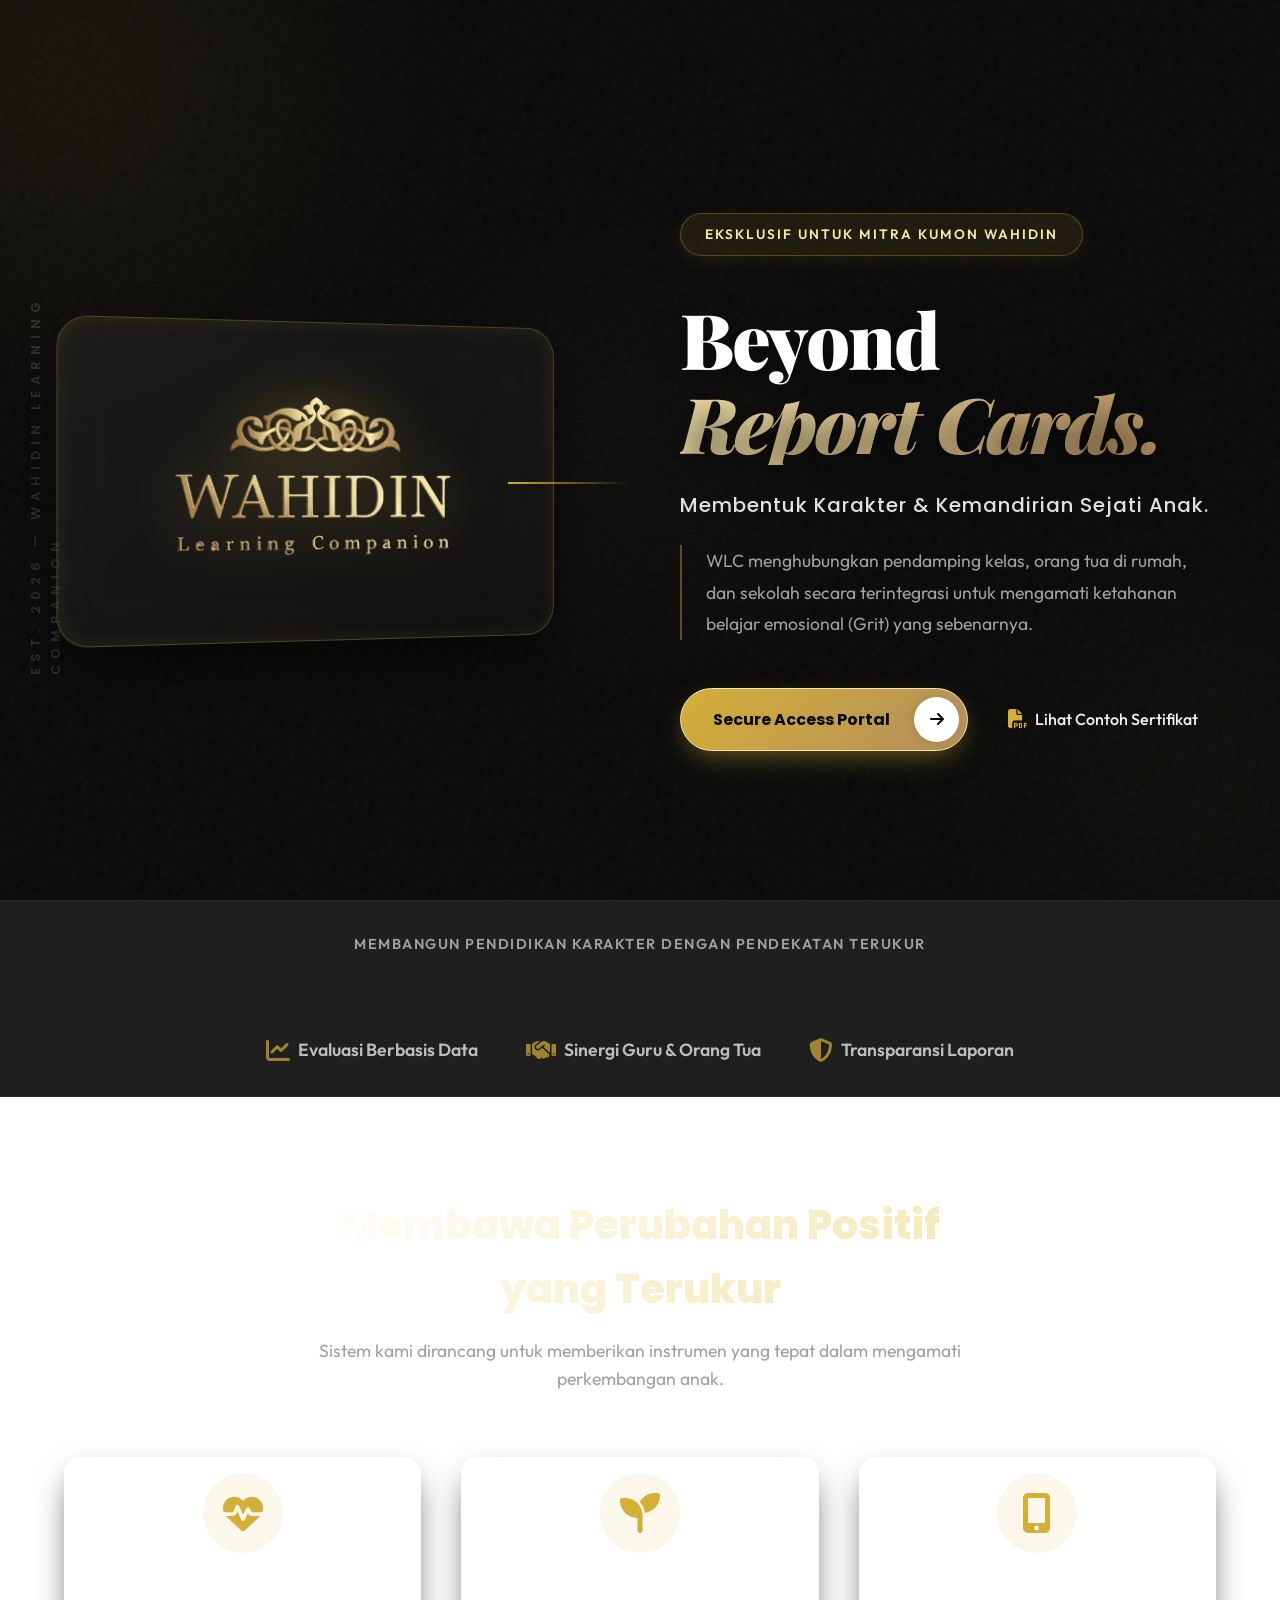
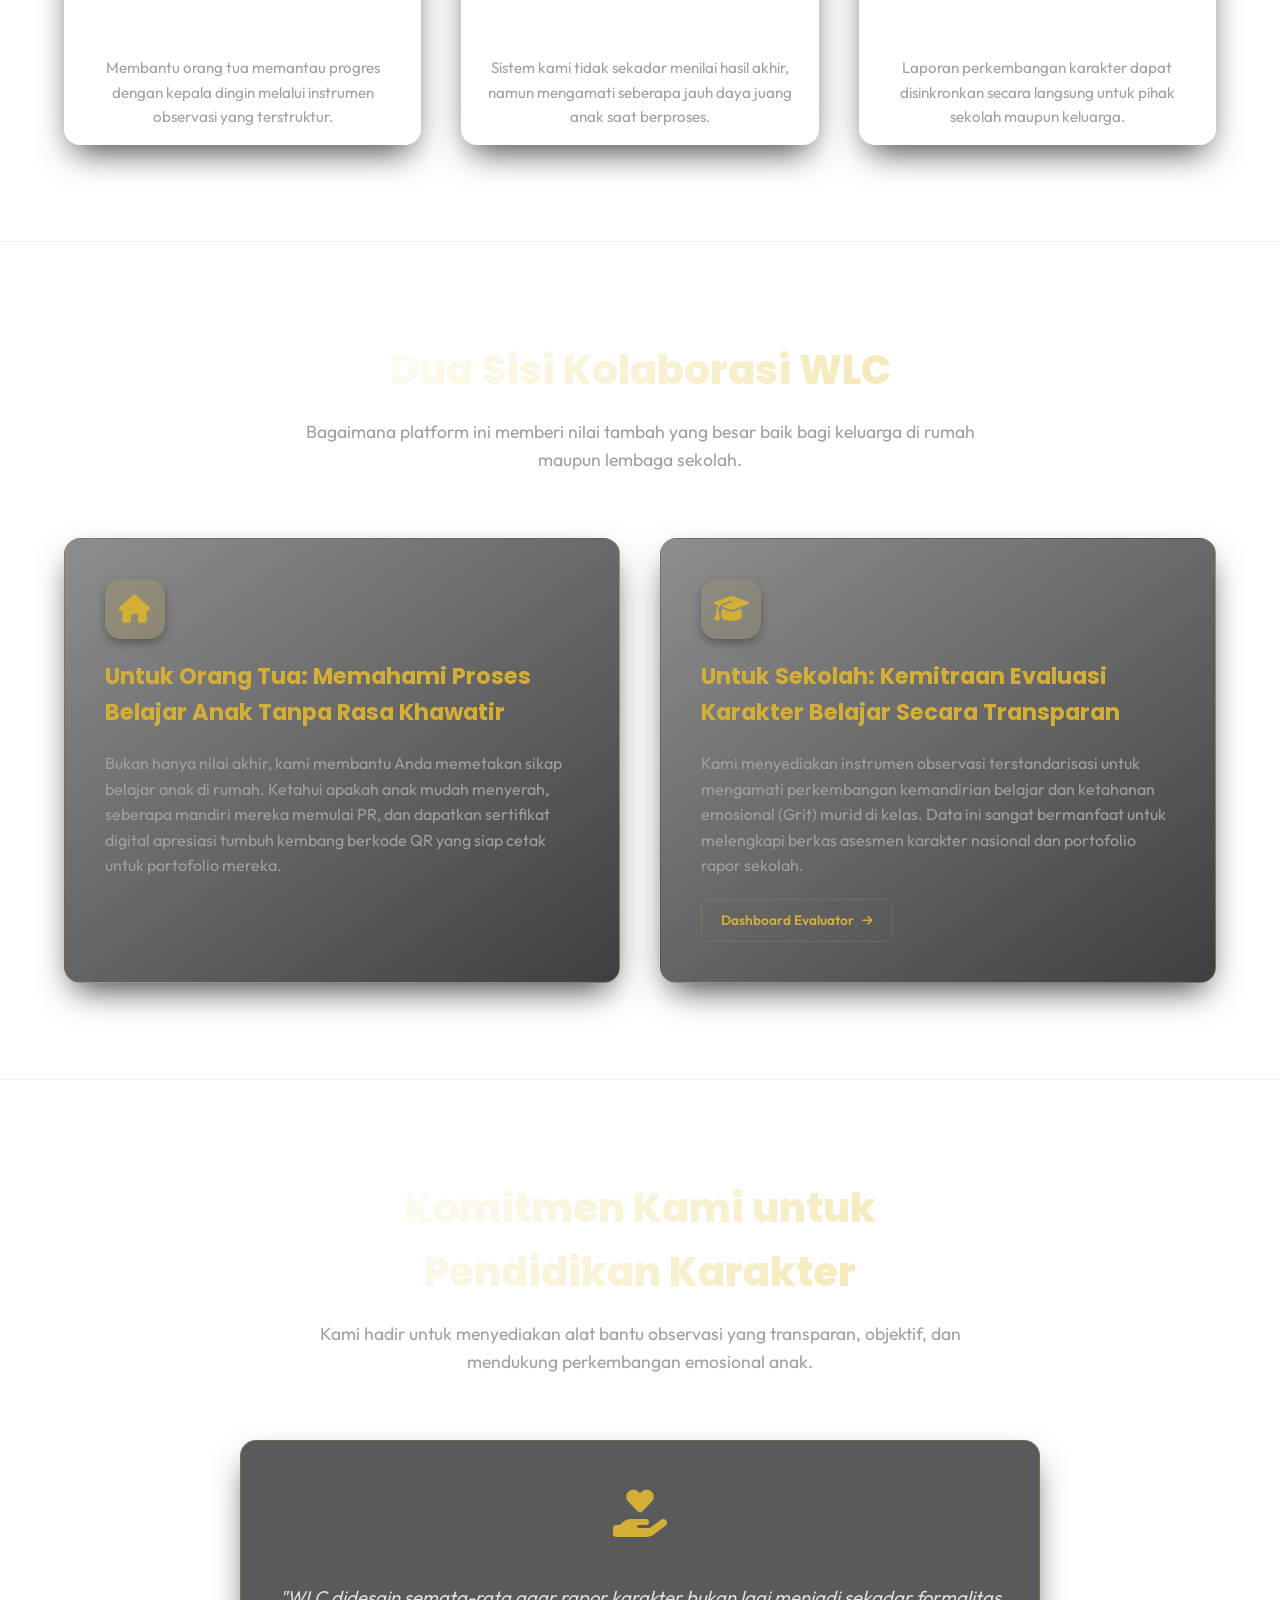
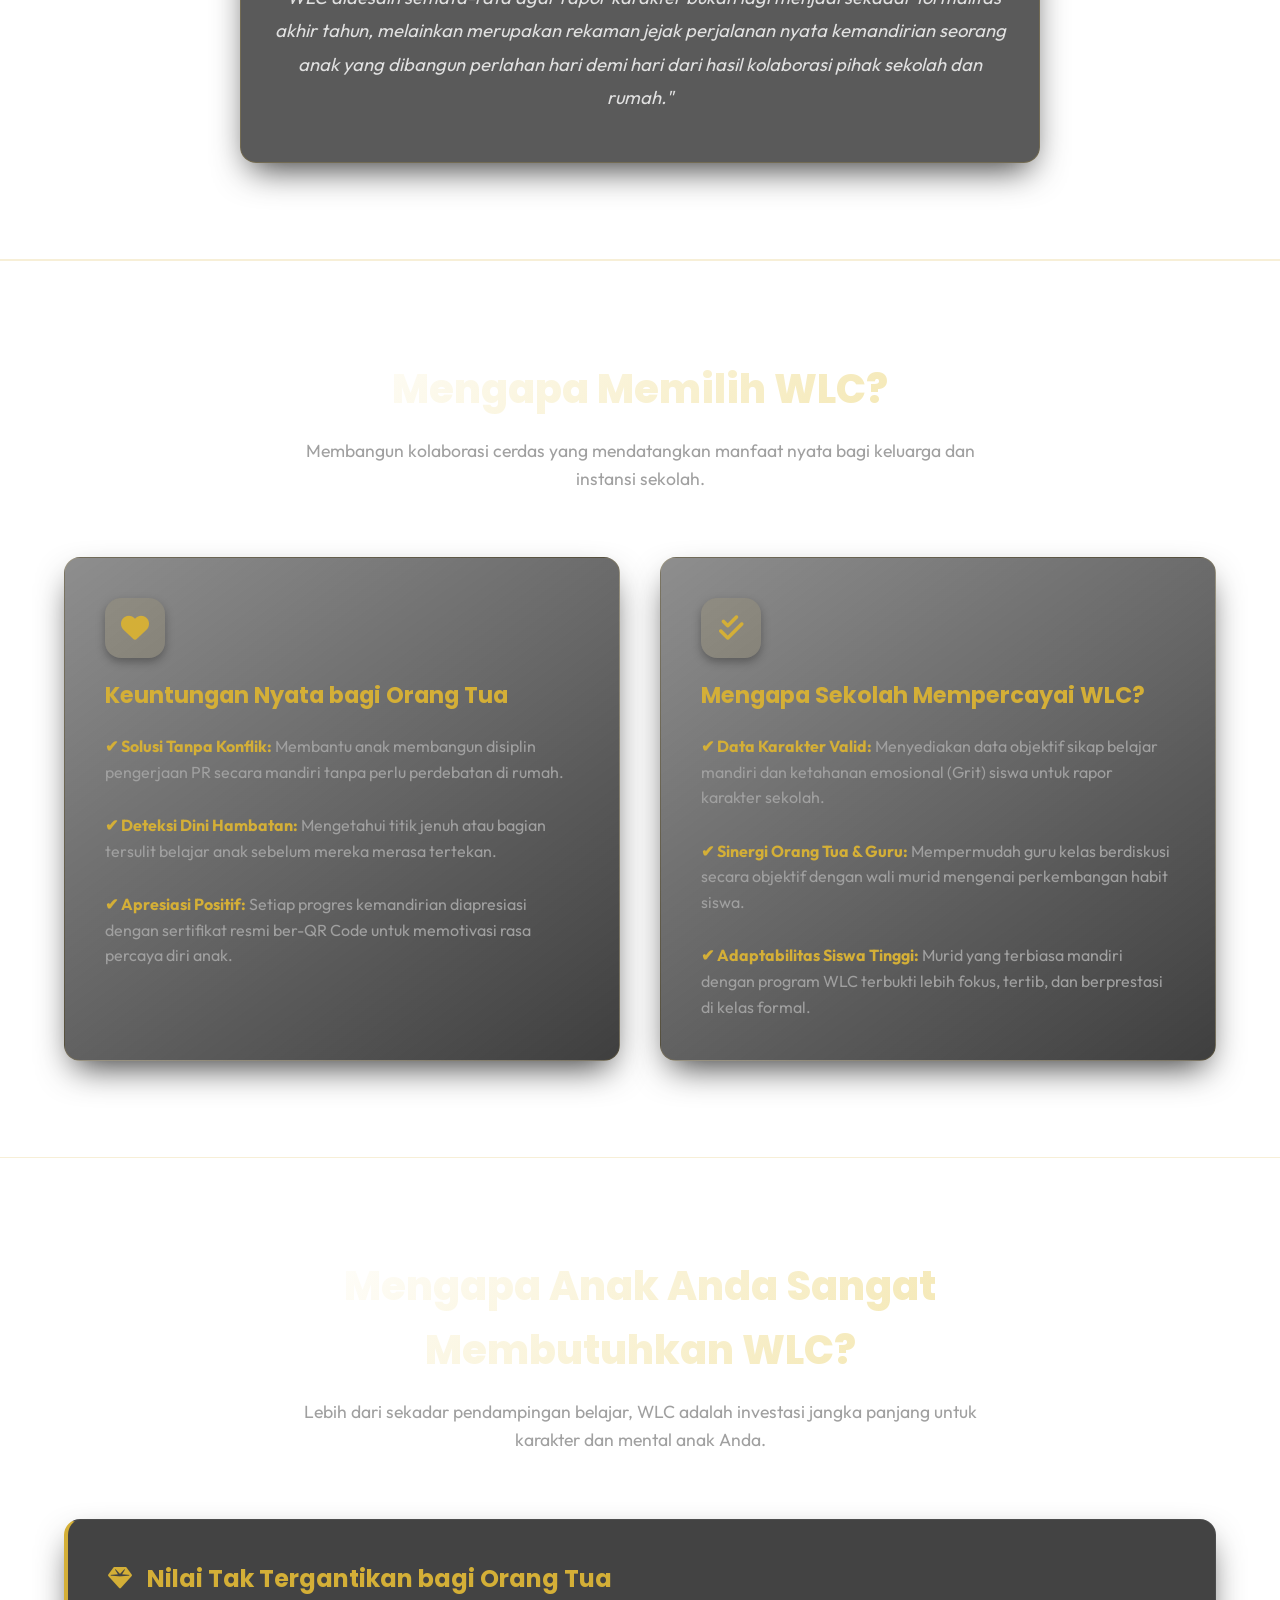
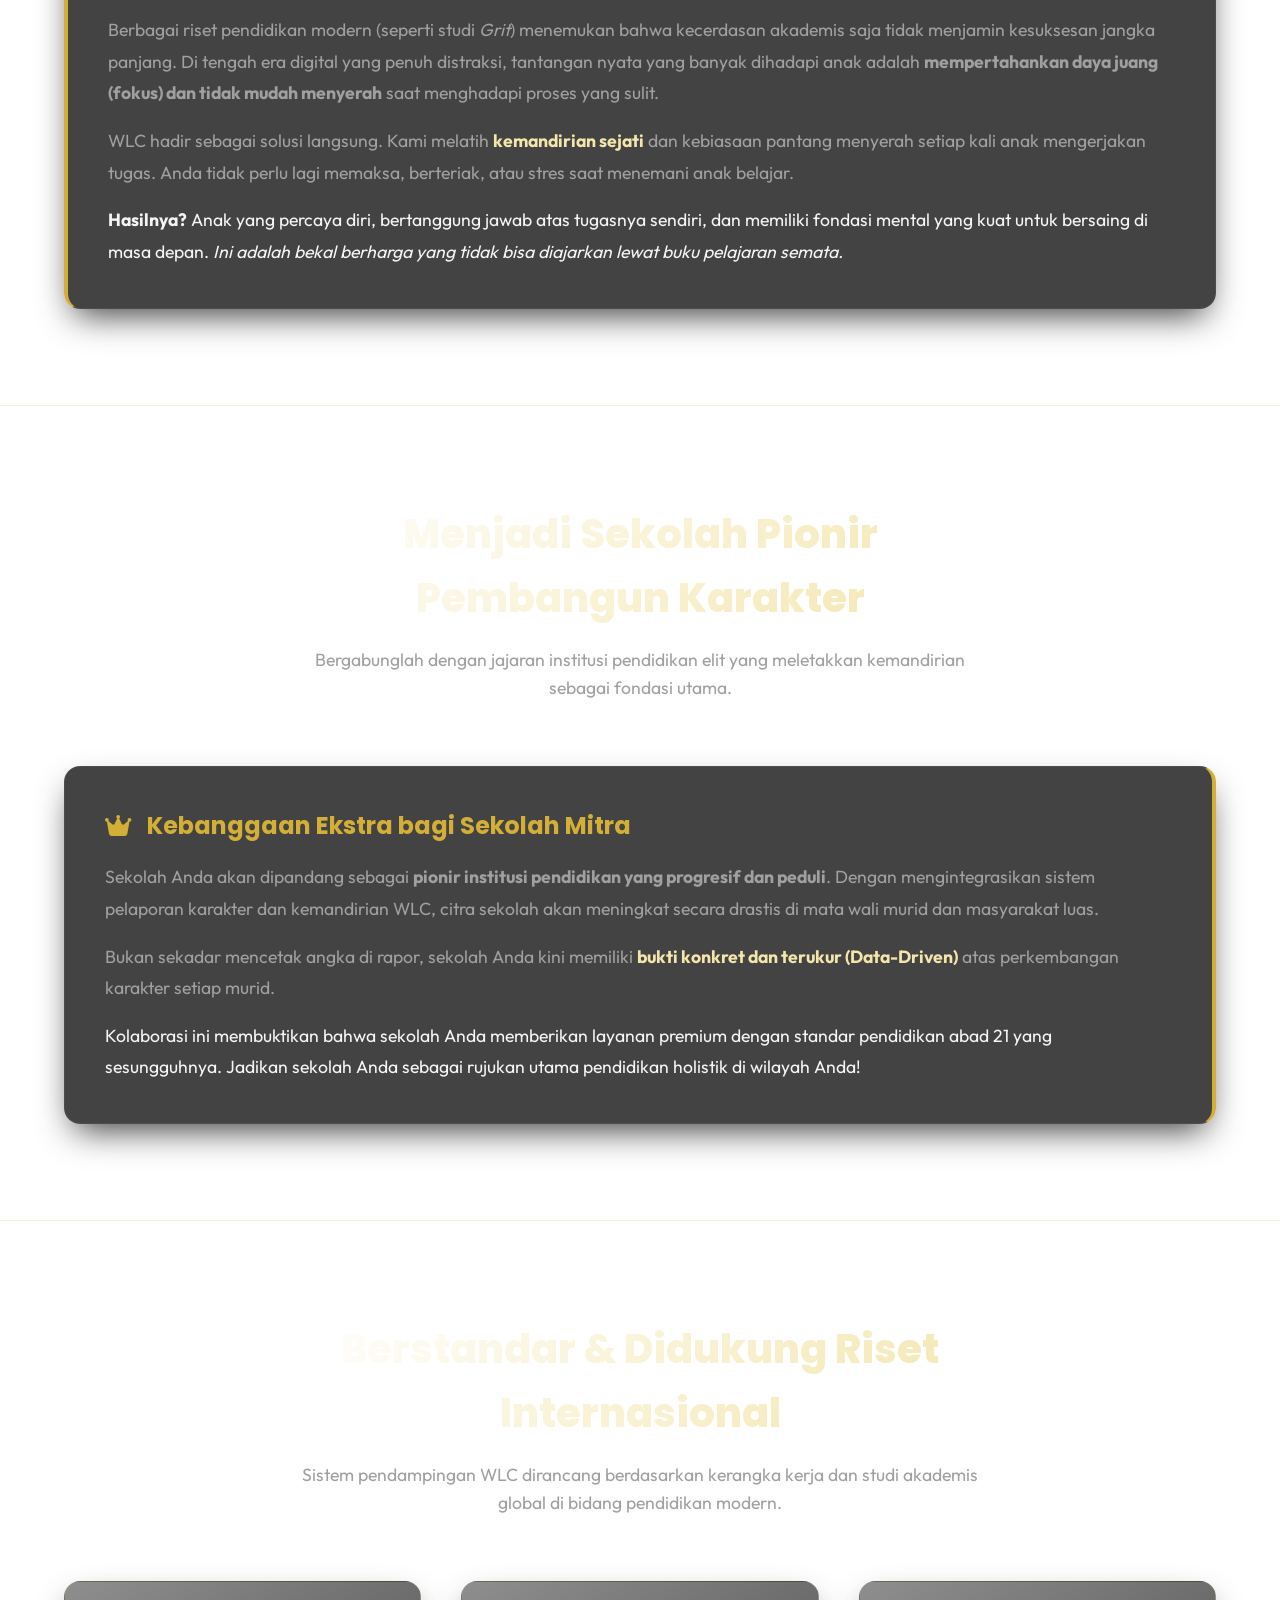
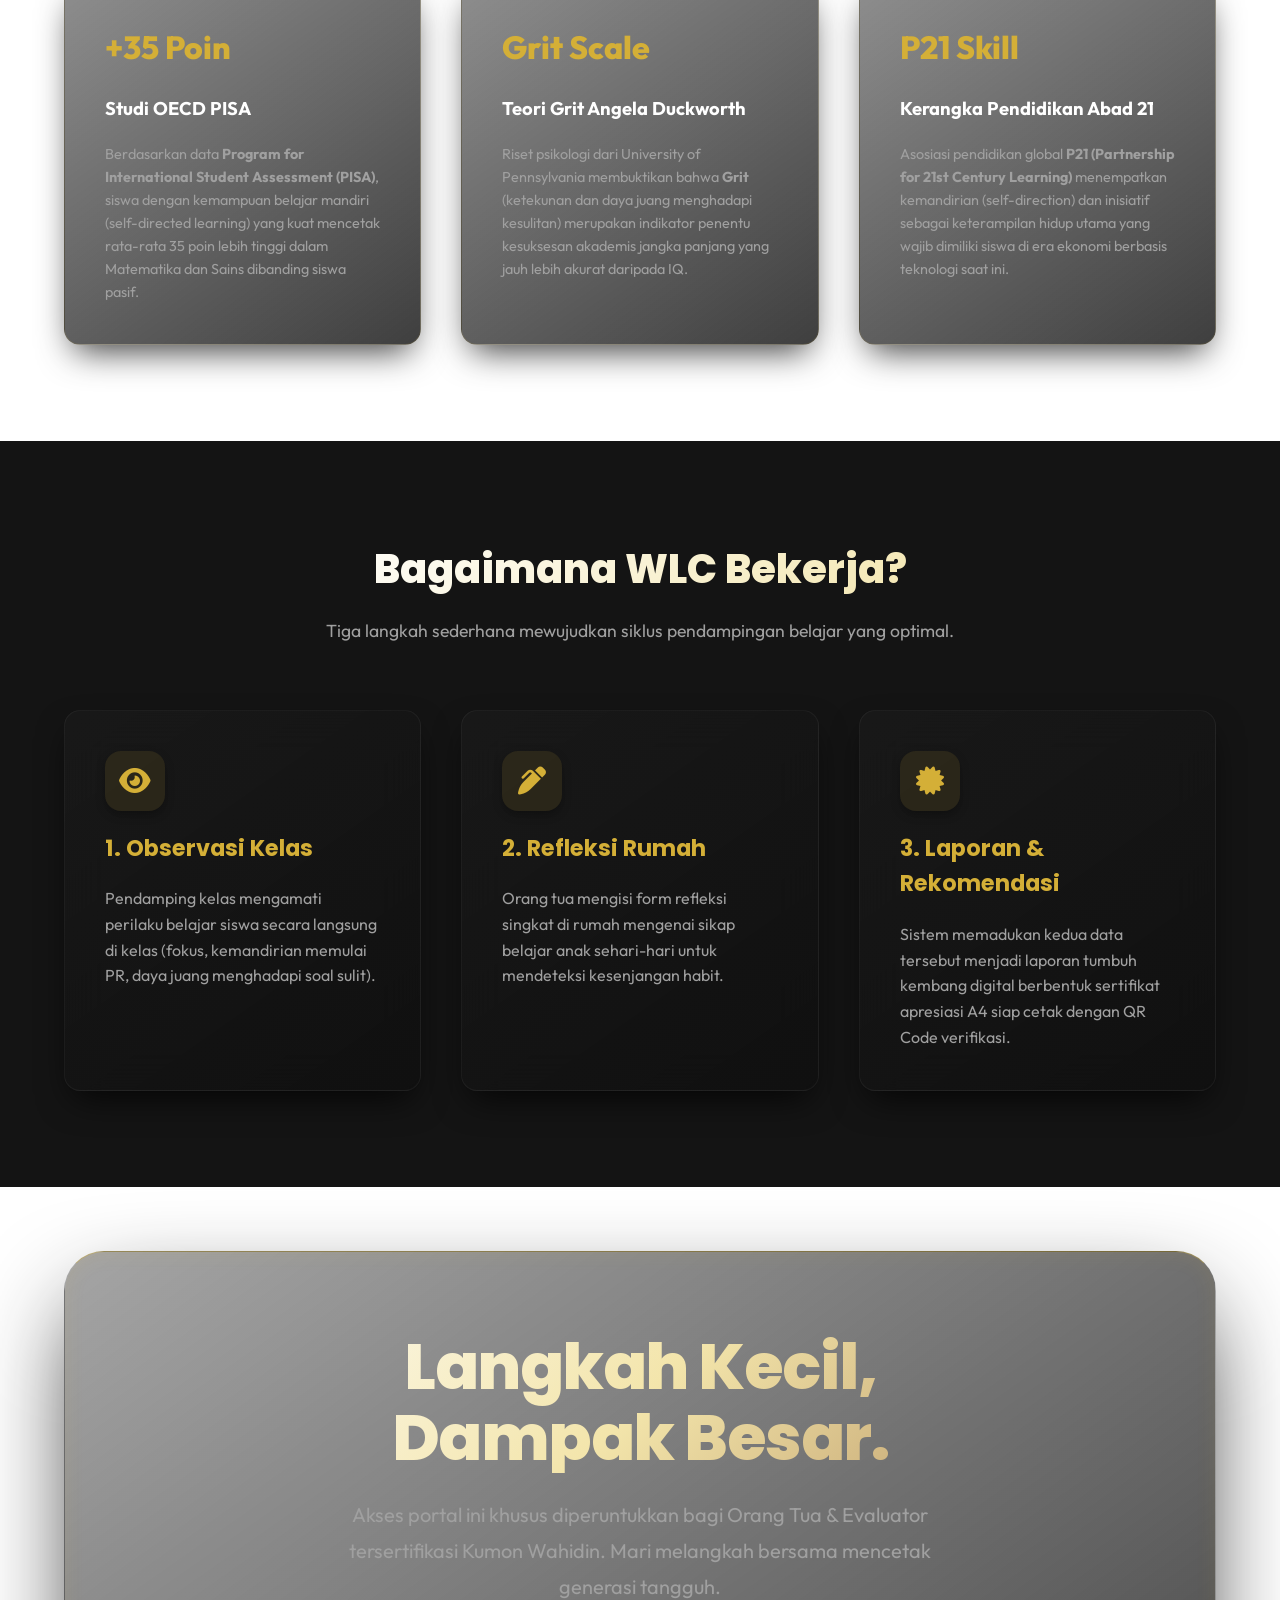
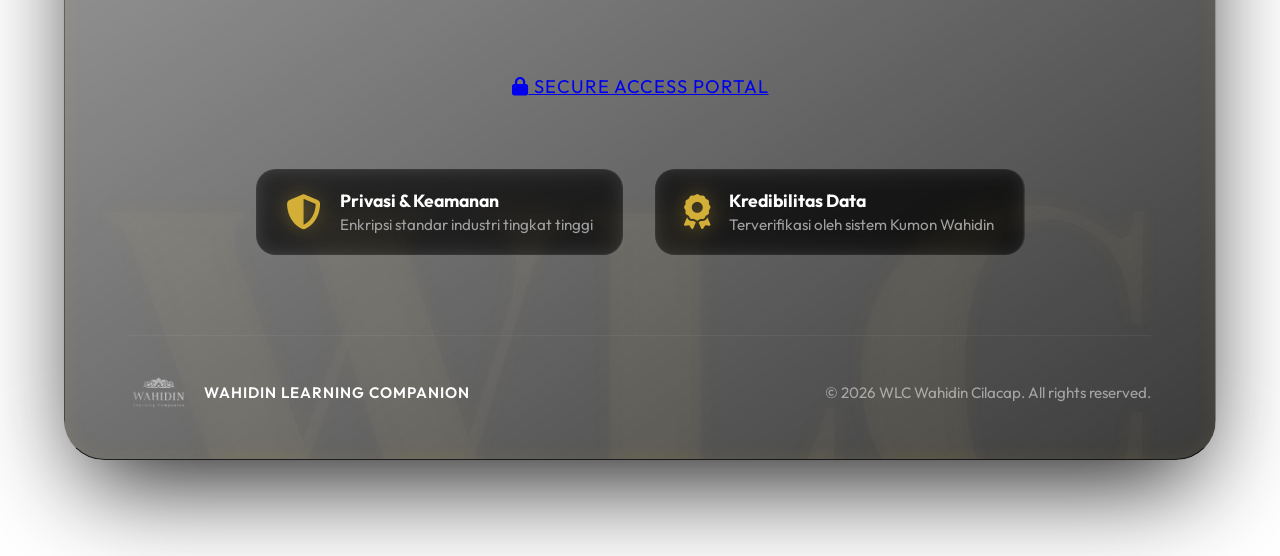
==== index.html @ 360893f3 "UI: Completely redesign hero section for a premium, exclusive, and antimainstream look" ====
<!DOCTYPE html>
<html lang="id">
<head>
    <meta charset="UTF-8">
    <meta name="viewport" content="width=device-width, initial-scale=1.0">
    <title>WLC - Wahidin Learning Companion</title>
    <link href="https://fonts.googleapis.com/css2?family=Playfair+Display:ital,wght@0,400..900;1,400..900&family=Poppins:wght@400;500;600;700;800&family=Outfit:wght@300;400;500;600;700;800&display=swap" rel="stylesheet">
    <link rel="stylesheet" href="https://cdnjs.cloudflare.com/ajax/libs/font-awesome/6.4.0/css/all.min.css">
    <style>
        :root {
            --primary: #d4af37; /* Metallic Gold */
            --primary-light: #f3e5ab; /* Soft Gold */
            --primary-dark: #b38e5d; /* Dark Gold */
            --accent: #d4af37;
            --bg: #0a0a0a; /* Sleek Matte Black */
            --surface: #141414; /* Dark Surface */
            --text: #f5f5f5; /* Off-white */
            --text-muted: #a0a0a0; /* Muted Grey */
            --border: rgba(212, 175, 55, 0.2); /* Subtle Gold border */
            --radius-lg: 24px;
            --radius-md: 16px;
            --shadow-lg: 0 20px 40px -15px rgba(0, 0, 0, 0.7);
            --transition: all 0.4s cubic-bezier(0.4, 0, 0.2, 1);
        }

        * {
            box-sizing: border-box;
            margin: 0;
            padding: 0;
        }

        body {
            font-family: 'Outfit', sans-serif;
            background: transparent;
            color: var(--text);
            line-height: 1.6;
            overflow-x: hidden;
        }

        /* Animated Background */
        .bg-orbs {
            position: fixed;
            top: 0;
            left: 0;
            width: 100vw;
            height: 100vh;
            z-index: -2;
            overflow: hidden;
            pointer-events: none;
            background: var(--bg);
        }

        .orb {
            position: absolute;
            border-radius: 50%;
            filter: blur(90px);
            opacity: 0.35;
            animation: floatOrb 20s infinite ease-in-out alternate;
        }

        .orb-1 {
            width: 450px;
            height: 450px;
            background: rgba(212, 175, 55, 0.18);
            top: -150px;
            left: -150px;
        }

        .orb-2 {
            width: 350px;
            height: 350px;
            background: rgba(179, 142, 93, 0.12);
            bottom: -50px;
            right: -100px;
            animation-delay: -5s;
            animation-duration: 25s;
        }

        .orb-3 {
            width: 300px;
            height: 300px;
            background: rgba(243, 229, 171, 0.08);
            top: 50%;
            left: 50%;
            transform: translate(-50%, -50%);
            animation-delay: -10s;
            animation-duration: 30s;
        }

        @keyframes floatOrb {
            0% { transform: translate(0, 0) scale(1); }
            100% { transform: translate(30px, -50px) scale(1.1); }
        }

        .noise-overlay {
            position: fixed;
            top: 0; left: 0; width: 100vw; height: 100vh;
            z-index: -1; pointer-events: none; opacity: 0.04;
            background-image: url("data:image/svg+xml,%3Csvg viewBox='0 0 200 200' xmlns='http://www.w3.org/2000/svg'%3E%3Cfilter id='noiseFilter'%3E%3CfeTurbulence type='fractalNoise' baseFrequency='0.8' numOctaves='3' stitchTiles='stitch'/%3E%3C/filter%3E%3Crect width='100%25' height='100%25' filter='url(%23noiseFilter)'/%3E%3C/svg%3E");
        }

        /* Navbar */
        .navbar {
            display: flex;
            justify-content: center;
            align-items: center;
            padding: 1.25rem 5%;
            background: rgba(10, 10, 10, 0.8);
            backdrop-filter: blur(12px);
            position: fixed;
            top: 0;
            width: 100%;
            z-index: 1000;
            border-bottom: 1px solid rgba(255, 255, 255, 0.05);
        }

        .nav-links {
            display: flex;
            gap: 2.5rem;
            align-items: center;
        }

        .btn-nav {
            text-decoration: none;
            padding: 0.5rem 1rem;
            font-weight: 500;
            font-size: 0.9rem;
            transition: var(--transition);
            background: transparent;
            border: none;
            box-shadow: none;
        }

        .btn-nav-outline {
            color: var(--text-muted);
        }

        .btn-nav-outline:hover {
            color: #ffffff;
            background: transparent;
        }

        .btn-nav-solid {
            color: var(--primary);
            font-weight: 600;
        }

        .btn-nav-solid:hover {
            color: var(--primary-light);
            background: transparent;
        }

        /* Antimainstream Premium Hero */
        .hero {
            min-height: 100vh;
            display: flex;
            align-items: center;
            justify-content: center;
            padding: 8rem 5% 4rem;
            position: relative;
            background: transparent;
            overflow: hidden;
        }

        .hero-container {
            width: 100%;
            max-width: 1300px;
            display: grid;
            grid-template-columns: 0.9fr 1.1fr;
            gap: 2rem;
            align-items: center;
            position: relative;
        }

        .hero-image-wrapper {
            position: relative;
            z-index: 2;
        }

        .glass-frame {
            background: linear-gradient(135deg, rgba(255,255,255,0.05) 0%, rgba(255,255,255,0.01) 100%);
            backdrop-filter: blur(20px);
            -webkit-backdrop-filter: blur(20px);
            border: 1px solid rgba(212, 175, 55, 0.3);
            border-radius: 30px;
            padding: 4rem;
            box-shadow: 0 30px 60px rgba(0,0,0,0.5), inset 0 0 20px rgba(212, 175, 55, 0.1);
            position: relative;
            transform: perspective(1000px) rotateY(10deg);
            transition: transform 0.6s cubic-bezier(0.175, 0.885, 0.32, 1.275);
            display: flex;
            justify-content: center;
            align-items: center;
        }

        .glass-frame:hover {
            transform: perspective(1000px) rotateY(0deg) scale(1.02);
        }

        .hero-logo-img {
            width: 100%;
            max-width: 320px;
            filter: drop-shadow(0 0 30px rgba(212, 175, 55, 0.4));
            animation: pulse-glow 4s infinite alternate;
        }

        @keyframes pulse-glow {
            0% { filter: drop-shadow(0 0 15px rgba(212, 175, 55, 0.2)); transform: scale(1); }
            100% { filter: drop-shadow(0 0 35px rgba(212, 175, 55, 0.6)); transform: scale(1.03); }
        }

        .hero-decor-line {
            position: absolute;
            top: 50%;
            right: -60px;
            width: 120px;
            height: 2px;
            background: linear-gradient(90deg, var(--primary), transparent);
            z-index: 1;
        }

        .hero-content-wrapper {
            padding-left: 5rem;
            position: relative;
            z-index: 3;
        }

        .hero-badge {
            display: inline-block;
            padding: 0.6rem 1.5rem;
            border-radius: 50px;
            background: rgba(212, 175, 55, 0.1);
            border: 1px solid rgba(212, 175, 55, 0.3);
            color: var(--primary-light);
            font-size: 0.85rem;
            font-weight: 600;
            letter-spacing: 2px;
            text-transform: uppercase;
            margin-bottom: 2.5rem;
            box-shadow: 0 4px 15px rgba(212, 175, 55, 0.1);
        }

        .hero-title {
            font-family: 'Playfair Display', serif;
            font-size: 4.8rem;
            font-weight: 900;
            line-height: 1.1;
            margin-bottom: 1.5rem;
            color: #ffffff;
            letter-spacing: -2px;
            text-shadow: 0 10px 30px rgba(0,0,0,0.5);
        }

        .hero-title .text-gold {
            background: linear-gradient(135deg, var(--primary-light) 0%, var(--primary-dark) 100%);
            -webkit-background-clip: text;
            -webkit-text-fill-color: transparent;
            font-style: italic;
            display: inline-block;
        }

        .hero-subtitle {
            font-family: 'Poppins', sans-serif;
            font-size: 1.25rem;
            font-weight: 500;
            color: #e0e0e0;
            margin-bottom: 1.5rem;
            letter-spacing: 1px;
        }

        .hero-desc {
            font-size: 1.1rem;
            color: var(--text-muted);
            max-width: 550px;
            margin-bottom: 3rem;
            line-height: 1.8;
            border-left: 2px solid rgba(212, 175, 55, 0.4);
            padding-left: 1.5rem;
        }

        .hero-actions-modern {
            display: flex;
            align-items: center;
            gap: 2.5rem;
            flex-wrap: wrap;
        }

        .btn-premium {
            display: flex;
            align-items: center;
            background: linear-gradient(135deg, var(--primary) 0%, var(--primary-dark) 100%);
            color: #0a0a0a;
            border-radius: 50px;
            padding: 0.5rem 0.5rem 0.5rem 2rem;
            text-decoration: none;
            font-weight: 700;
            font-family: 'Poppins', sans-serif;
            font-size: 1rem;
            transition: all 0.4s ease;
            box-shadow: 0 10px 30px -10px rgba(212, 175, 55, 0.6);
            border: 1px solid var(--primary-light);
        }

        .btn-premium .btn-text {
            margin-right: 1.5rem;
        }

        .btn-premium .btn-icon {
            background: #ffffff;
            color: #0a0a0a;
            width: 45px;
            height: 45px;
            border-radius: 50%;
            display: flex;
            align-items: center;
            justify-content: center;
            transition: transform 0.4s ease;
            box-shadow: -2px 0 10px rgba(0,0,0,0.1);
        }

        .btn-premium:hover {
            box-shadow: 0 15px 40px -5px rgba(212, 175, 55, 0.8);
            transform: translateY(-3px);
            border-color: #fff;
        }

        .btn-premium:hover .btn-icon {
            transform: translateX(3px) rotate(-45deg);
        }

        .link-premium {
            color: var(--text);
            text-decoration: none;
            font-weight: 500;
            font-size: 1rem;
            position: relative;
            transition: color 0.3s ease;
            display: flex;
            align-items: center;
            gap: 0.5rem;
        }

        .link-premium i {
            color: var(--primary);
            font-size: 1.2rem;
        }

        .link-premium::after {
            content: '';
            position: absolute;
            bottom: -5px;
            left: 0;
            width: 0;
            height: 2px;
            background: var(--primary);
            transition: width 0.3s ease;
        }

        .link-premium:hover {
            color: var(--primary-light);
        }

        .link-premium:hover::after {
            width: 100%;
        }

        .vertical-text {
            position: absolute;
            left: 2%;
            top: 50%;
            transform: translateY(-50%) rotate(-180deg);
            writing-mode: vertical-rl;
            font-family: 'Poppins', sans-serif;
            font-size: 0.8rem;
            font-weight: 600;
            letter-spacing: 6px;
            color: rgba(255,255,255,0.15);
            text-transform: uppercase;
        }

        /* Pillars / Features */
        .features {
            padding: 6rem 5%;
            background: var(--surface);
        }

        .section-header {
            text-align: center;
            max-width: 700px;
            margin: 0 auto 4rem;
        }

        .section-header h2 {
            font-size: 2.5rem;
            font-weight: 800;
            font-family: 'Poppins', sans-serif;
            margin-bottom: 1rem;
            background: linear-gradient(135deg, #ffffff 0%, var(--primary-light) 100%);
            -webkit-background-clip: text;
            -webkit-text-fill-color: transparent;
        }

        .section-header p {
            color: var(--text-muted);
            font-size: 1.1rem;
        }

        .feature-grid {
            display: grid;
            grid-template-columns: repeat(auto-fit, minmax(300px, 1fr));
            gap: 2.5rem;
        }

        .feature-card {
            position: relative;
            background: linear-gradient(145deg, rgba(30,30,30,0.5) 0%, rgba(15,15,15,0.8) 100%);
            backdrop-filter: blur(20px);
            -webkit-backdrop-filter: blur(20px);
            border-radius: var(--radius-md);
            padding: 2.5rem;
            border: 1px solid rgba(255, 255, 255, 0.05);
            transition: var(--transition);
            display: flex;
            flex-direction: column;
            gap: 1.25rem;
            box-shadow: 0 15px 35px -10px rgba(0,0,0,0.8);
            overflow: hidden;
            z-index: 1;
        }

        .feature-card::before {
            content: '';
            position: absolute;
            top: 0; left: 0; right: 0;
            height: 2px;
            background: linear-gradient(90deg, transparent, var(--primary), transparent);
            opacity: 0;
            transition: var(--transition);
            z-index: 2;
        }

        .feature-card:hover {
            transform: translateY(-8px);
            box-shadow: 0 25px 50px -12px rgba(212, 175, 55, 0.15);
            background: linear-gradient(145deg, rgba(40,40,40,0.6) 0%, rgba(20,20,20,0.9) 100%);
            border-color: rgba(212, 175, 55, 0.3);
        }

        .feature-card:hover::before {
            opacity: 1;
        }

        .feature-icon {
            background: rgba(212, 175, 55, 0.1);
            width: 60px;
            height: 60px;
            border-radius: 16px;
            display: flex;
            align-items: center;
            justify-content: center;
            color: var(--primary);
            font-size: 1.75rem;
            box-shadow: 0 4px 10px rgba(0, 0, 0, 0.3);
        }

        .feature-card h3 {
            font-size: 1.4rem;
            font-weight: 700;
            color: var(--primary);
            font-family: 'Poppins', sans-serif;
        }

        .feature-card p {
            color: var(--text-muted);
            font-size: 1rem;
            line-height: 1.6;
        }

        /* Antimainstream Footer */
        .footer-wrapper {
            padding: 4rem 5% 6rem;
            display: flex;
            justify-content: center;
            position: relative;
            z-index: 10;
        }

        .footer-glass {
            position: relative;
            width: 100%;
            max-width: 1200px;
            background: linear-gradient(145deg, rgba(30,30,30,0.4) 0%, rgba(10,10,10,0.8) 100%);
            backdrop-filter: blur(30px);
            -webkit-backdrop-filter: blur(30px);
            border-radius: 40px;
            border: 1px solid rgba(255, 255, 255, 0.05);
            border-top: 1px solid rgba(212, 175, 55, 0.4);
            border-bottom: 1px solid rgba(0, 0, 0, 0.8);
            padding: 5rem 4rem 3rem;
            overflow: hidden;
            box-shadow: 0 40px 100px -20px rgba(0, 0, 0, 0.9),
                        inset 0 1px 20px rgba(212, 175, 55, 0.1);
            display: flex;
            flex-direction: column;
            gap: 2rem;
        }

        .footer-glass::before {
            content: 'WLC';
            position: absolute;
            bottom: -5%;
            left: 50%;
            transform: translateX(-50%);
            font-family: 'Playfair Display', serif;
            font-size: 35vw;
            font-weight: 900;
            color: rgba(255,255,255,0.015);
            pointer-events: none;
            line-height: 0.7;
            white-space: nowrap;
            z-index: 0;
            text-shadow: 0 -2px 20px rgba(212, 175, 55, 0.05);
        }

        .footer-content {
            position: relative;
            z-index: 2;
            text-align: center;
        }

        .footer-content h2 {
            font-size: 4rem;
            font-weight: 800;
            font-family: 'Poppins', sans-serif;
            margin-bottom: 1.5rem;
            background: linear-gradient(135deg, #ffffff 0%, var(--primary-light) 50%, var(--primary-dark) 100%);
            -webkit-background-clip: text;
            -webkit-text-fill-color: transparent;
            letter-spacing: -1.5px;
            line-height: 1.1;
        }

        .footer-content p {
            font-size: 1.25rem;
            color: var(--text-muted);
            max-width: 650px;
            margin: 0 auto 3rem;
            line-height: 1.8;
        }

        .footer-badges {
            display: flex;
            justify-content: center;
            gap: 2rem;
            flex-wrap: wrap;
            margin-bottom: 3rem;
        }

        .badge-item {
            display: flex;
            align-items: center;
            gap: 1.2rem;
            text-align: left;
            background: rgba(0,0,0,0.4);
            padding: 1.2rem 1.8rem;
            border-radius: 20px;
            border: 1px solid rgba(255,255,255,0.03);
            transition: var(--transition);
            backdrop-filter: blur(10px);
        }

        .badge-item:hover {
            transform: translateY(-5px);
            background: rgba(212, 175, 55, 0.05);
            border-color: rgba(212, 175, 55, 0.2);
            box-shadow: 0 10px 30px -10px rgba(212, 175, 55, 0.15);
        }

        .badge-item i {
            font-size: 2.2rem;
            color: var(--primary);
            filter: drop-shadow(0 0 10px rgba(212, 175, 55, 0.4));
        }

        .badge-item span {
            font-size: 0.95rem;
            color: #a0a0a0;
            line-height: 1.4;
        }

        .badge-item strong {
            display: block;
            color: #ffffff;
            font-size: 1.1rem;
            font-weight: 700;
        }

        .footer-copyright {
            position: relative;
            z-index: 2;
            margin-top: auto;
            padding-top: 2.5rem;
            font-size: 0.95rem;
            color: rgba(255,255,255,0.5);
            display: flex;
            justify-content: space-between;
            align-items: center;
            flex-wrap: wrap;
            gap: 1.5rem;
            border-top: 1px solid rgba(255,255,255,0.05);
        }
        
        .footer-brand {
            display: flex;
            align-items: center;
            gap: 1rem;
        }
        
        .footer-brand img {
            height: 35px;
            opacity: 0.6;
            filter: grayscale(100%) brightness(150%);
            transition: var(--transition);
        }
        
        .footer-brand:hover img {
            opacity: 1;
            filter: none;
            transform: scale(1.05);
        }

        /* Responsive Layouts */
        @media (max-width: 968px) {
            .hero-container {
                grid-template-columns: 1fr;
                text-align: center;
                gap: 3rem;
            }
            .hero-content-wrapper {
                padding-left: 0;
            }
            .hero-title {
                font-size: 3.5rem;
            }
            .hero-desc {
                margin: 0 auto 3rem;
                border-left: none;
                border-top: 2px solid rgba(212, 175, 55, 0.3);
                padding-left: 0;
                padding-top: 1.5rem;
            }
            .hero-actions-modern {
                justify-content: center;
            }
            .hero-decor-line, .vertical-text {
                display: none;
            }
            .glass-frame {
                transform: none;
                padding: 3rem;
            }
            .glass-frame:hover {
                transform: scale(1.02);
            }
            .hero {
                padding-top: 8rem;
            }
        }

        @media (max-width: 576px) {
            .navbar {
                padding: 1rem 5%;
            }
            .nav-links {
                gap: 1rem;
                flex-direction: column;
            }
            .hero {
                padding: 8rem 5% 3rem;
            }
            .hero-title {
                font-size: 2.5rem;
            }
            .hero-badge {
                font-size: 0.75rem;
                padding: 0.5rem 1rem;
            }
            .hero-subtitle {
                font-size: 1rem;
            }
            .hero-desc {
                font-size: 1rem;
            }
            .hero-actions-modern {
                flex-direction: column;
                gap: 1.5rem;
            }
            .btn-premium {
                width: 100%;
                justify-content: space-between;
            }
            .glass-frame {
                padding: 2rem;
            }
            .features {
                padding: 3rem 5%;
            }
            .section-header h2 {
                font-size: 1.6rem;
            }
            .feature-grid {
                gap: 1.5rem;
            }
            .feature-card {
                padding: 1.5rem;
            }
            .footer-wrapper {
                padding: 2rem 5% 3rem;
            }
            .footer-glass {
                padding: 3rem 1.5rem 2rem;
                border-radius: 24px;
            }
            .footer-content h2 {
                font-size: 2.2rem;
            }
            .footer-glass::before {
                font-size: 45vw;
                bottom: -2%;
            }
            .footer-badges {
                flex-direction: column;
                gap: 1rem;
            }
            .footer-copyright {
                flex-direction: column;
                text-align: center;
                justify-content: center;
            }
        }
    </style>
</head>
<body>
    <!-- Premium Animated Background -->
    <div class="bg-orbs">
        <div class="orb orb-1"></div>
        <div class="orb orb-2"></div>
        <div class="orb orb-3"></div>
    </div>
    <div class="noise-overlay"></div>


    <!-- Hero -->
    <section id="hero" class="hero">
        <div class="vertical-text">EST. 2026 &mdash; WAHIDIN LEARNING COMPANION</div>
        <div class="hero-container">
            <div class="hero-image-wrapper">
                <div class="glass-frame">
                    <img src="logo_wahidin.png?v=20260923" class="hero-logo-img" alt="WLC Logo">
                </div>
                <div class="hero-decor-line"></div>
            </div>
            
            <div class="hero-content-wrapper">
                <div class="hero-badge">Eksklusif untuk Mitra Kumon Wahidin</div>
                <h1 class="hero-title">Beyond <br><span class="text-gold">Report Cards.</span></h1>
                <h2 class="hero-subtitle">Membentuk Karakter & Kemandirian Sejati Anak.</h2>
                <p class="hero-desc">
                    WLC menghubungkan pendamping kelas, orang tua di rumah, dan sekolah secara terintegrasi untuk mengamati ketahanan belajar emosional (Grit) yang sebenarnya.
                </p>
                <div class="hero-actions-modern">
                    <a href="dashboard.html" class="btn-premium">
                        <span class="btn-text">Secure Access Portal</span>
                        <span class="btn-icon"><i class="fas fa-arrow-right"></i></span>
                    </a>
                    <a href="WLC Certificate - Budi.pdf" target="_blank" class="link-premium">
                        <i class="fas fa-file-pdf"></i> Lihat Contoh Sertifikat
                    </a>
                </div>
            </div>
        </div>
    </section>
    <!-- Trust Bar (Honest Claims) -->
    <div style="background: rgba(20, 20, 20, 0.95); border-top: 1px solid rgba(255,255,255,0.05); border-bottom: 1px solid rgba(255,255,255,0.05); padding: 2rem 5%; display: flex; justify-content: center; align-items: center; gap: 4rem; flex-wrap: wrap;">
        <p style="font-size: 0.9rem; color: var(--text-muted); font-weight: 600; text-transform: uppercase; letter-spacing: 1.5px; width: 100%; text-align: center; margin-bottom: 1rem;">Membangun Pendidikan Karakter dengan Pendekatan Terukur</p>
        <div style="display: flex; gap: 3rem; align-items: center; opacity: 0.7; transition: all 0.3s ease; flex-wrap: wrap; justify-content: center;">
            <div style="display: flex; align-items: center; gap: 0.5rem; font-size: 1.1rem; font-weight: 600; color: #fff;"><i class="fas fa-chart-line" style="font-size: 1.5rem; color: var(--primary);"></i> Evaluasi Berbasis Data</div>
            <div style="display: flex; align-items: center; gap: 0.5rem; font-size: 1.1rem; font-weight: 600; color: #fff;"><i class="fas fa-handshake" style="font-size: 1.5rem; color: var(--primary);"></i> Sinergi Guru & Orang Tua</div>
            <div style="display: flex; align-items: center; gap: 0.5rem; font-size: 1.1rem; font-weight: 600; color: #fff;"><i class="fas fa-shield-alt" style="font-size: 1.5rem; color: var(--primary);"></i> Transparansi Laporan</div>
        </div>
    </div>

    <!-- Value Proposition Section (Replacing Fake Statistics) -->
    <section class="features" style="background: transparent;">
        <div class="section-header">
            <h2>Membawa Perubahan Positif yang Terukur</h2>
            <p>Sistem kami dirancang untuk memberikan instrumen yang tepat dalam mengamati perkembangan anak.</p>
        </div>
        <div class="feature-grid" style="grid-template-columns: repeat(auto-fit, minmax(250px, 1fr)); text-align: center;">
            <div class="feature-card" style="border: none; background: transparent; padding: 1rem;">
                <div style="width: 80px; height: 80px; border-radius: 50%; background: rgba(212, 175, 55, 0.1); display: flex; justify-content: center; align-items: center; margin: 0 auto 1.5rem;">
                    <i class="fas fa-heartbeat" style="font-size: 2.5rem; color: var(--primary);"></i>
                </div>
                <h4 style="font-size: 1.2rem; color: #fff; margin-bottom: 0.5rem;">Meredam Konflik Belajar</h4>
                <p style="font-size: 0.95rem; color: var(--text-muted);">Membantu orang tua memantau progres dengan kepala dingin melalui instrumen observasi yang terstruktur.</p>
            </div>
            <div class="feature-card" style="border: none; background: transparent; padding: 1rem;">
                <div style="width: 80px; height: 80px; border-radius: 50%; background: rgba(212, 175, 55, 0.1); display: flex; justify-content: center; align-items: center; margin: 0 auto 1.5rem;">
                    <i class="fas fa-seedling" style="font-size: 2.5rem; color: var(--primary);"></i>
                </div>
                <h4 style="font-size: 1.2rem; color: #fff; margin-bottom: 0.5rem;">Fokus pada Proses</h4>
                <p style="font-size: 0.95rem; color: var(--text-muted);">Sistem kami tidak sekadar menilai hasil akhir, namun mengamati seberapa jauh daya juang anak saat berproses.</p>
            </div>
            <div class="feature-card" style="border: none; background: transparent; padding: 1rem;">
                <div style="width: 80px; height: 80px; border-radius: 50%; background: rgba(212, 175, 55, 0.1); display: flex; justify-content: center; align-items: center; margin: 0 auto 1.5rem;">
                    <i class="fas fa-mobile-alt" style="font-size: 2.5rem; color: var(--primary);"></i>
                </div>
                <h4 style="font-size: 1.2rem; color: #fff; margin-bottom: 0.5rem;">Akses Mudah & Sinkron</h4>
                <p style="font-size: 0.95rem; color: var(--text-muted);">Laporan perkembangan karakter dapat disinkronkan secara langsung untuk pihak sekolah maupun keluarga.</p>
            </div>
        </div>
    </section>
    <!-- Target Audience Columns -->
    <section class="features" style="background: transparent; border-top: 1px solid var(--border);">
        <div class="section-header">
            <h2>Dua Sisi Kolaborasi WLC</h2>
            <p>Bagaimana platform ini memberi nilai tambah yang besar baik bagi keluarga di rumah maupun lembaga sekolah.</p>
        </div>
        <div class="feature-grid">
            <!-- For Parents -->
            <div class="feature-card" style="border-color: rgba(212, 175, 55, 0.3);">
                <div class="feature-icon" style="background: rgba(212, 175, 55, 0.15);">
                    <i class="fas fa-home"></i>
                </div>
                <h3>Untuk Orang Tua: Memahami Proses Belajar Anak Tanpa Rasa Khawatir</h3>
                <p>
                    Bukan hanya nilai akhir, kami membantu Anda memetakan sikap belajar anak di rumah. Ketahui apakah anak mudah menyerah, seberapa mandiri mereka memulai PR, dan dapatkan sertifikat digital apresiasi tumbuh kembang berkode QR yang siap cetak untuk portofolio mereka.
                </p>
            </div>
            <!-- For Schools -->
            <div class="feature-card" style="border-color: rgba(212, 175, 55, 0.15);">
                <div class="feature-icon" style="background: rgba(212, 175, 55, 0.08);">
                    <i class="fas fa-graduation-cap"></i>
                </div>
                <h3>Untuk Sekolah: Kemitraan Evaluasi Karakter Belajar Secara Transparan</h3>
                <p>
                    Kami menyediakan instrumen observasi terstandarisasi untuk mengamati perkembangan kemandirian belajar dan ketahanan emosional (Grit) murid di kelas. Data ini sangat bermanfaat untuk melengkapi berkas asesmen karakter nasional dan portofolio rapor sekolah.
                </p>
                <a href="dashboard.html" class="btn" style="width:fit-content; margin-top:auto; font-size:0.85rem; padding:0.6rem 1.2rem; background:transparent; color:var(--primary); border:1px solid var(--border); border-radius:8px; text-decoration:none; font-weight:600; display:inline-flex; align-items:center; gap:0.5rem; transition: var(--transition);">Dashboard Evaluator <i class="fas fa-arrow-right" style="font-size:0.75rem;"></i></a>
            </div>
        </div>
    </section>

    <!-- Commitment Section -->
    <section class="features" style="background: transparent; border-top: 1px solid var(--border); border-bottom: 1px solid var(--border);">
        <div class="section-header">
            <h2>Komitmen Kami untuk Pendidikan Karakter</h2>
            <p>Kami hadir untuk menyediakan alat bantu observasi yang transparan, objektif, dan mendukung perkembangan emosional anak.</p>
        </div>
        <div class="feature-grid" style="grid-template-columns: 1fr;">
            <div class="feature-card" style="background: rgba(20,20,20,0.7); border: 1px solid rgba(212, 175, 55, 0.2); text-align: center; max-width: 800px; margin: 0 auto; padding: 3rem 2rem;">
                <i class="fas fa-hand-holding-heart" style="font-size: 3rem; color: var(--primary); margin-bottom: 1.5rem;"></i>
                <p style="font-size: 1.15rem; font-style: italic; line-height: 1.8; color: #e0e0e0;">
                    "WLC didesain semata-rata agar rapor karakter bukan lagi menjadi sekadar formalitas akhir tahun, melainkan merupakan rekaman jejak perjalanan nyata kemandirian seorang anak yang dibangun perlahan hari demi hari dari hasil kolaborasi pihak sekolah dan rumah."
                </p>
            </div>
        </div>
    </section>

    <!-- Why Choose WLC Section -->
    <section class="features" style="background: rgba(255, 255, 255, 0.01); border-top: 1px solid var(--border);">
        <div class="section-header">
            <h2>Mengapa Memilih WLC?</h2>
            <p>Membangun kolaborasi cerdas yang mendatangkan manfaat nyata bagi keluarga dan instansi sekolah.</p>
        </div>
        <div class="feature-grid">
            <!-- Keuntungan Ortu -->
            <div class="feature-card" style="border-color: rgba(212, 175, 55, 0.15);">
                <div class="feature-icon" style="background: rgba(212, 175, 55, 0.08);"><i class="fas fa-heart"></i></div>
                <h3>Keuntungan Nyata bagi Orang Tua</h3>
                <p style="margin-bottom: 0.5rem;"><strong style="color: var(--primary);">✔ Solusi Tanpa Konflik:</strong> Membantu anak membangun disiplin pengerjaan PR secara mandiri tanpa perlu perdebatan di rumah.</p>
                <p style="margin-bottom: 0.5rem;"><strong style="color: var(--primary);">✔ Deteksi Dini Hambatan:</strong> Mengetahui titik jenuh atau bagian tersulit belajar anak sebelum mereka merasa tertekan.</p>
                <p><strong style="color: var(--primary);">✔ Apresiasi Positif:</strong> Setiap progres kemandirian diapresiasi dengan sertifikat resmi ber-QR Code untuk memotivasi rasa percaya diri anak.</p>
            </div>
            <!-- Keuntungan Sekolah -->
            <div class="feature-card" style="border-color: rgba(212, 175, 55, 0.15);">
                <div class="feature-icon" style="background: rgba(212, 175, 55, 0.08);"><i class="fas fa-check-double"></i></div>
                <h3>Mengapa Sekolah Mempercayai WLC?</h3>
                <p style="margin-bottom: 0.5rem;"><strong style="color: var(--primary);">✔ Data Karakter Valid:</strong> Menyediakan data objektif sikap belajar mandiri dan ketahanan emosional (Grit) siswa untuk rapor karakter sekolah.</p>
                <p style="margin-bottom: 0.5rem;"><strong style="color: var(--primary);">✔ Sinergi Orang Tua & Guru:</strong> Mempermudah guru kelas berdiskusi secara objektif dengan wali murid mengenai perkembangan habit siswa.</p>
                <p><strong style="color: var(--primary);">✔ Adaptabilitas Siswa Tinggi:</strong> Murid yang terbiasa mandiri dengan program WLC terbukti lebih fokus, tertib, dan berprestasi di kelas formal.</p>
            </div>
        </div>
    </section>
    <!-- Value for Parents Section -->
    <section class="features" style="background: transparent; border-top: 1px solid var(--border);">
        <div class="section-header">
            <h2 style="color: var(--primary);">Mengapa Anak Anda Sangat Membutuhkan WLC?</h2>
            <p>Lebih dari sekadar pendampingan belajar, WLC adalah investasi jangka panjang untuk karakter dan mental anak Anda.</p>
        </div>
        <div class="feature-grid" style="grid-template-columns: 1fr;">
            <div class="feature-card" style="border-left: 4px solid var(--primary); background: rgba(20, 20, 20, 0.8);">
                <div style="display: flex; gap: 2rem; align-items: flex-start; flex-wrap: wrap;">
                    <div style="flex: 1; min-width: 300px;">
                        <h3 style="font-size: 1.5rem; margin-bottom: 1rem;"><i class="fas fa-gem" style="color: var(--primary); margin-right: 10px;"></i> Nilai Tak Tergantikan bagi Orang Tua</h3>
                        <p style="margin-bottom: 1rem; font-size: 1.1rem; line-height: 1.8;">
                            Berbagai riset pendidikan modern (seperti studi <em>Grit</em>) menemukan bahwa kecerdasan akademis saja tidak menjamin kesuksesan jangka panjang. Di tengah era digital yang penuh distraksi, tantangan nyata yang banyak dihadapi anak adalah <strong>mempertahankan daya juang (fokus) dan tidak mudah menyerah</strong> saat menghadapi proses yang sulit.
                        </p>
                        <p style="margin-bottom: 1rem; font-size: 1.1rem; line-height: 1.8;">
                            WLC hadir sebagai solusi langsung. Kami melatih <strong style="color: var(--primary-light);">kemandirian sejati</strong> dan kebiasaan pantang menyerah setiap kali anak mengerjakan tugas. Anda tidak perlu lagi memaksa, berteriak, atau stres saat menemani anak belajar. 
                        </p>
                        <p style="font-size: 1.1rem; line-height: 1.8; color: var(--text);">
                            <strong>Hasilnya?</strong> Anak yang percaya diri, bertanggung jawab atas tugasnya sendiri, dan memiliki fondasi mental yang kuat untuk bersaing di masa depan. <em>Ini adalah bekal berharga yang tidak bisa diajarkan lewat buku pelajaran semata.</em>
                        </p>
                    </div>
                </div>
            </div>
        </div>
    </section>

    <!-- Pride for Schools Section -->
    <section class="features" style="background: transparent; border-top: 1px solid var(--border);">
        <div class="section-header">
            <h2 style="color: var(--primary);">Menjadi Sekolah Pionir Pembangun Karakter</h2>
            <p>Bergabunglah dengan jajaran institusi pendidikan elit yang meletakkan kemandirian sebagai fondasi utama.</p>
        </div>
        <div class="feature-grid" style="grid-template-columns: 1fr;">
            <div class="feature-card" style="border-right: 4px solid var(--primary); background: rgba(20, 20, 20, 0.8);">
                <div style="display: flex; gap: 2rem; align-items: flex-start; flex-wrap: wrap; flex-direction: row-reverse;">
                    <div style="flex: 1; min-width: 300px;">
                        <h3 style="font-size: 1.5rem; margin-bottom: 1rem;"><i class="fas fa-crown" style="color: var(--primary); margin-right: 10px;"></i> Kebanggaan Ekstra bagi Sekolah Mitra</h3>
                        <p style="margin-bottom: 1rem; font-size: 1.1rem; line-height: 1.8;">
                            Sekolah Anda akan dipandang sebagai <strong>pionir institusi pendidikan yang progresif dan peduli</strong>. Dengan mengintegrasikan sistem pelaporan karakter dan kemandirian WLC, citra sekolah akan meningkat secara drastis di mata wali murid dan masyarakat luas.
                        </p>
                        <p style="margin-bottom: 1rem; font-size: 1.1rem; line-height: 1.8;">
                            Bukan sekadar mencetak angka di rapor, sekolah Anda kini memiliki <strong style="color: var(--primary-light);">bukti konkret dan terukur (Data-Driven)</strong> atas perkembangan karakter setiap murid.
                        </p>
                        <p style="font-size: 1.1rem; line-height: 1.8; color: var(--text);">
                            Kolaborasi ini membuktikan bahwa sekolah Anda memberikan layanan premium dengan standar pendidikan abad 21 yang sesungguhnya. Jadikan sekolah Anda sebagai rujukan utama pendidikan holistik di wilayah Anda!
                        </p>
                    </div>
                </div>
            </div>
        </div>
    </section>


    <!-- International Research Section -->
    <section class="features" style="background: transparent; border-top: 1px solid var(--border);">
        <div class="section-header">
            <h2>Berstandar & Didukung Riset Internasional</h2>
            <p>Sistem pendampingan WLC dirancang berdasarkan kerangka kerja dan studi akademis global di bidang pendidikan modern.</p>
        </div>
        <div class="feature-grid" style="grid-template-columns: repeat(auto-fit, minmax(280px, 1fr));">
            <!-- PISA Study -->
            <div class="feature-card" style="border-color: rgba(212, 175, 55, 0.1);">
                <span style="font-size: 2rem; font-weight: 800; color: var(--primary);">+35 Poin</span>
                <h4 style="font-size: 1.15rem; font-weight: 700; color: white;">Studi OECD PISA</h4>
                <p style="font-size: 0.9rem;">
                    Berdasarkan data <strong>Program for International Student Assessment (PISA)</strong>, siswa dengan kemampuan belajar mandiri (self-directed learning) yang kuat mencetak rata-rata 35 poin lebih tinggi dalam Matematika dan Sains dibanding siswa pasif.
                </p>
            </div>
            <!-- Grit Scale -->
            <div class="feature-card" style="border-color: rgba(212, 175, 55, 0.1);">
                <span style="font-size: 2rem; font-weight: 800; color: var(--primary);">Grit Scale</span>
                <h4 style="font-size: 1.15rem; font-weight: 700; color: white;">Teori Grit Angela Duckworth</h4>
                <p style="font-size: 0.9rem;">
                    Riset psikologi dari University of Pennsylvania membuktikan bahwa <strong>Grit</strong> (ketekunan dan daya juang menghadapi kesulitan) merupakan indikator penentu kesuksesan akademis jangka panjang yang jauh lebih akurat daripada IQ.
                </p>
            </div>
            <!-- Framework P21 -->
            <div class="feature-card" style="border-color: rgba(212, 175, 55, 0.1);">
                <span style="font-size: 2rem; font-weight: 800; color: var(--primary);">P21 Skill</span>
                <h4 style="font-size: 1.15rem; font-weight: 700; color: white;">Kerangka Pendidikan Abad 21</h4>
                <p style="font-size: 0.9rem;">
                    Asosiasi pendidikan global <strong>P21 (Partnership for 21st Century Learning)</strong> menempatkan kemandirian (self-direction) dan inisiatif sebagai keterampilan hidup utama yang wajib dimiliki siswa di era ekonomi berbasis teknologi saat ini.
                </p>
            </div>
        </div>
    </section>

    <!-- How it works -->
    <section class="features">
        <div class="section-header">
            <h2>Bagaimana WLC Bekerja?</h2>
            <p>Tiga langkah sederhana mewujudkan siklus pendampingan belajar yang optimal.</p>
        </div>
        <div class="feature-grid">
            <!-- Step 1 -->
            <div class="feature-card">
                <div class="feature-icon"><i class="fas fa-eye"></i></div>
                <h3>1. Observasi Kelas</h3>
                <p>Pendamping kelas mengamati perilaku belajar siswa secara langsung di kelas (fokus, kemandirian memulai PR, daya juang menghadapi soal sulit).</p>
            </div>
            <!-- Step 2 -->
            <div class="feature-card">
                <div class="feature-icon"><i class="fas fa-pen-alt"></i></div>
                <h3>2. Refleksi Rumah</h3>
                <p>Orang tua mengisi form refleksi singkat di rumah mengenai sikap belajar anak sehari-hari untuk mendeteksi kesenjangan habit.</p>
            </div>
            <!-- Step 3 -->
            <div class="feature-card">
                <div class="feature-icon"><i class="fas fa-certificate"></i></div>
                <h3>3. Laporan & Rekomendasi</h3>
                <p>Sistem memadukan kedua data tersebut menjadi laporan tumbuh kembang digital berbentuk sertifikat apresiasi A4 siap cetak dengan QR Code verifikasi.</p>
            </div>
        </div>
    </section>

    <!-- Antimainstream Footer -->
    <div class="footer-wrapper">
        <footer class="footer-glass">
            <div class="footer-content">
                <h2>Langkah Kecil,<br>Dampak Besar.</h2>
                <p>Akses portal ini khusus diperuntukkan bagi Orang Tua & Evaluator tersertifikasi Kumon Wahidin. Mari melangkah bersama mencetak generasi tangguh.</p>
                
                <div style="display: flex; justify-content: center; margin-bottom: 3rem;">
                    <a href="dashboard.html" class="btn-hero btn-hero-primary" style="padding: 1.2rem 3rem; font-size: 1.15rem; border-radius: 50px; text-transform: uppercase; letter-spacing: 1px;">
                        <i class="fas fa-lock"></i> Secure Access Portal
                    </a>
                </div>

                <div class="footer-badges">
                    <div class="badge-item">
                        <i class="fas fa-shield-alt"></i>
                        <span><strong>Privasi & Keamanan</strong>Enkripsi standar industri tingkat tinggi</span>
                    </div>
                    <div class="badge-item">
                        <i class="fas fa-award"></i>
                        <span><strong>Kredibilitas Data</strong>Terverifikasi oleh sistem Kumon Wahidin</span>
                    </div>
                </div>
            </div>
            
            <div class="footer-copyright">
                <div class="footer-brand">
                    <img src="logo_wahidin.png?v=20260923" alt="WLC Logo" class="footer-logo">
                    <span style="font-weight: 600; color: #fff; letter-spacing: 1px;">WAHIDIN LEARNING COMPANION</span>
                </div>
                <div class="copyright-text">
                    &copy; 2026 WLC Wahidin Cilacap. All rights reserved.
                </div>
            </div>
        </footer>
    </div>

    <script>
        async function applySettings() {
            try {
                const res = await fetch('api/settings');
                if (res.ok) {
                    const settings = await res.json();
                    const name = settings.app_name || 'WLC Wahidin';
                    const logo = settings.app_logo;
                    if (name) {
                        document.title = name;
                        const copyright = document.querySelector('.copyright-text');
                        if (copyright) {
                            copyright.innerHTML = `&copy; 2026 ${name}. All rights reserved.`;
                        }
                    }

                    // 2. Logo dipaksa menggunakan logo_wahidin.png
                    const heroLogoImg = document.querySelector('.hero-logo-img');
                    if (heroLogoImg) {
                        heroLogoImg.src = 'logo_wahidin.png?v=20260923';
                        heroLogoImg.style.background = 'transparent';
                        heroLogoImg.style.padding = '0';
                    }
                }
            } catch (err) {
                console.error(err);
            }
        }
        window.addEventListener('DOMContentLoaded', applySettings);
    </script>
</body>
</html>
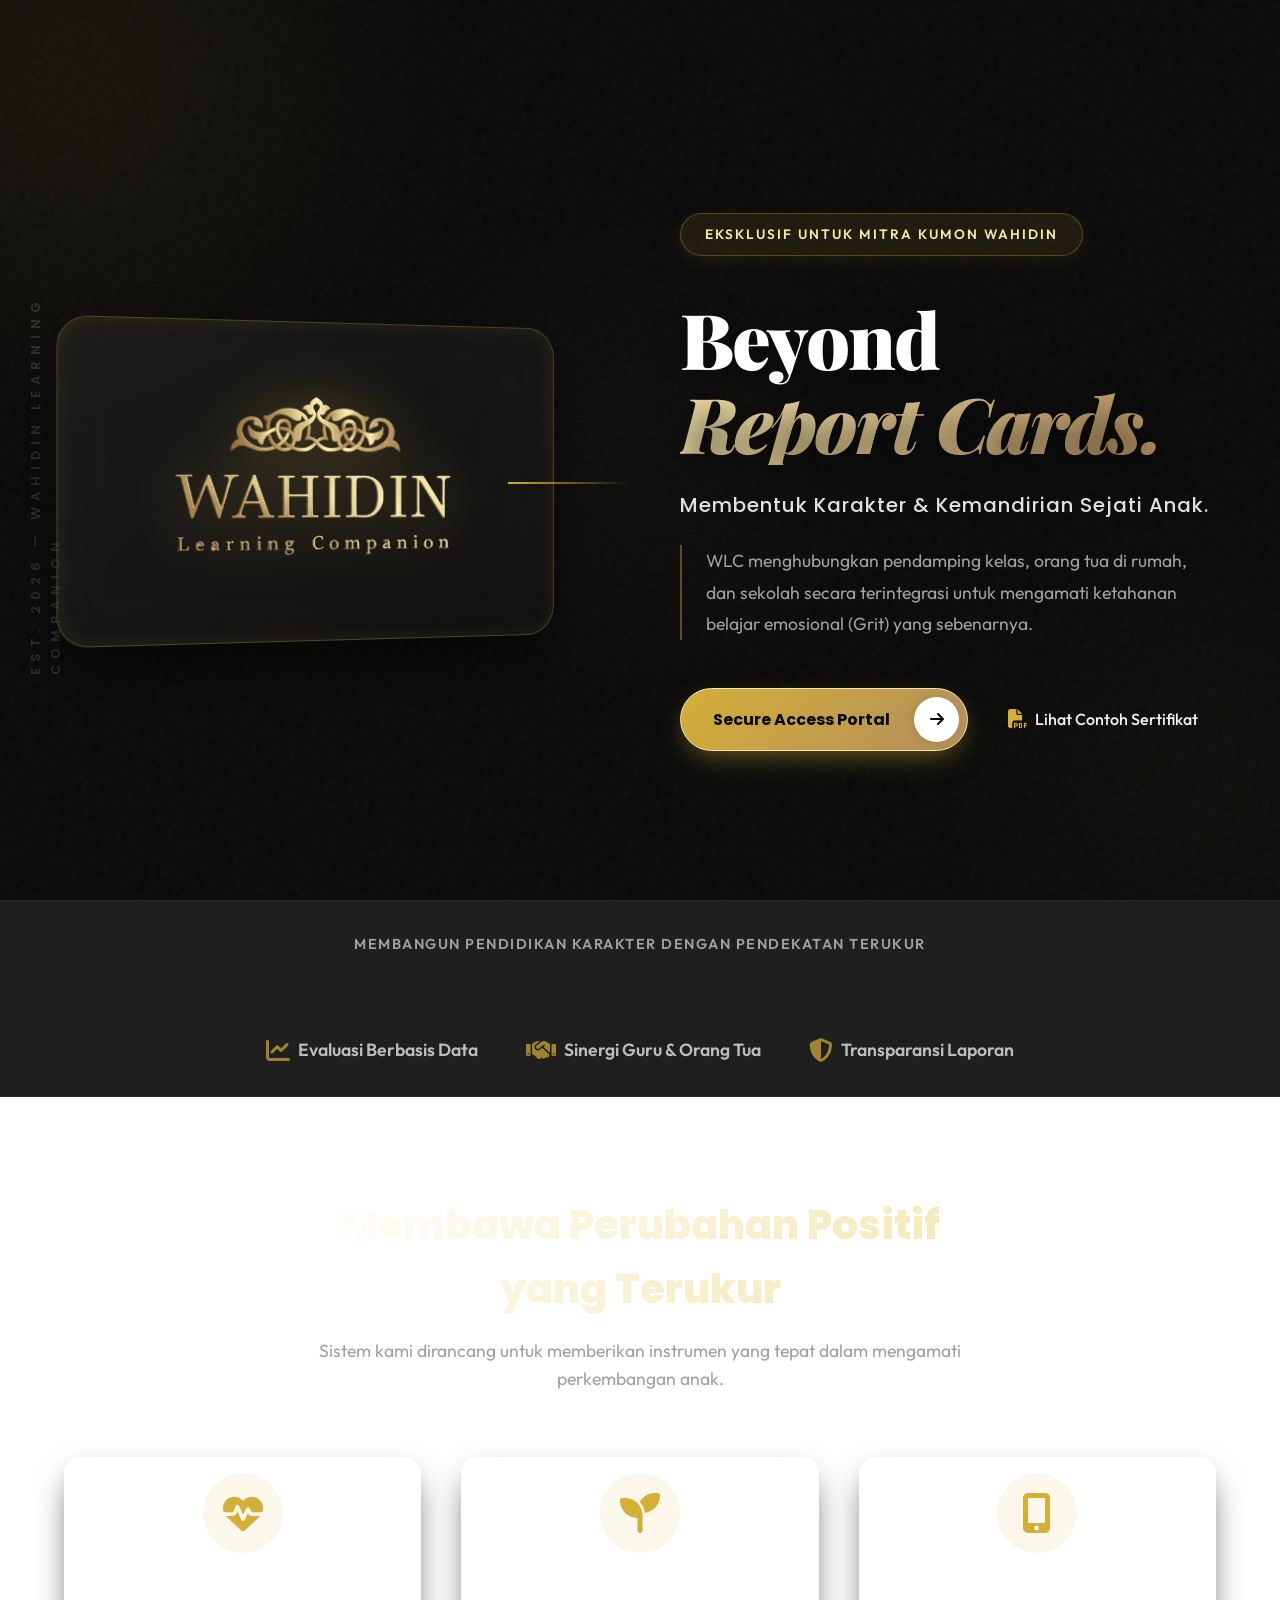
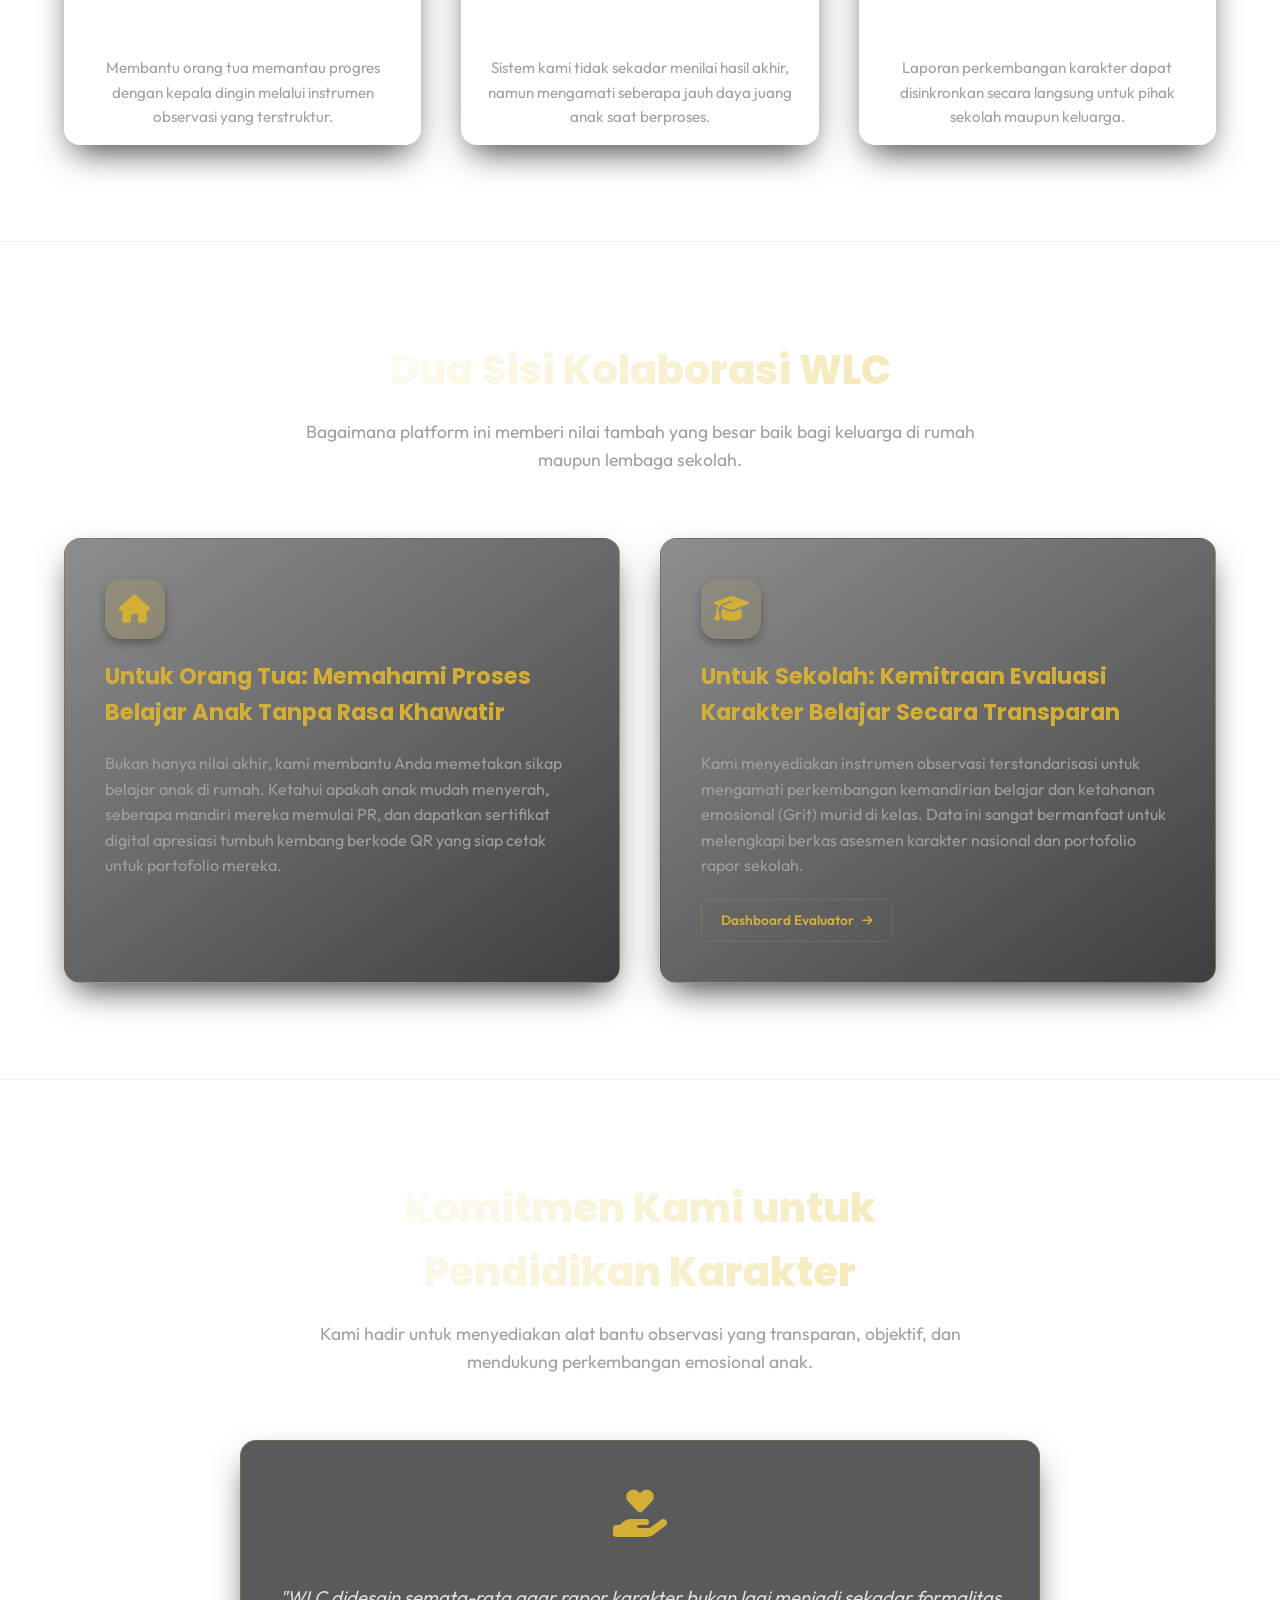
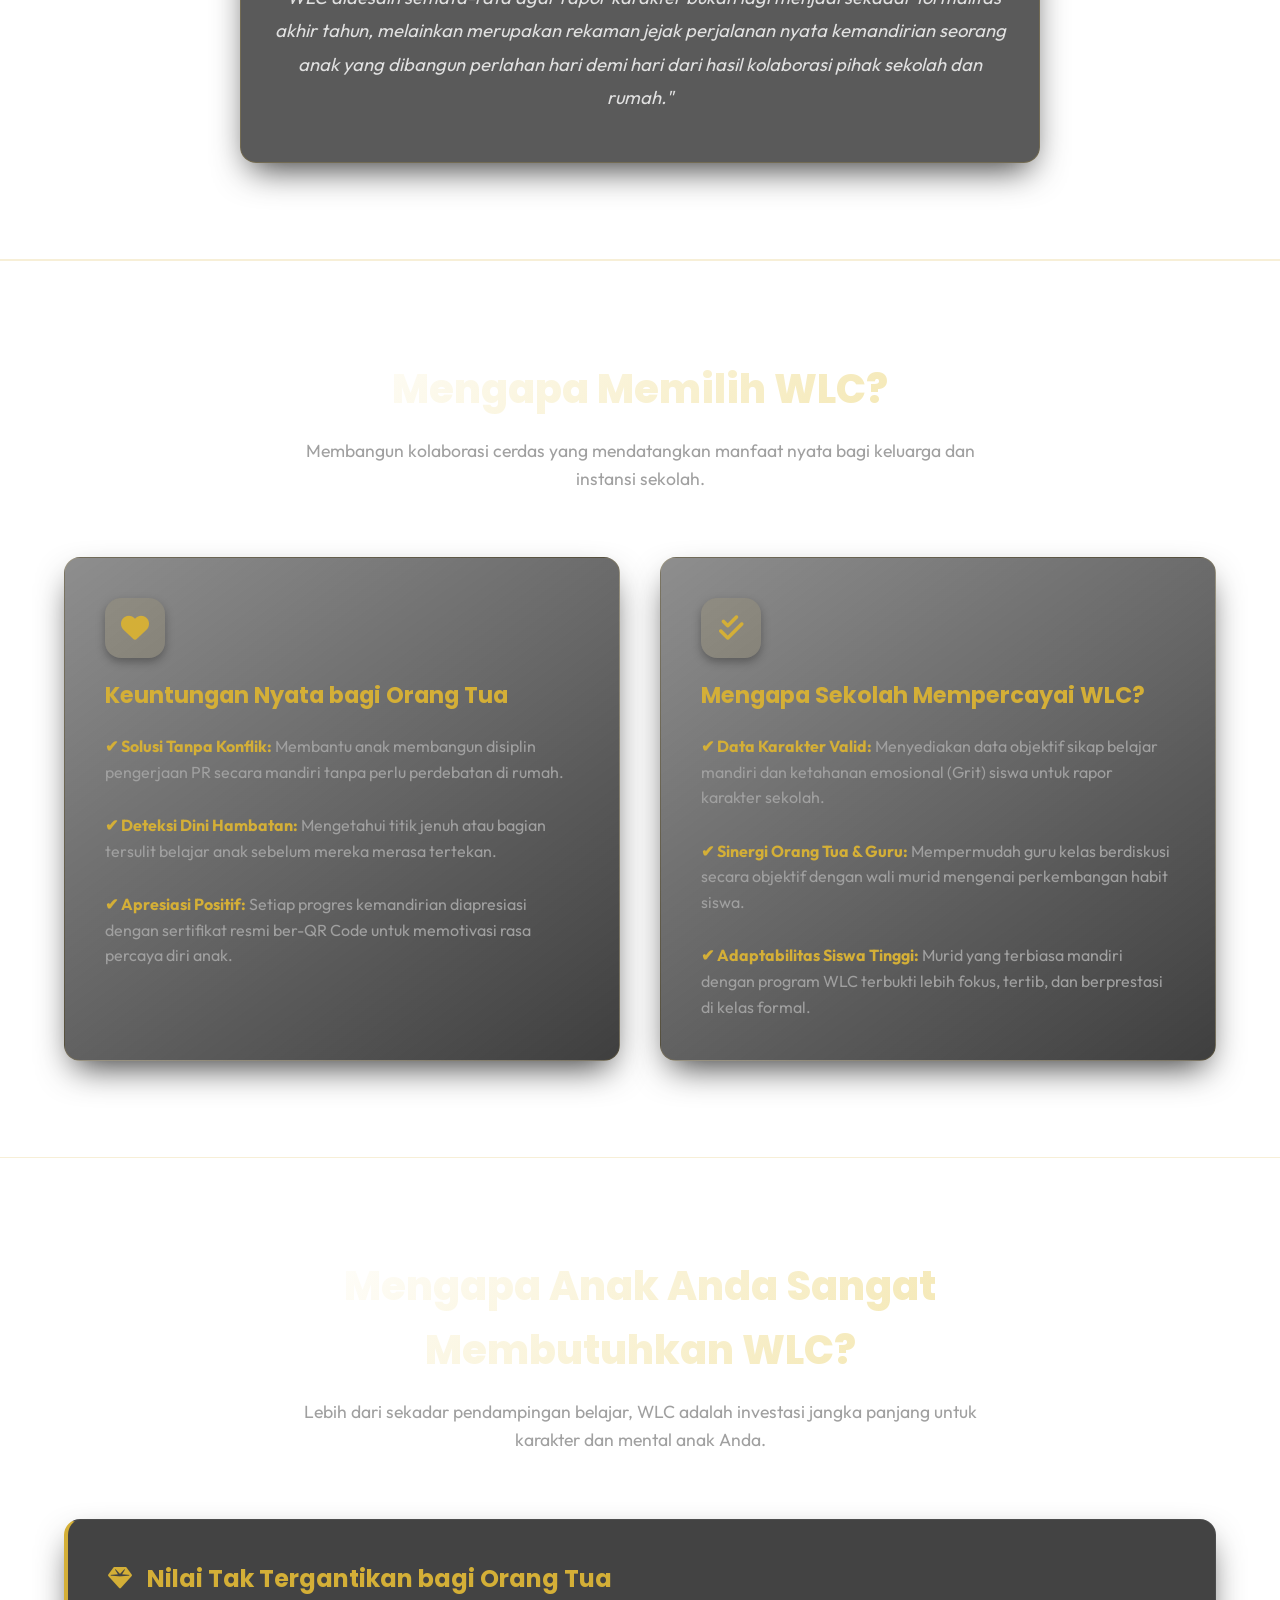
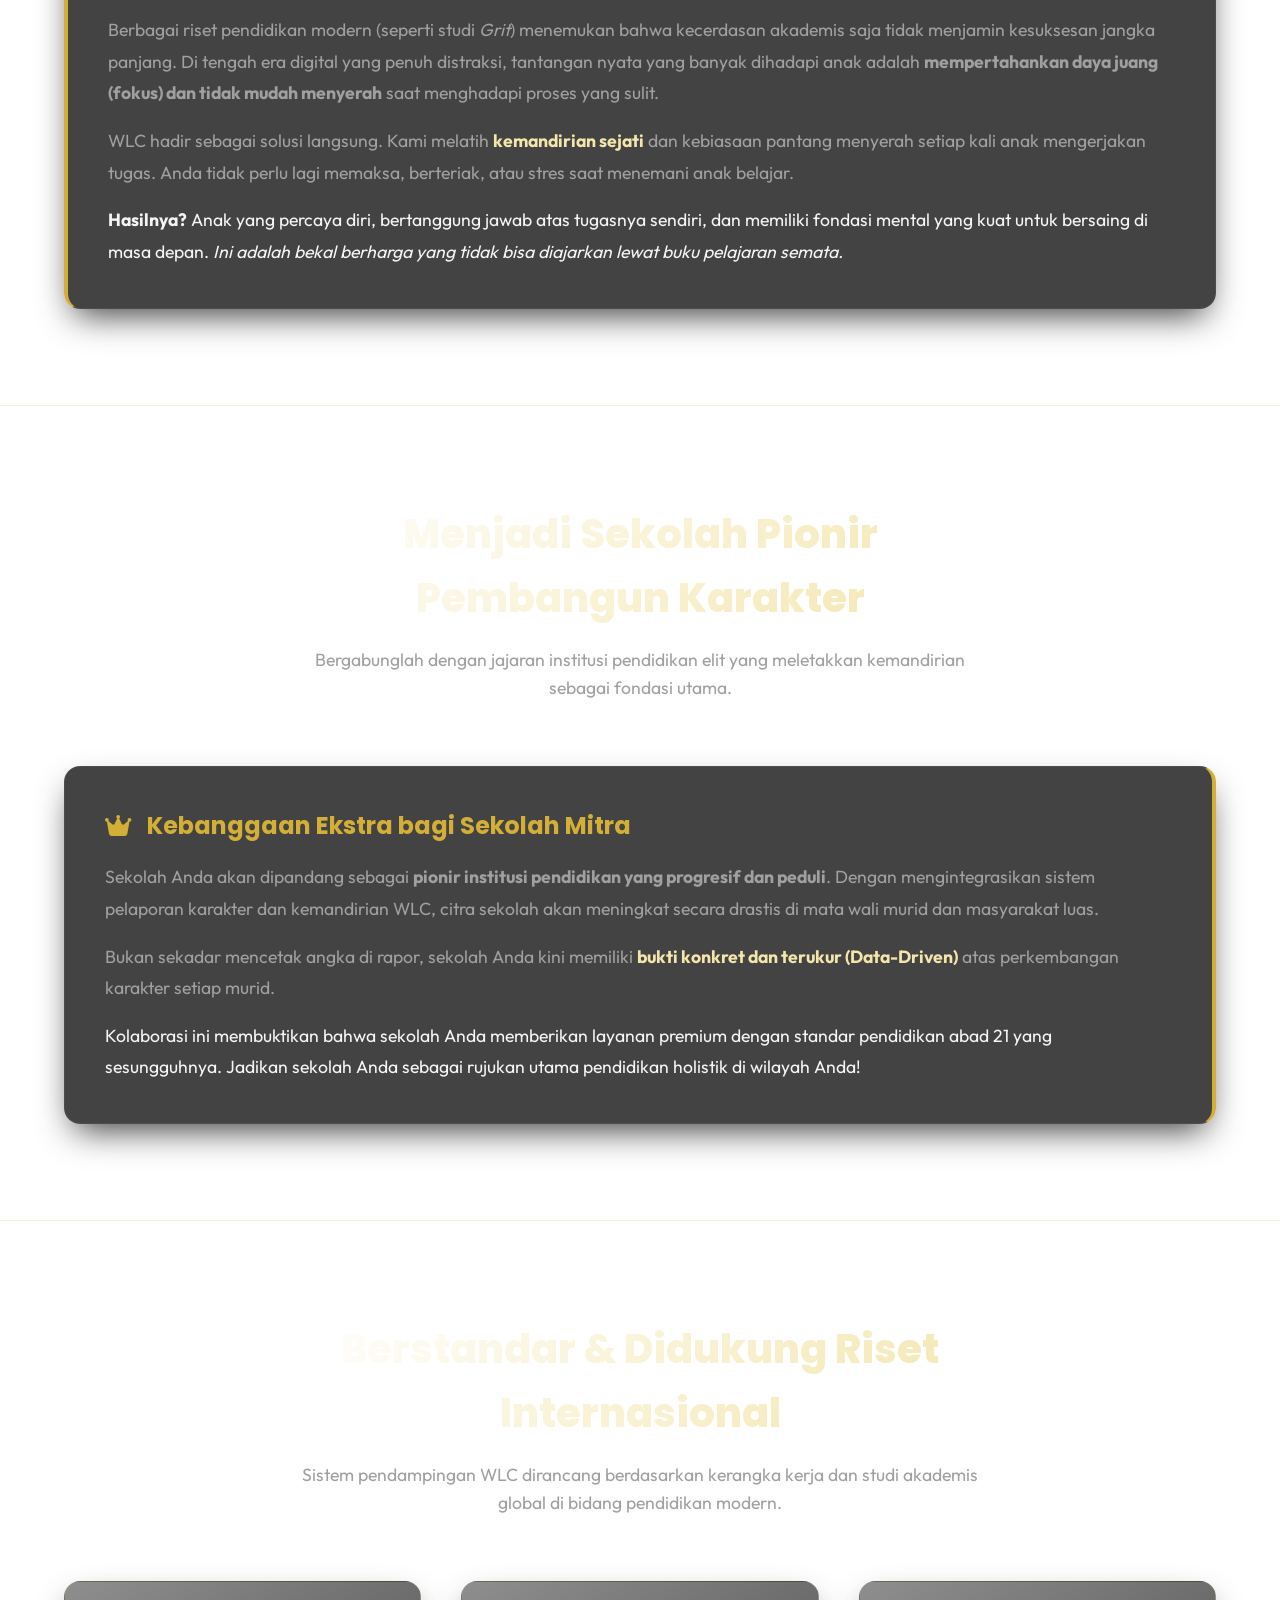
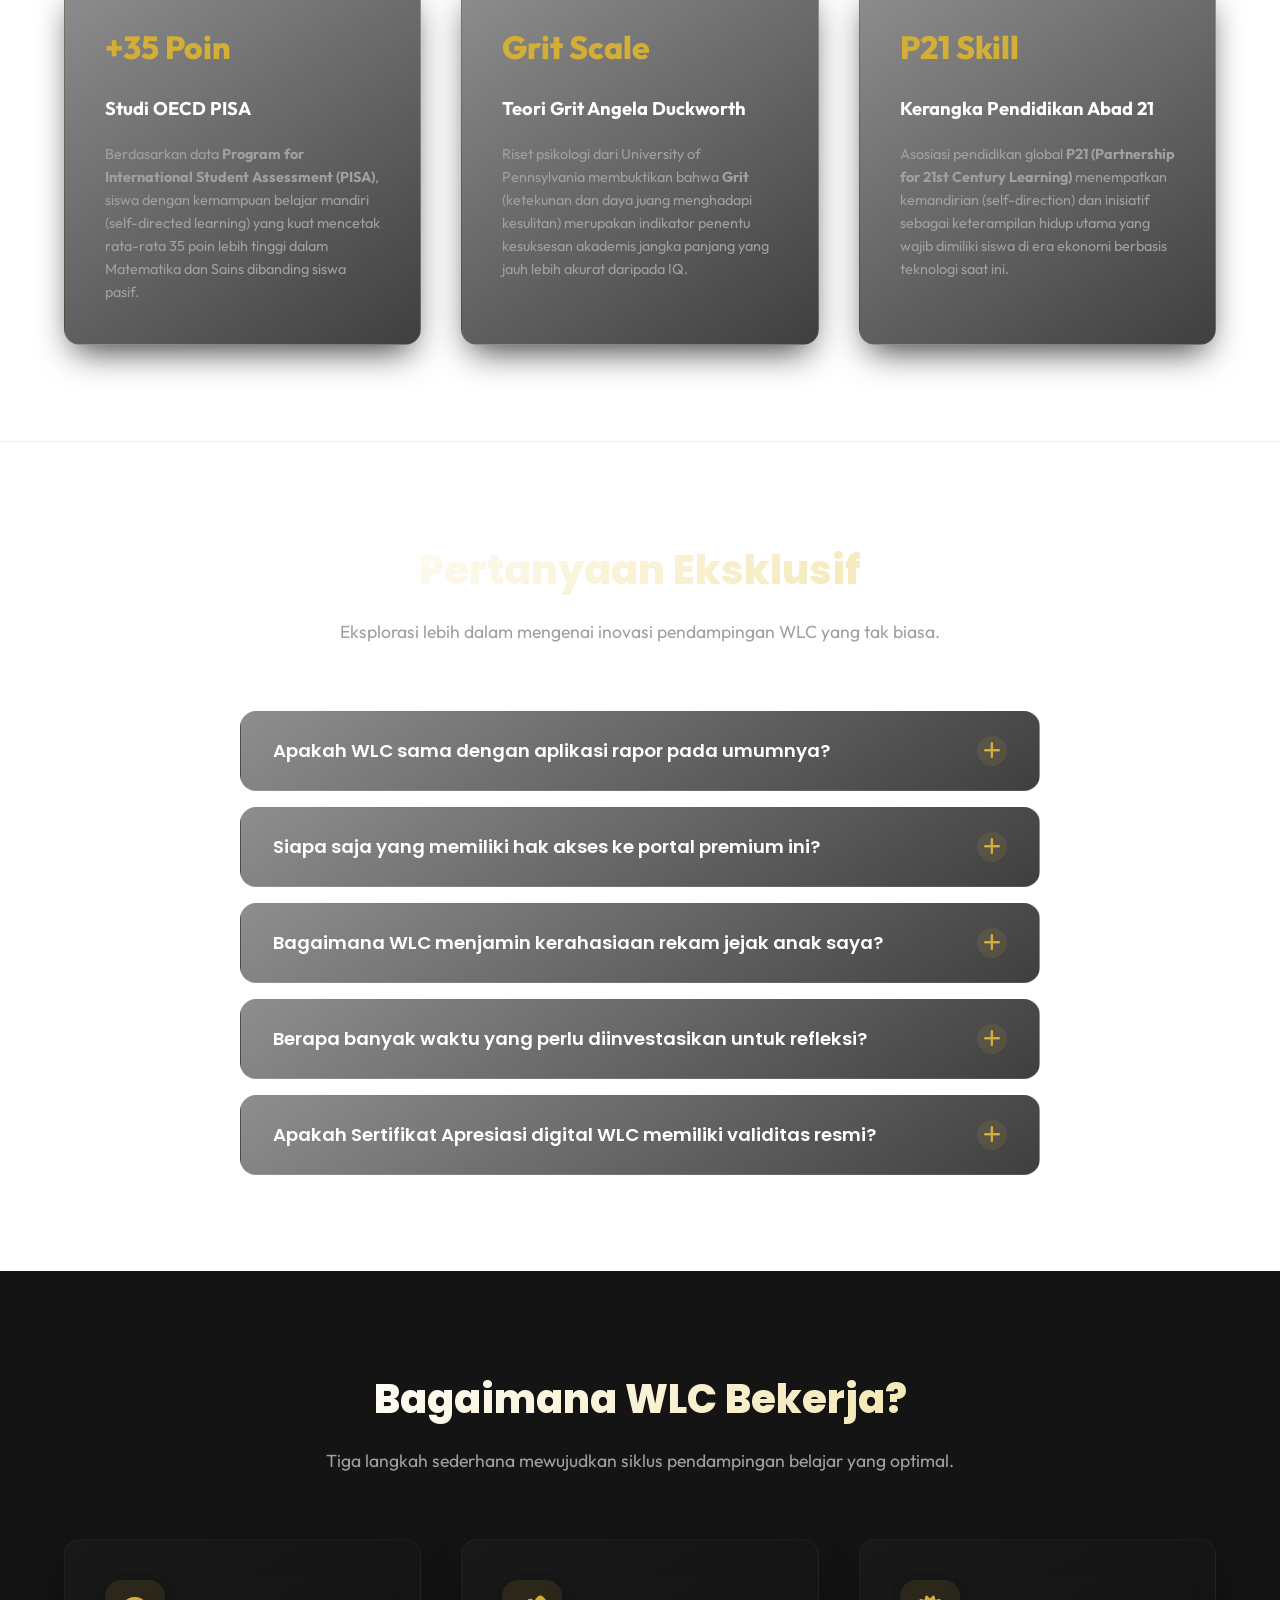
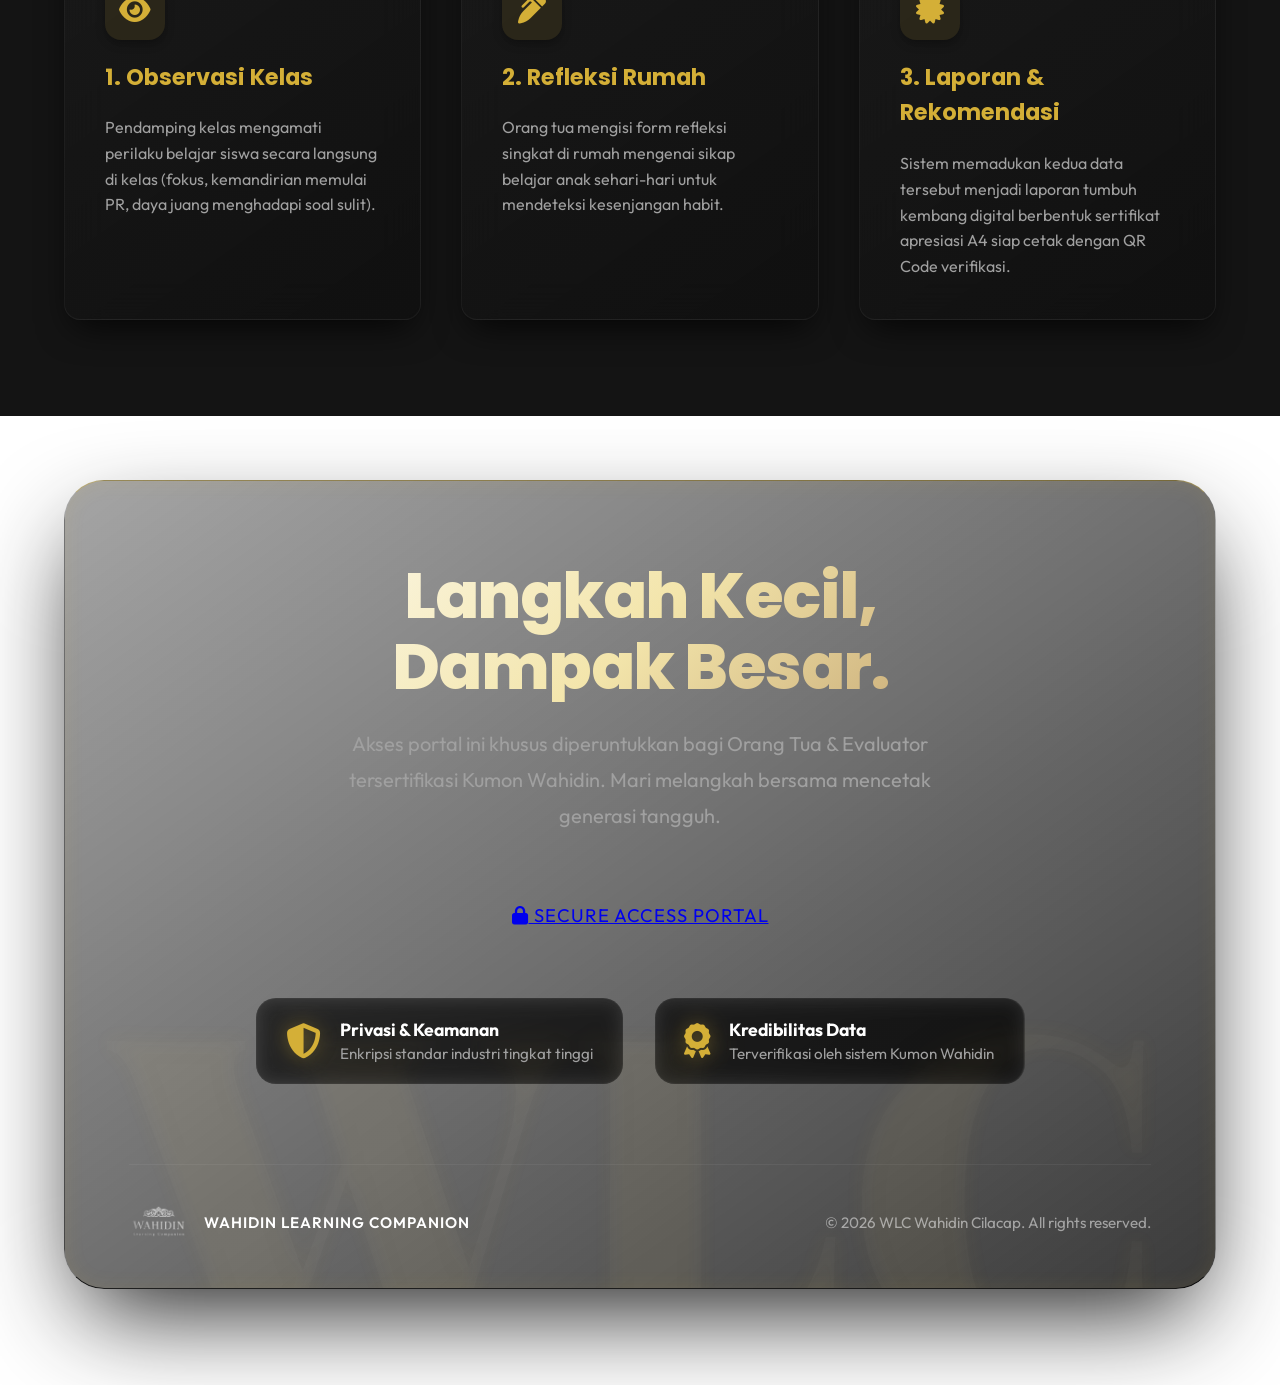
==== commit b8943bac: "feat: add premium FAQ section" ====
--- a/index.html
+++ b/index.html
@@ -629,6 +629,94 @@
             transform: scale(1.05);
         }
 
+        /* FAQ Section */
+        .faq-section {
+            padding: 6rem 5%;
+            background: transparent;
+            border-top: 1px solid var(--border);
+            position: relative;
+        }
+
+        .faq-container {
+            max-width: 800px;
+            margin: 0 auto;
+            display: flex;
+            flex-direction: column;
+            gap: 1rem;
+        }
+
+        .faq-item {
+            background: linear-gradient(145deg, rgba(30,30,30,0.5) 0%, rgba(15,15,15,0.8) 100%);
+            border: 1px solid rgba(255, 255, 255, 0.05);
+            border-radius: var(--radius-md);
+            overflow: hidden;
+            backdrop-filter: blur(20px);
+            -webkit-backdrop-filter: blur(20px);
+            transition: var(--transition);
+        }
+
+        .faq-item:hover {
+            border-color: rgba(212, 175, 55, 0.3);
+            box-shadow: 0 10px 30px -10px rgba(0,0,0,0.8);
+        }
+
+        .faq-item.active {
+            border-color: var(--primary);
+            box-shadow: 0 15px 40px -10px rgba(212, 175, 55, 0.15);
+        }
+
+        .faq-question {
+            padding: 1.5rem 2rem;
+            cursor: pointer;
+            display: flex;
+            justify-content: space-between;
+            align-items: center;
+            font-family: 'Poppins', sans-serif;
+            font-size: 1.15rem;
+            font-weight: 600;
+            color: #ffffff;
+            transition: var(--transition);
+        }
+
+        .faq-question:hover {
+            color: var(--primary-light);
+        }
+
+        .faq-icon {
+            color: var(--primary);
+            font-size: 1.2rem;
+            transition: transform 0.4s cubic-bezier(0.4, 0, 0.2, 1);
+            display: flex;
+            align-items: center;
+            justify-content: center;
+            width: 30px;
+            height: 30px;
+            border-radius: 50%;
+            background: rgba(212, 175, 55, 0.1);
+        }
+
+        .faq-item.active .faq-icon {
+            transform: rotate(45deg);
+            background: var(--primary);
+            color: #000;
+        }
+
+        .faq-answer {
+            max-height: 0;
+            overflow: hidden;
+            transition: max-height 0.5s cubic-bezier(0.4, 0, 0.2, 1);
+            padding: 0 2rem;
+            color: var(--text-muted);
+            font-size: 1rem;
+            line-height: 1.8;
+            opacity: 0;
+        }
+
+        .faq-item.active .faq-answer {
+            padding: 0 2rem 1.5rem;
+            opacity: 1;
+        }
+
         /* Responsive Layouts */
         @media (max-width: 968px) {
             .hero-container {
@@ -736,6 +824,16 @@
                 flex-direction: column;
                 text-align: center;
                 justify-content: center;
+            }
+            .faq-question {
+                font-size: 1.05rem;
+                padding: 1.2rem 1.5rem;
+            }
+            .faq-answer {
+                padding: 0 1.5rem;
+            }
+            .faq-item.active .faq-answer {
+                padding: 0 1.5rem 1.2rem;
             }
         }
     </style>
@@ -979,6 +1077,71 @@
         </div>
     </section>
 
+    <!-- Exclusive FAQ Section -->
+    <section class="faq-section">
+        <div class="section-header">
+            <h2 style="color: var(--primary);">Pertanyaan Eksklusif</h2>
+            <p>Eksplorasi lebih dalam mengenai inovasi pendampingan WLC yang tak biasa.</p>
+        </div>
+        <div class="faq-container">
+            <div class="faq-item">
+                <div class="faq-question">
+                    <span>Apakah WLC sama dengan aplikasi rapor pada umumnya?</span>
+                    <div class="faq-icon"><i class="fas fa-plus"></i></div>
+                </div>
+                <div class="faq-answer">
+                    <div style="padding-top: 0.5rem;">
+                        Tentu tidak. WLC berfokus pada observasi <em>Grit</em> (ketahanan belajar) dan kemandirian anak secara <em>real-time</em>, bukan sekadar kompilasi angka akademis statis. Kami menyajikan data kualitatif yang divisualisasikan dengan elegan untuk melacak perkembangan karakter anak dari waktu ke waktu.
+                    </div>
+                </div>
+            </div>
+            <div class="faq-item">
+                <div class="faq-question">
+                    <span>Siapa saja yang memiliki hak akses ke portal premium ini?</span>
+                    <div class="faq-icon"><i class="fas fa-plus"></i></div>
+                </div>
+                <div class="faq-answer">
+                    <div style="padding-top: 0.5rem;">
+                        Portal ini dirancang dengan standar privasi tinggi, didedikasikan secara eksklusif hanya untuk Evaluator internal bersertifikasi dan Orang Tua murid yang terdaftar secara resmi di jaringan kemitraan eksklusif Kumon Wahidin.
+                    </div>
+                </div>
+            </div>
+            <div class="faq-item">
+                <div class="faq-question">
+                    <span>Bagaimana WLC menjamin kerahasiaan rekam jejak anak saya?</span>
+                    <div class="faq-icon"><i class="fas fa-plus"></i></div>
+                </div>
+                <div class="faq-answer">
+                    <div style="padding-top: 0.5rem;">
+                        Keamanan adalah prioritas tak tertawar bagi kami. Seluruh data observasi dan form refleksi dilindungi dalam ekosistem tertutup dengan kredensial akses khusus, memastikan rekam jejak emosional dan karakter anak Anda tersimpan secara privat dan aman.
+                    </div>
+                </div>
+            </div>
+            <div class="faq-item">
+                <div class="faq-question">
+                    <span>Berapa banyak waktu yang perlu diinvestasikan untuk refleksi?</span>
+                    <div class="faq-icon"><i class="fas fa-plus"></i></div>
+                </div>
+                <div class="faq-answer">
+                    <div style="padding-top: 0.5rem;">
+                        Kami sangat menghargai waktu berharga Anda. Instrumen refleksi WLC dirancang dengan tingkat presisi tinggi dan sangat intuitif, hanya membutuhkan waktu kurang dari 3 menit per sesi untuk memberikan gambaran komprehensif tentang sikap belajar anak di rumah.
+                    </div>
+                </div>
+            </div>
+            <div class="faq-item">
+                <div class="faq-question">
+                    <span>Apakah Sertifikat Apresiasi digital WLC memiliki validitas resmi?</span>
+                    <div class="faq-icon"><i class="fas fa-plus"></i></div>
+                </div>
+                <div class="faq-answer">
+                    <div style="padding-top: 0.5rem;">
+                        Ya. Setiap Sertifikat Apresiasi yang diterbitkan oleh sistem kami dilengkapi dengan QR Code verifikasi unik yang terenkripsi dan terhubung langsung ke database utama WLC. Hal ini menjadikannya dokumen portofolio karakter yang otentik, valid, dan berkelas.
+                    </div>
+                </div>
+            </div>
+        </div>
+    </section>
+
     <!-- How it works -->
     <section class="features">
         <div class="section-header">
@@ -1072,7 +1235,32 @@
                 console.error(err);
             }
         }
-        window.addEventListener('DOMContentLoaded', applySettings);
+
+        function initFAQ() {
+            const faqItems = document.querySelectorAll('.faq-item');
+            faqItems.forEach(item => {
+                const question = item.querySelector('.faq-question');
+                question.addEventListener('click', () => {
+                    const isActive = item.classList.contains('active');
+                    
+                    faqItems.forEach(otherItem => {
+                        otherItem.classList.remove('active');
+                        otherItem.querySelector('.faq-answer').style.maxHeight = null;
+                    });
+
+                    if (!isActive) {
+                        item.classList.add('active');
+                        const answer = item.querySelector('.faq-answer');
+                        answer.style.maxHeight = answer.scrollHeight + "px";
+                    }
+                });
+            });
+        }
+
+        window.addEventListener('DOMContentLoaded', () => {
+            applySettings();
+            initFAQ();
+        });
     </script>
 </body>
 </html>
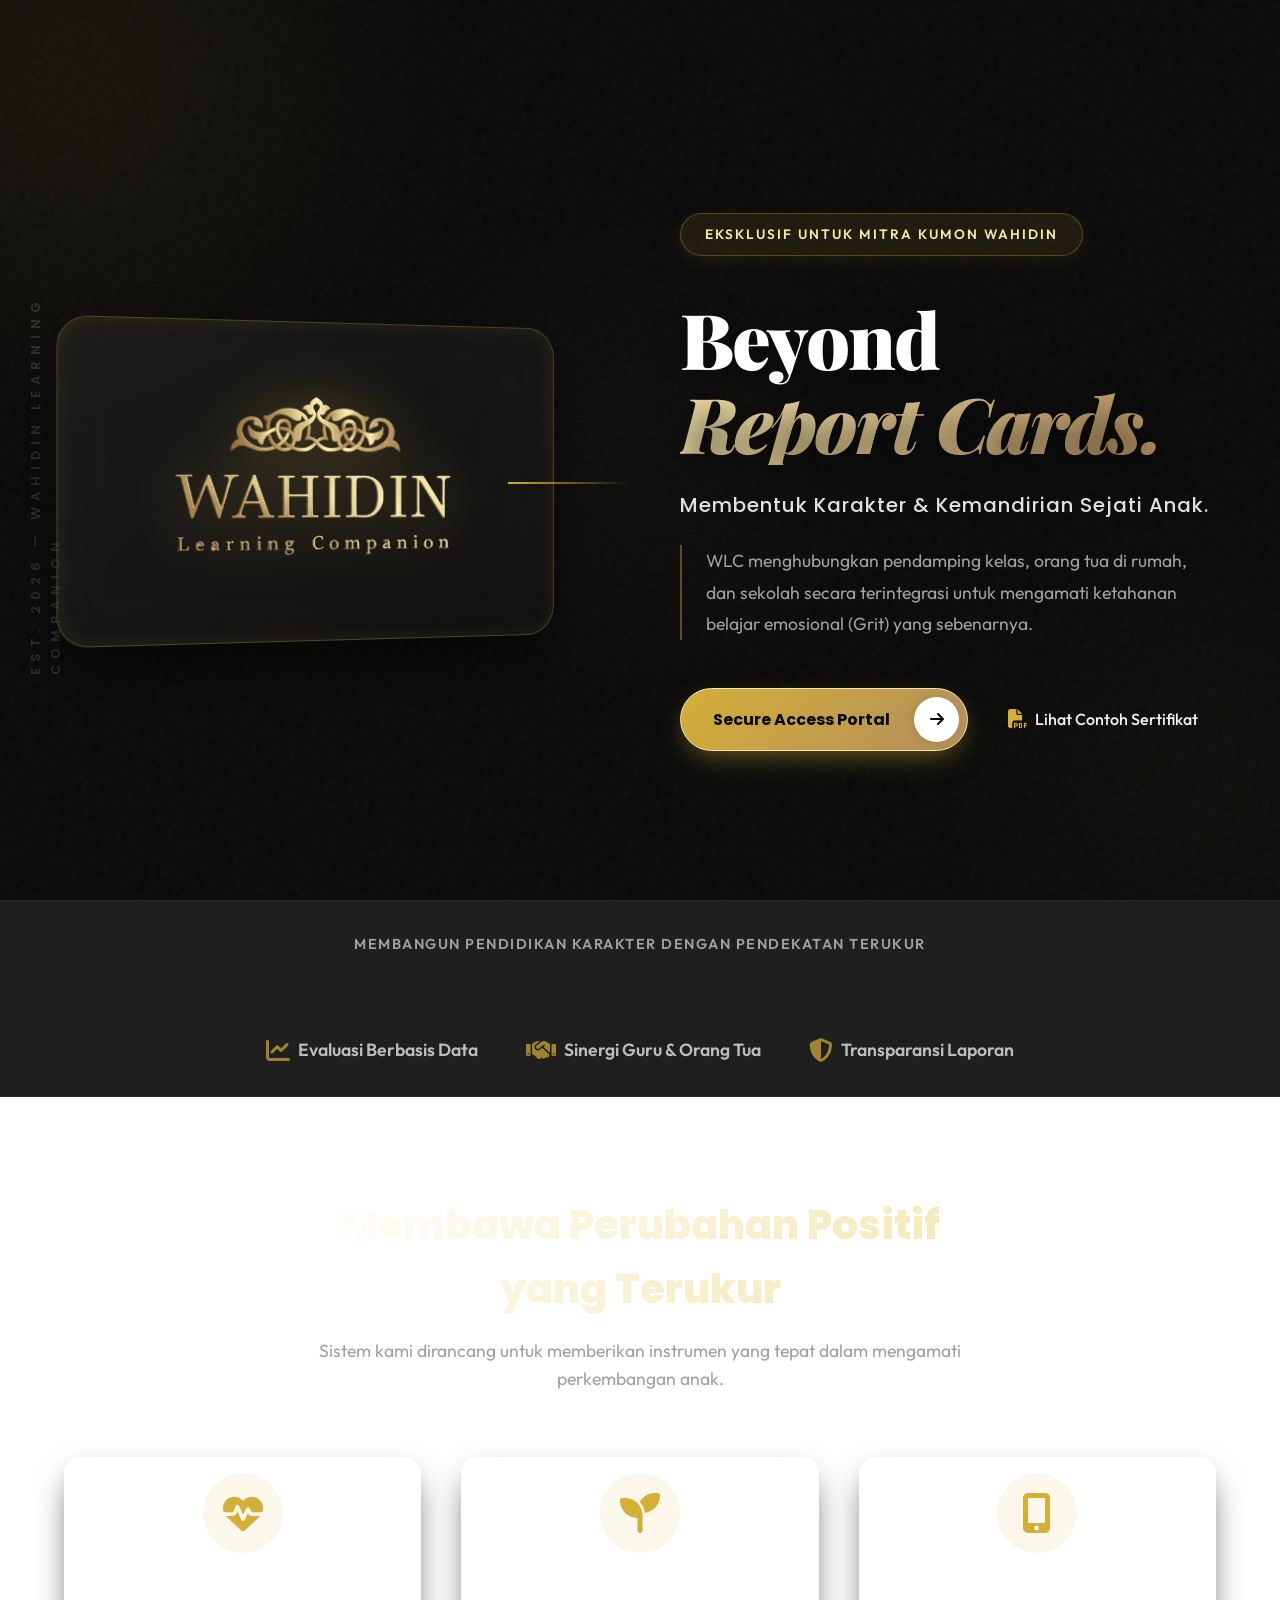
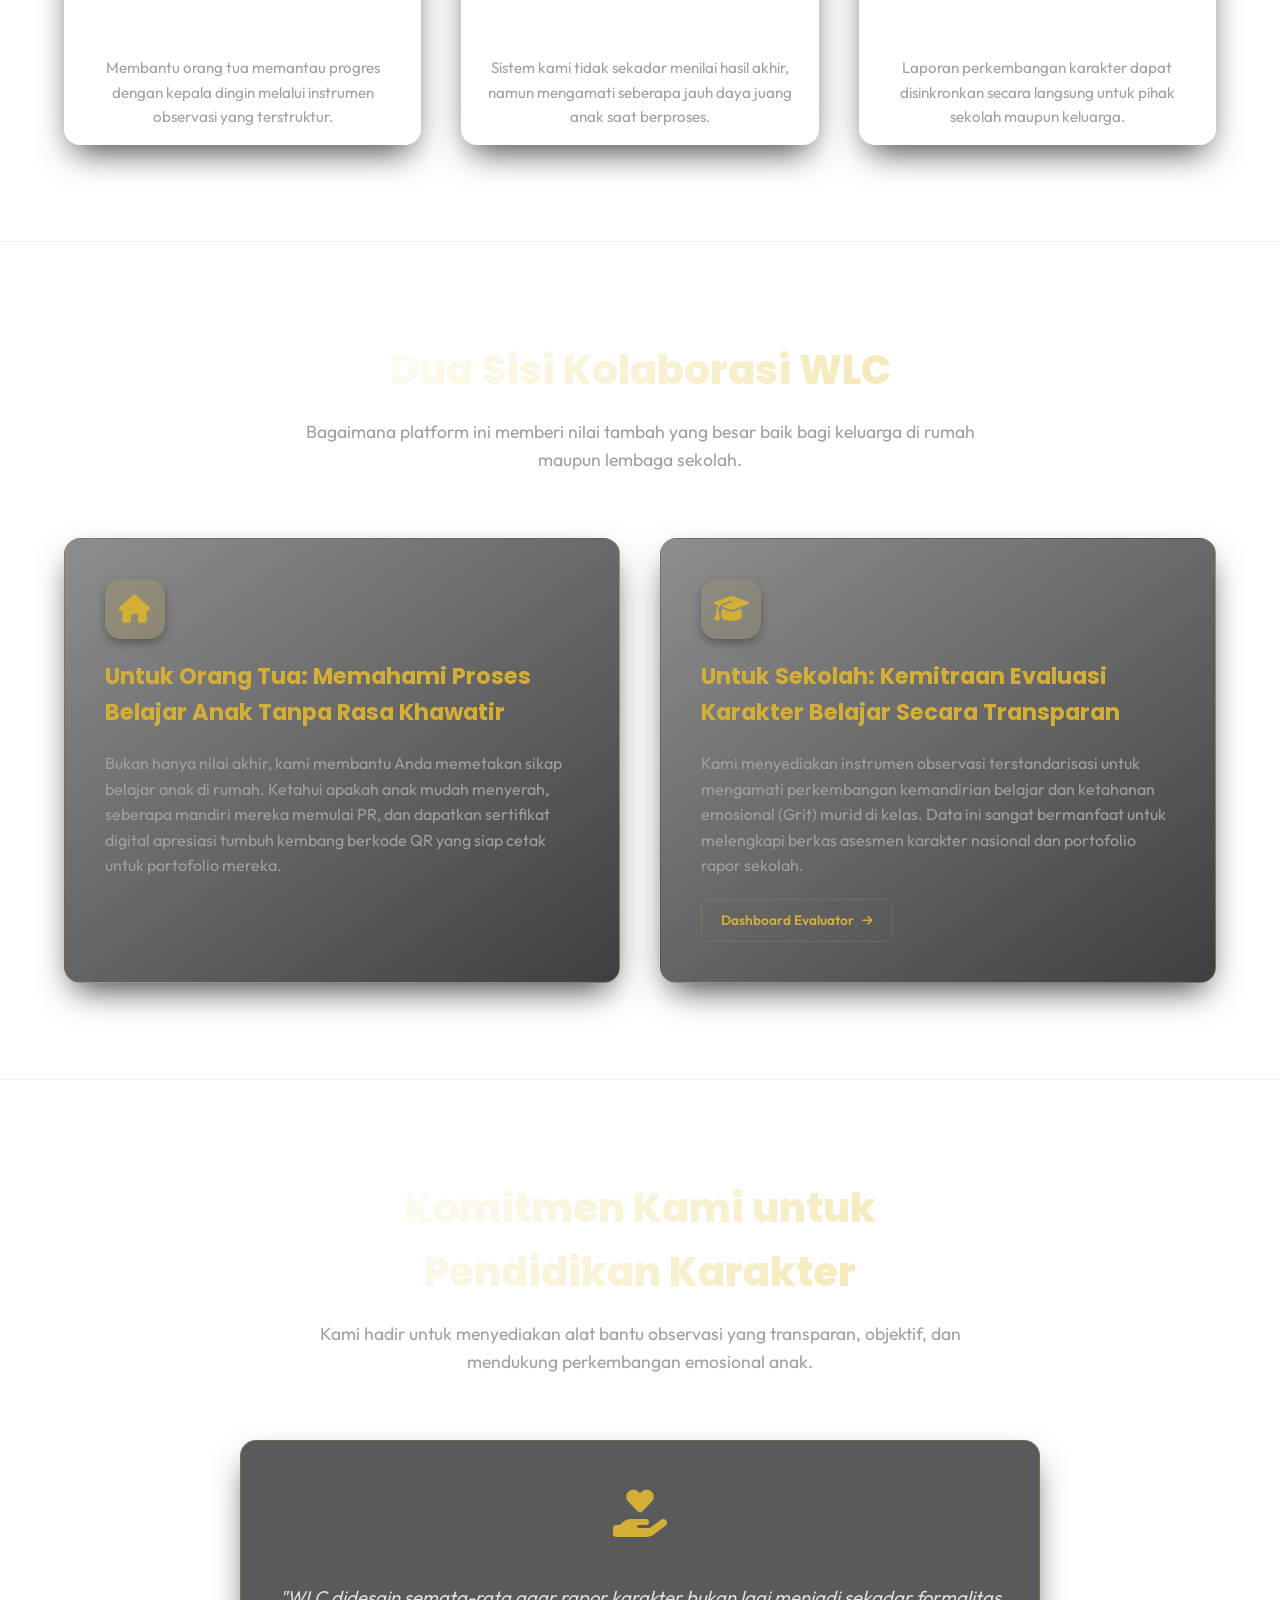
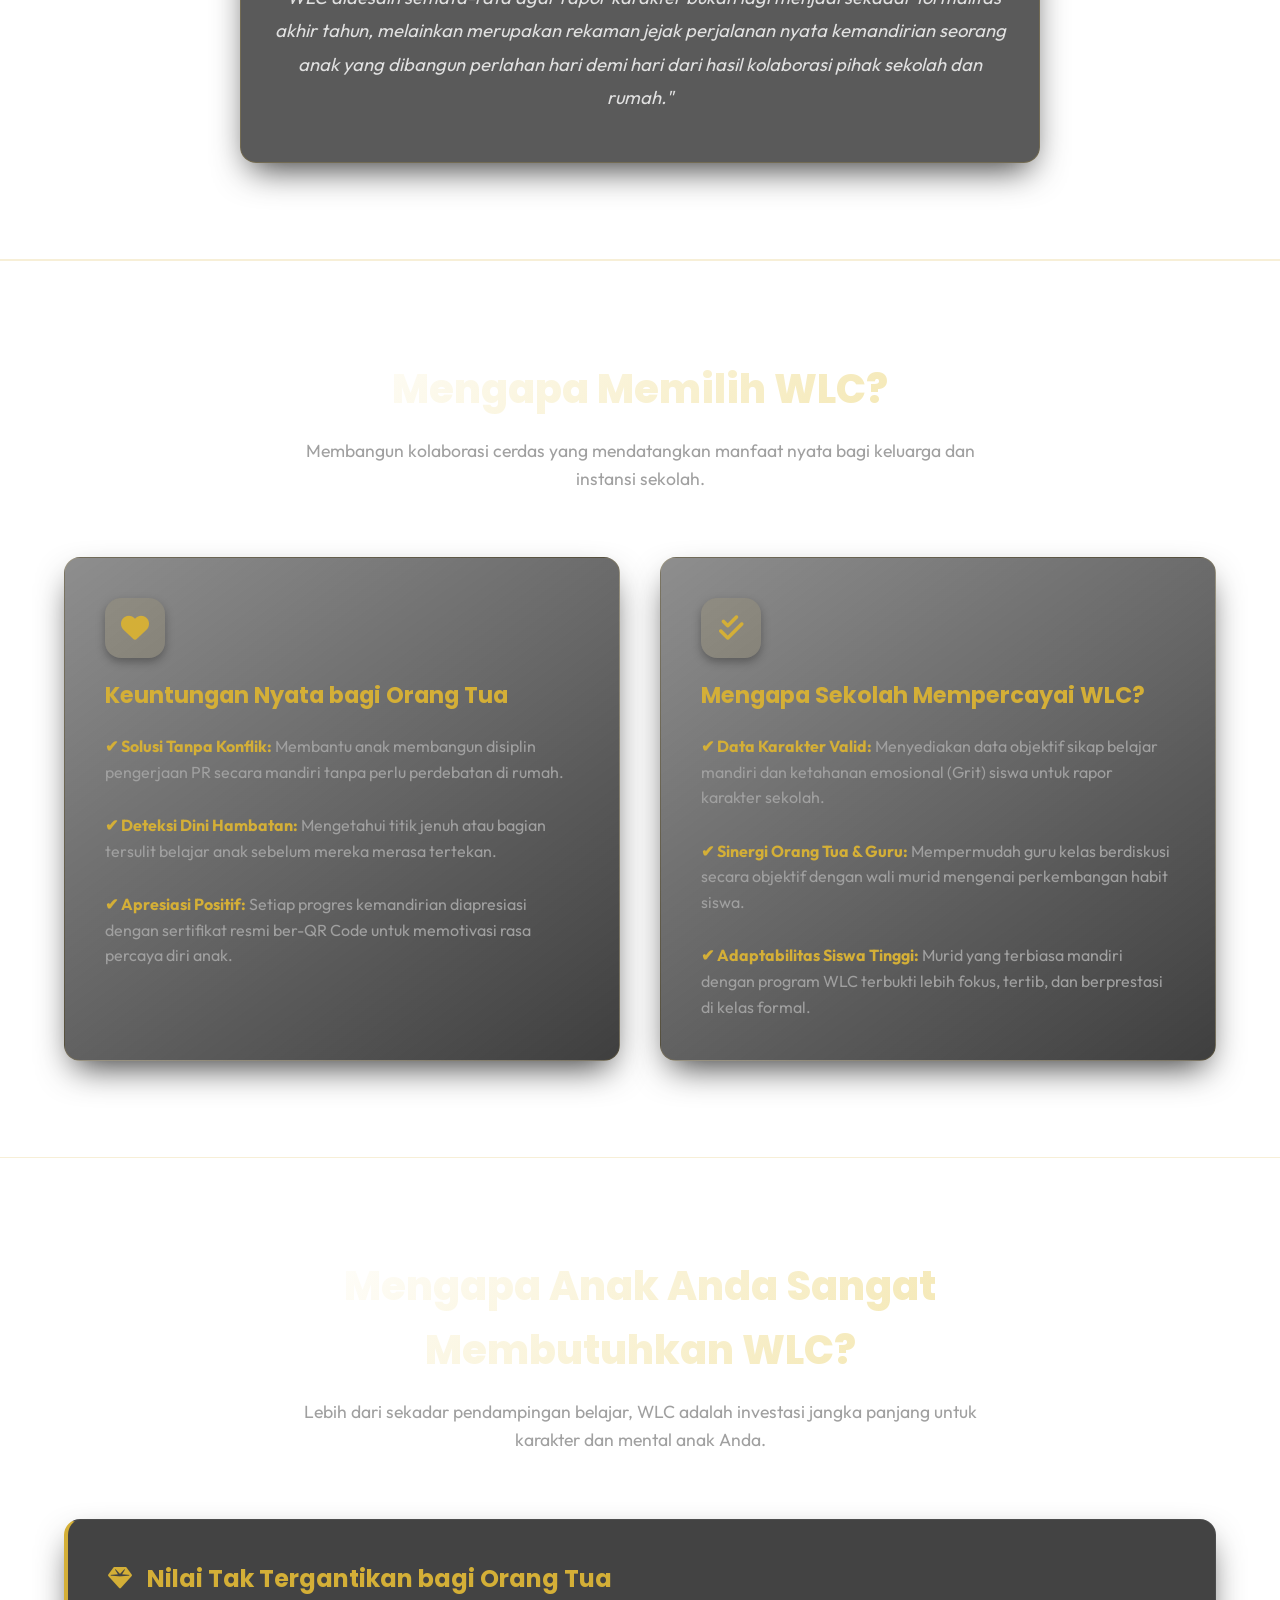
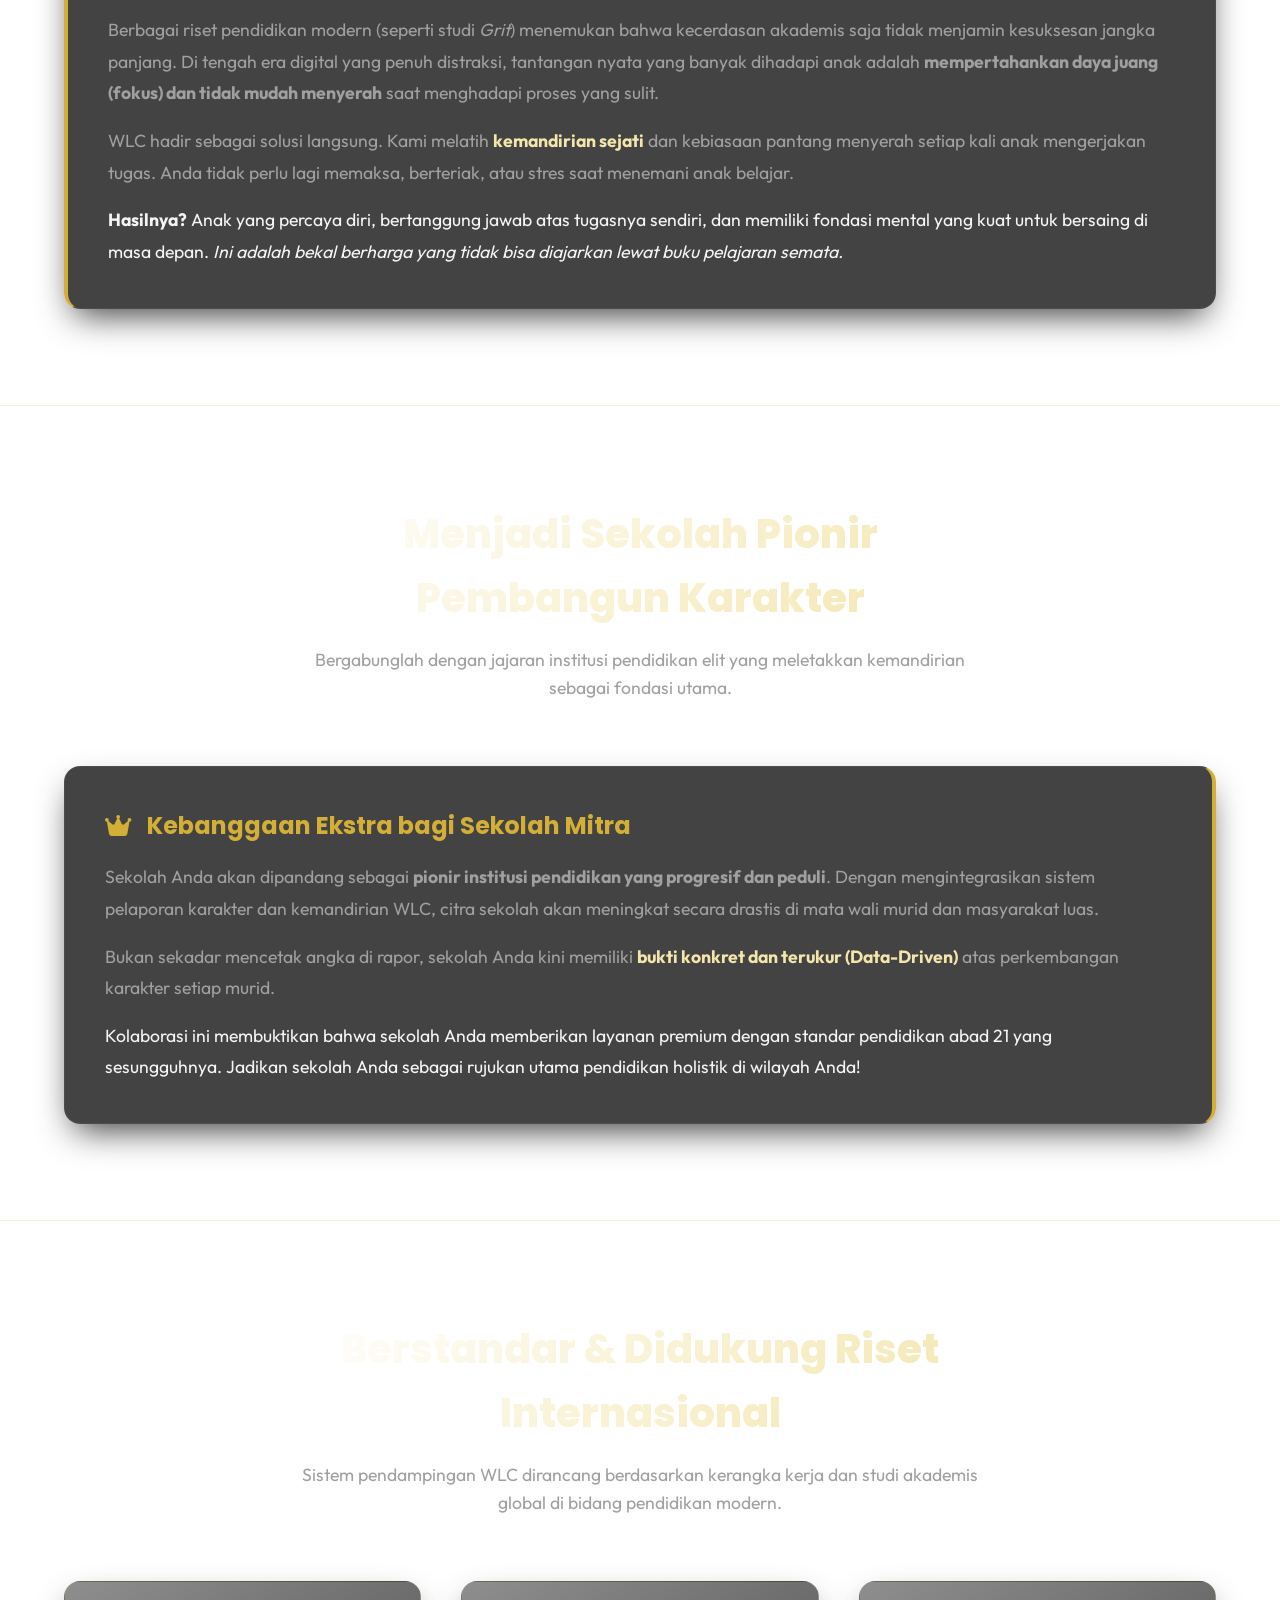
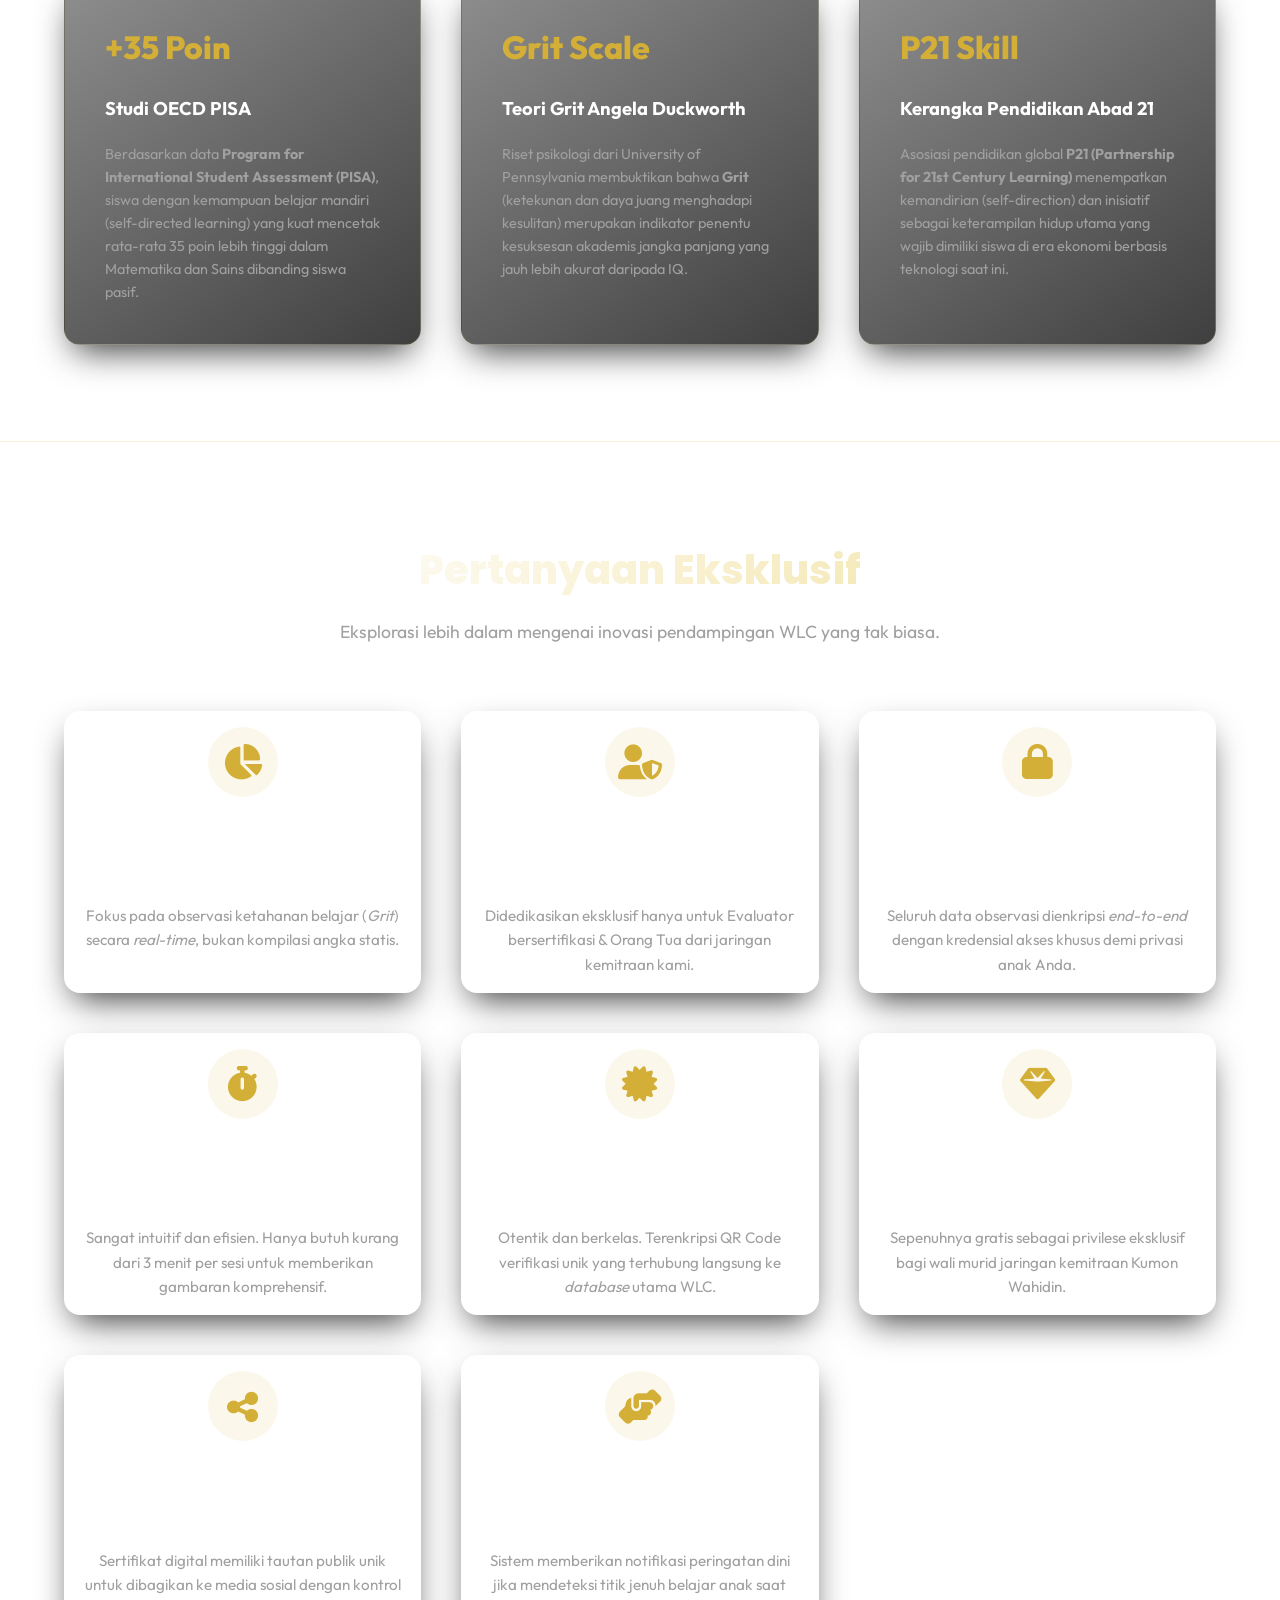
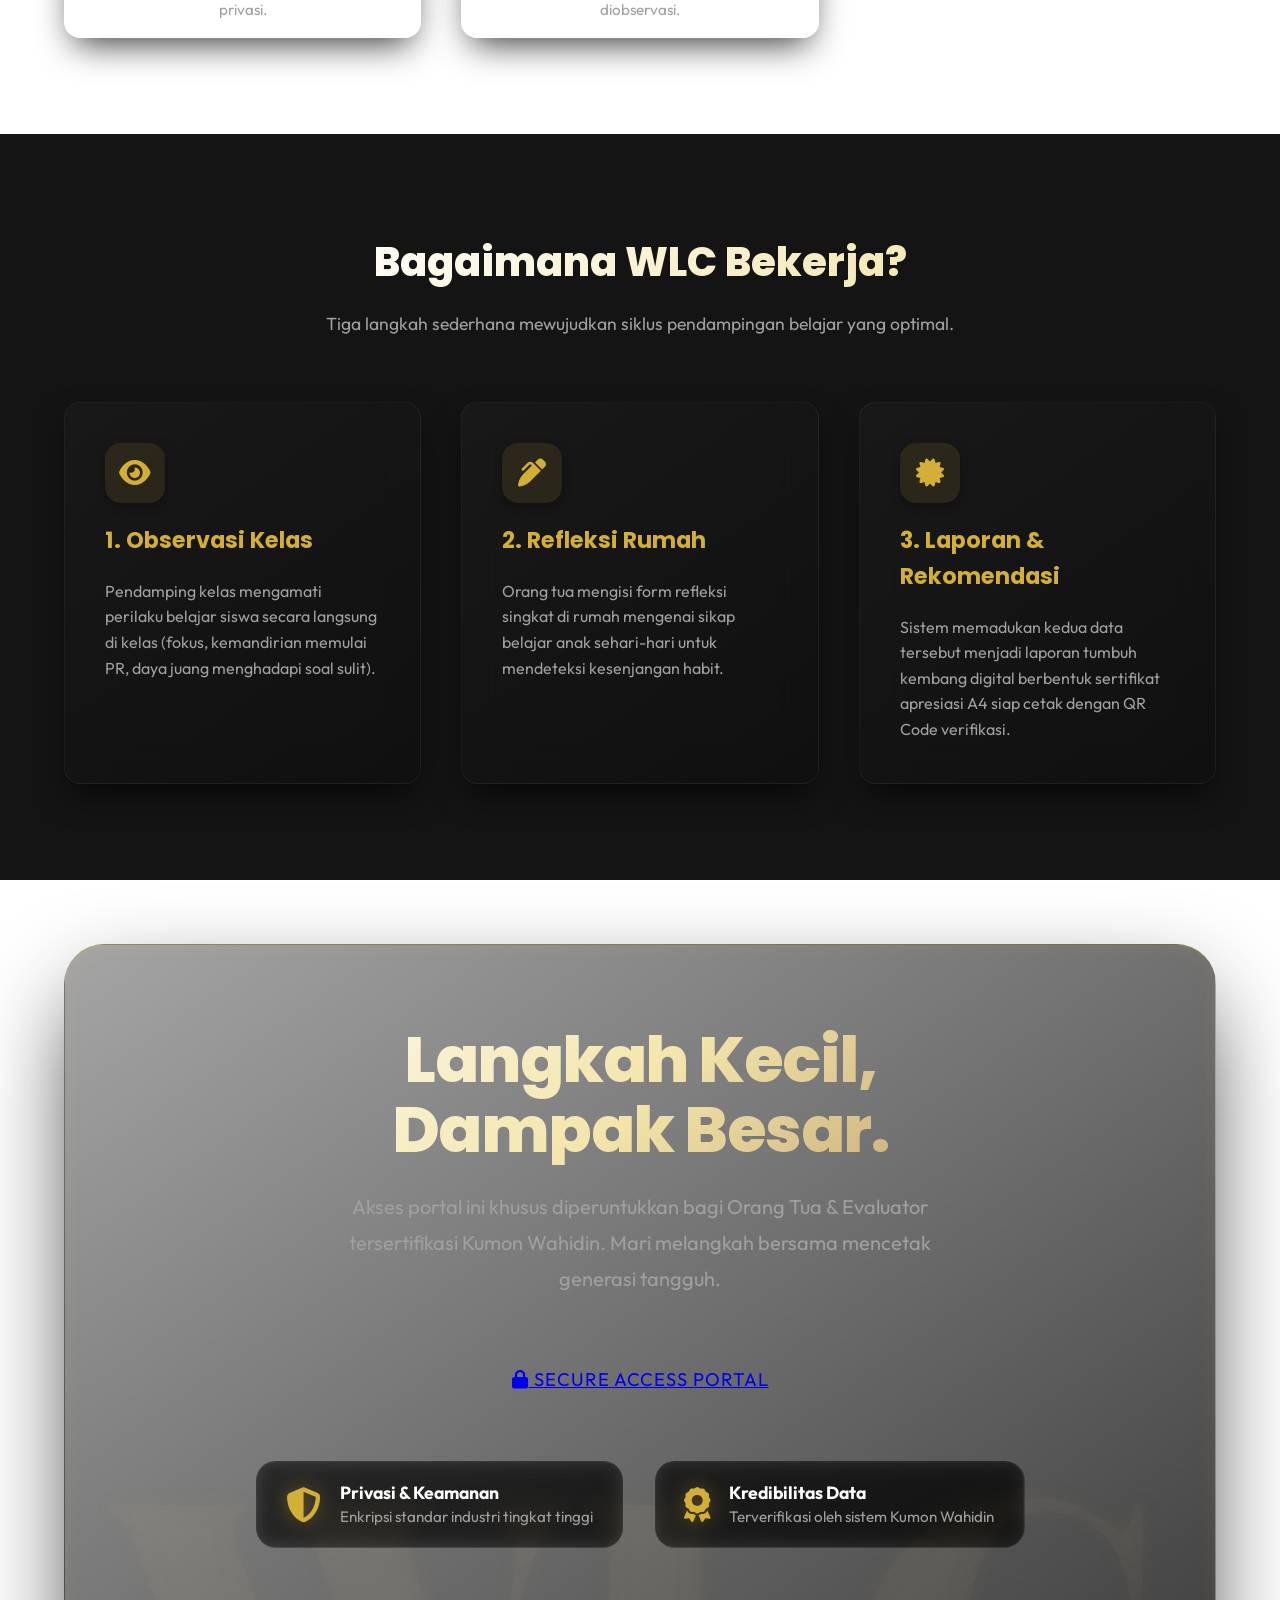
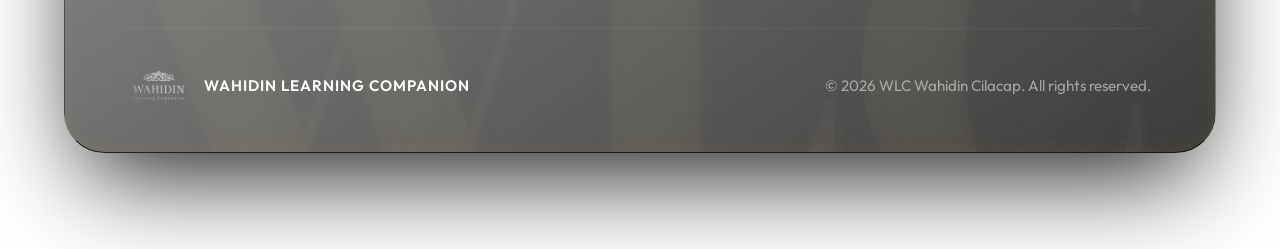
==== commit 7ef81a2d: "feat: redesign FAQ to grid cards and add more points" ====
--- a/index.html
+++ b/index.html
@@ -629,94 +629,6 @@
             transform: scale(1.05);
         }
 
-        /* FAQ Section */
-        .faq-section {
-            padding: 6rem 5%;
-            background: transparent;
-            border-top: 1px solid var(--border);
-            position: relative;
-        }
-
-        .faq-container {
-            max-width: 800px;
-            margin: 0 auto;
-            display: flex;
-            flex-direction: column;
-            gap: 1rem;
-        }
-
-        .faq-item {
-            background: linear-gradient(145deg, rgba(30,30,30,0.5) 0%, rgba(15,15,15,0.8) 100%);
-            border: 1px solid rgba(255, 255, 255, 0.05);
-            border-radius: var(--radius-md);
-            overflow: hidden;
-            backdrop-filter: blur(20px);
-            -webkit-backdrop-filter: blur(20px);
-            transition: var(--transition);
-        }
-
-        .faq-item:hover {
-            border-color: rgba(212, 175, 55, 0.3);
-            box-shadow: 0 10px 30px -10px rgba(0,0,0,0.8);
-        }
-
-        .faq-item.active {
-            border-color: var(--primary);
-            box-shadow: 0 15px 40px -10px rgba(212, 175, 55, 0.15);
-        }
-
-        .faq-question {
-            padding: 1.5rem 2rem;
-            cursor: pointer;
-            display: flex;
-            justify-content: space-between;
-            align-items: center;
-            font-family: 'Poppins', sans-serif;
-            font-size: 1.15rem;
-            font-weight: 600;
-            color: #ffffff;
-            transition: var(--transition);
-        }
-
-        .faq-question:hover {
-            color: var(--primary-light);
-        }
-
-        .faq-icon {
-            color: var(--primary);
-            font-size: 1.2rem;
-            transition: transform 0.4s cubic-bezier(0.4, 0, 0.2, 1);
-            display: flex;
-            align-items: center;
-            justify-content: center;
-            width: 30px;
-            height: 30px;
-            border-radius: 50%;
-            background: rgba(212, 175, 55, 0.1);
-        }
-
-        .faq-item.active .faq-icon {
-            transform: rotate(45deg);
-            background: var(--primary);
-            color: #000;
-        }
-
-        .faq-answer {
-            max-height: 0;
-            overflow: hidden;
-            transition: max-height 0.5s cubic-bezier(0.4, 0, 0.2, 1);
-            padding: 0 2rem;
-            color: var(--text-muted);
-            font-size: 1rem;
-            line-height: 1.8;
-            opacity: 0;
-        }
-
-        .faq-item.active .faq-answer {
-            padding: 0 2rem 1.5rem;
-            opacity: 1;
-        }
-
         /* Responsive Layouts */
         @media (max-width: 968px) {
             .hero-container {
@@ -824,16 +736,6 @@
                 flex-direction: column;
                 text-align: center;
                 justify-content: center;
-            }
-            .faq-question {
-                font-size: 1.05rem;
-                padding: 1.2rem 1.5rem;
-            }
-            .faq-answer {
-                padding: 0 1.5rem;
-            }
-            .faq-item.active .faq-answer {
-                padding: 0 1.5rem 1.2rem;
             }
         }
     </style>
@@ -1078,66 +980,67 @@
     </section>
 
     <!-- Exclusive FAQ Section -->
-    <section class="faq-section">
+    <section class="features" style="background: transparent; border-top: 1px solid var(--border);">
         <div class="section-header">
             <h2 style="color: var(--primary);">Pertanyaan Eksklusif</h2>
             <p>Eksplorasi lebih dalam mengenai inovasi pendampingan WLC yang tak biasa.</p>
         </div>
-        <div class="faq-container">
-            <div class="faq-item">
-                <div class="faq-question">
-                    <span>Apakah WLC sama dengan aplikasi rapor pada umumnya?</span>
-                    <div class="faq-icon"><i class="fas fa-plus"></i></div>
-                </div>
-                <div class="faq-answer">
-                    <div style="padding-top: 0.5rem;">
-                        Tentu tidak. WLC berfokus pada observasi <em>Grit</em> (ketahanan belajar) dan kemandirian anak secara <em>real-time</em>, bukan sekadar kompilasi angka akademis statis. Kami menyajikan data kualitatif yang divisualisasikan dengan elegan untuk melacak perkembangan karakter anak dari waktu ke waktu.
-                    </div>
-                </div>
-            </div>
-            <div class="faq-item">
-                <div class="faq-question">
-                    <span>Siapa saja yang memiliki hak akses ke portal premium ini?</span>
-                    <div class="faq-icon"><i class="fas fa-plus"></i></div>
-                </div>
-                <div class="faq-answer">
-                    <div style="padding-top: 0.5rem;">
-                        Portal ini dirancang dengan standar privasi tinggi, didedikasikan secara eksklusif hanya untuk Evaluator internal bersertifikasi dan Orang Tua murid yang terdaftar secara resmi di jaringan kemitraan eksklusif Kumon Wahidin.
-                    </div>
-                </div>
-            </div>
-            <div class="faq-item">
-                <div class="faq-question">
-                    <span>Bagaimana WLC menjamin kerahasiaan rekam jejak anak saya?</span>
-                    <div class="faq-icon"><i class="fas fa-plus"></i></div>
-                </div>
-                <div class="faq-answer">
-                    <div style="padding-top: 0.5rem;">
-                        Keamanan adalah prioritas tak tertawar bagi kami. Seluruh data observasi dan form refleksi dilindungi dalam ekosistem tertutup dengan kredensial akses khusus, memastikan rekam jejak emosional dan karakter anak Anda tersimpan secara privat dan aman.
-                    </div>
-                </div>
-            </div>
-            <div class="faq-item">
-                <div class="faq-question">
-                    <span>Berapa banyak waktu yang perlu diinvestasikan untuk refleksi?</span>
-                    <div class="faq-icon"><i class="fas fa-plus"></i></div>
-                </div>
-                <div class="faq-answer">
-                    <div style="padding-top: 0.5rem;">
-                        Kami sangat menghargai waktu berharga Anda. Instrumen refleksi WLC dirancang dengan tingkat presisi tinggi dan sangat intuitif, hanya membutuhkan waktu kurang dari 3 menit per sesi untuk memberikan gambaran komprehensif tentang sikap belajar anak di rumah.
-                    </div>
-                </div>
-            </div>
-            <div class="faq-item">
-                <div class="faq-question">
-                    <span>Apakah Sertifikat Apresiasi digital WLC memiliki validitas resmi?</span>
-                    <div class="faq-icon"><i class="fas fa-plus"></i></div>
-                </div>
-                <div class="faq-answer">
-                    <div style="padding-top: 0.5rem;">
-                        Ya. Setiap Sertifikat Apresiasi yang diterbitkan oleh sistem kami dilengkapi dengan QR Code verifikasi unik yang terenkripsi dan terhubung langsung ke database utama WLC. Hal ini menjadikannya dokumen portofolio karakter yang otentik, valid, dan berkelas.
-                    </div>
-                </div>
+        <div class="feature-grid" style="grid-template-columns: repeat(auto-fit, minmax(280px, 1fr)); text-align: center;">
+            <div class="feature-card" style="border: none; background: transparent; padding: 1rem;">
+                <div style="width: 70px; height: 70px; border-radius: 50%; background: rgba(212, 175, 55, 0.1); display: flex; justify-content: center; align-items: center; margin: 0 auto 1.5rem;">
+                    <i class="fas fa-chart-pie" style="font-size: 2.2rem; color: var(--primary);"></i>
+                </div>
+                <h4 style="font-size: 1.2rem; color: #fff; margin-bottom: 0.8rem;">Beda dari Aplikasi Rapor?</h4>
+                <p style="font-size: 0.95rem; color: var(--text-muted);">Fokus pada observasi ketahanan belajar (<em>Grit</em>) secara <em>real-time</em>, bukan kompilasi angka statis.</p>
+            </div>
+            <div class="feature-card" style="border: none; background: transparent; padding: 1rem;">
+                <div style="width: 70px; height: 70px; border-radius: 50%; background: rgba(212, 175, 55, 0.1); display: flex; justify-content: center; align-items: center; margin: 0 auto 1.5rem;">
+                    <i class="fas fa-user-shield" style="font-size: 2.2rem; color: var(--primary);"></i>
+                </div>
+                <h4 style="font-size: 1.2rem; color: #fff; margin-bottom: 0.8rem;">Akses Portal Premium</h4>
+                <p style="font-size: 0.95rem; color: var(--text-muted);">Didedikasikan eksklusif hanya untuk Evaluator bersertifikasi & Orang Tua dari jaringan kemitraan kami.</p>
+            </div>
+            <div class="feature-card" style="border: none; background: transparent; padding: 1rem;">
+                <div style="width: 70px; height: 70px; border-radius: 50%; background: rgba(212, 175, 55, 0.1); display: flex; justify-content: center; align-items: center; margin: 0 auto 1.5rem;">
+                    <i class="fas fa-lock" style="font-size: 2.2rem; color: var(--primary);"></i>
+                </div>
+                <h4 style="font-size: 1.2rem; color: #fff; margin-bottom: 0.8rem;">Jaminan Kerahasiaan</h4>
+                <p style="font-size: 0.95rem; color: var(--text-muted);">Seluruh data observasi dienkripsi <em>end-to-end</em> dengan kredensial akses khusus demi privasi anak Anda.</p>
+            </div>
+            <div class="feature-card" style="border: none; background: transparent; padding: 1rem;">
+                <div style="width: 70px; height: 70px; border-radius: 50%; background: rgba(212, 175, 55, 0.1); display: flex; justify-content: center; align-items: center; margin: 0 auto 1.5rem;">
+                    <i class="fas fa-stopwatch" style="font-size: 2.2rem; color: var(--primary);"></i>
+                </div>
+                <h4 style="font-size: 1.2rem; color: #fff; margin-bottom: 0.8rem;">Waktu Refleksi</h4>
+                <p style="font-size: 0.95rem; color: var(--text-muted);">Sangat intuitif dan efisien. Hanya butuh kurang dari 3 menit per sesi untuk memberikan gambaran komprehensif.</p>
+            </div>
+            <div class="feature-card" style="border: none; background: transparent; padding: 1rem;">
+                <div style="width: 70px; height: 70px; border-radius: 50%; background: rgba(212, 175, 55, 0.1); display: flex; justify-content: center; align-items: center; margin: 0 auto 1.5rem;">
+                    <i class="fas fa-certificate" style="font-size: 2.2rem; color: var(--primary);"></i>
+                </div>
+                <h4 style="font-size: 1.2rem; color: #fff; margin-bottom: 0.8rem;">Validitas Sertifikat</h4>
+                <p style="font-size: 0.95rem; color: var(--text-muted);">Otentik dan berkelas. Terenkripsi QR Code verifikasi unik yang terhubung langsung ke <em>database</em> utama WLC.</p>
+            </div>
+            <div class="feature-card" style="border: none; background: transparent; padding: 1rem;">
+                <div style="width: 70px; height: 70px; border-radius: 50%; background: rgba(212, 175, 55, 0.1); display: flex; justify-content: center; align-items: center; margin: 0 auto 1.5rem;">
+                    <i class="fas fa-gem" style="font-size: 2.2rem; color: var(--primary);"></i>
+                </div>
+                <h4 style="font-size: 1.2rem; color: #fff; margin-bottom: 0.8rem;">Biaya Akses Aplikasi</h4>
+                <p style="font-size: 0.95rem; color: var(--text-muted);">Sepenuhnya gratis sebagai privilese eksklusif bagi wali murid jaringan kemitraan Kumon Wahidin.</p>
+            </div>
+            <div class="feature-card" style="border: none; background: transparent; padding: 1rem;">
+                <div style="width: 70px; height: 70px; border-radius: 50%; background: rgba(212, 175, 55, 0.1); display: flex; justify-content: center; align-items: center; margin: 0 auto 1.5rem;">
+                    <i class="fas fa-share-alt" style="font-size: 2.2rem; color: var(--primary);"></i>
+                </div>
+                <h4 style="font-size: 1.2rem; color: #fff; margin-bottom: 0.8rem;">Berbagi Portofolio</h4>
+                <p style="font-size: 0.95rem; color: var(--text-muted);">Sertifikat digital memiliki tautan publik unik untuk dibagikan ke media sosial dengan kontrol privasi.</p>
+            </div>
+            <div class="feature-card" style="border: none; background: transparent; padding: 1rem;">
+                <div style="width: 70px; height: 70px; border-radius: 50%; background: rgba(212, 175, 55, 0.1); display: flex; justify-content: center; align-items: center; margin: 0 auto 1.5rem;">
+                    <i class="fas fa-hands-helping" style="font-size: 2.2rem; color: var(--primary);"></i>
+                </div>
+                <h4 style="font-size: 1.2rem; color: #fff; margin-bottom: 0.8rem;">Kendala Emosional</h4>
+                <p style="font-size: 0.95rem; color: var(--text-muted);">Sistem memberikan notifikasi peringatan dini jika mendeteksi titik jenuh belajar anak saat diobservasi.</p>
             </div>
         </div>
     </section>
@@ -1236,31 +1139,7 @@
             }
         }
 
-        function initFAQ() {
-            const faqItems = document.querySelectorAll('.faq-item');
-            faqItems.forEach(item => {
-                const question = item.querySelector('.faq-question');
-                question.addEventListener('click', () => {
-                    const isActive = item.classList.contains('active');
-                    
-                    faqItems.forEach(otherItem => {
-                        otherItem.classList.remove('active');
-                        otherItem.querySelector('.faq-answer').style.maxHeight = null;
-                    });
-
-                    if (!isActive) {
-                        item.classList.add('active');
-                        const answer = item.querySelector('.faq-answer');
-                        answer.style.maxHeight = answer.scrollHeight + "px";
-                    }
-                });
-            });
-        }
-
-        window.addEventListener('DOMContentLoaded', () => {
-            applySettings();
-            initFAQ();
-        });
+        window.addEventListener('DOMContentLoaded', applySettings);
     </script>
 </body>
 </html>
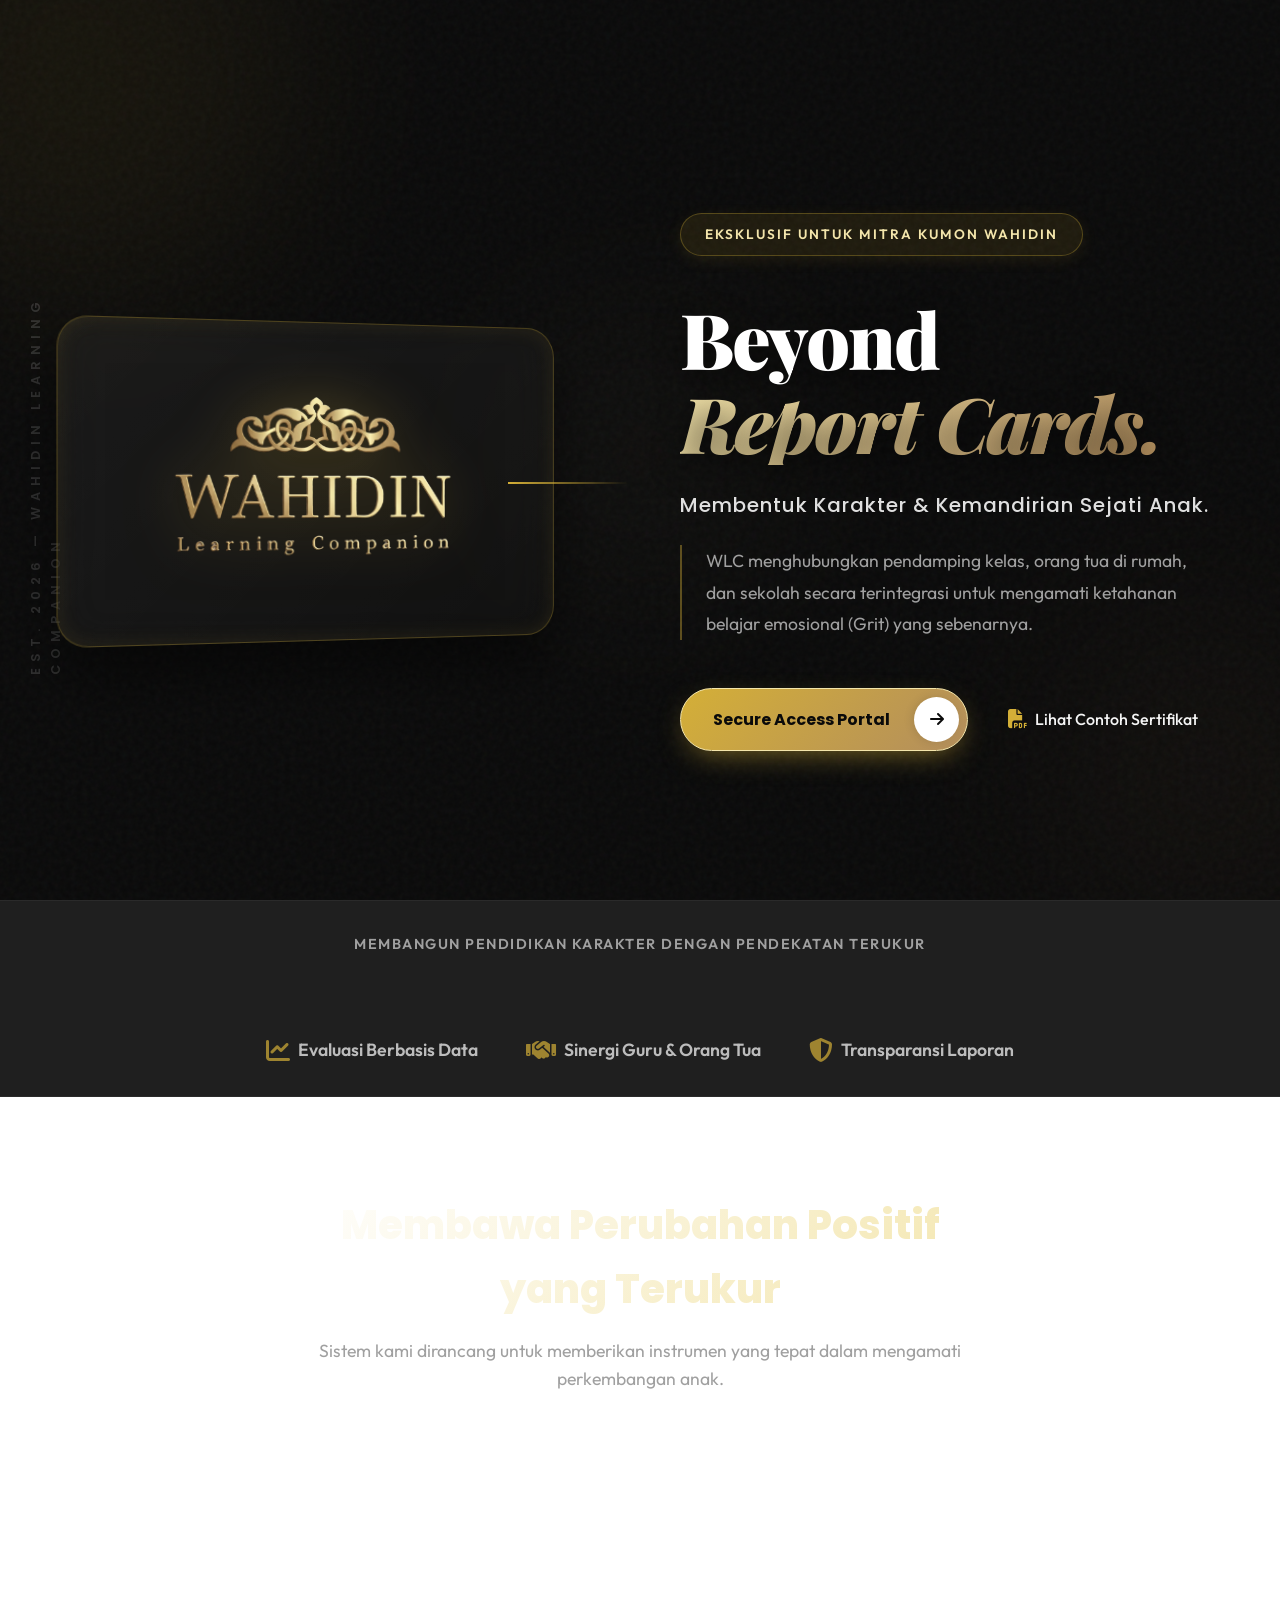
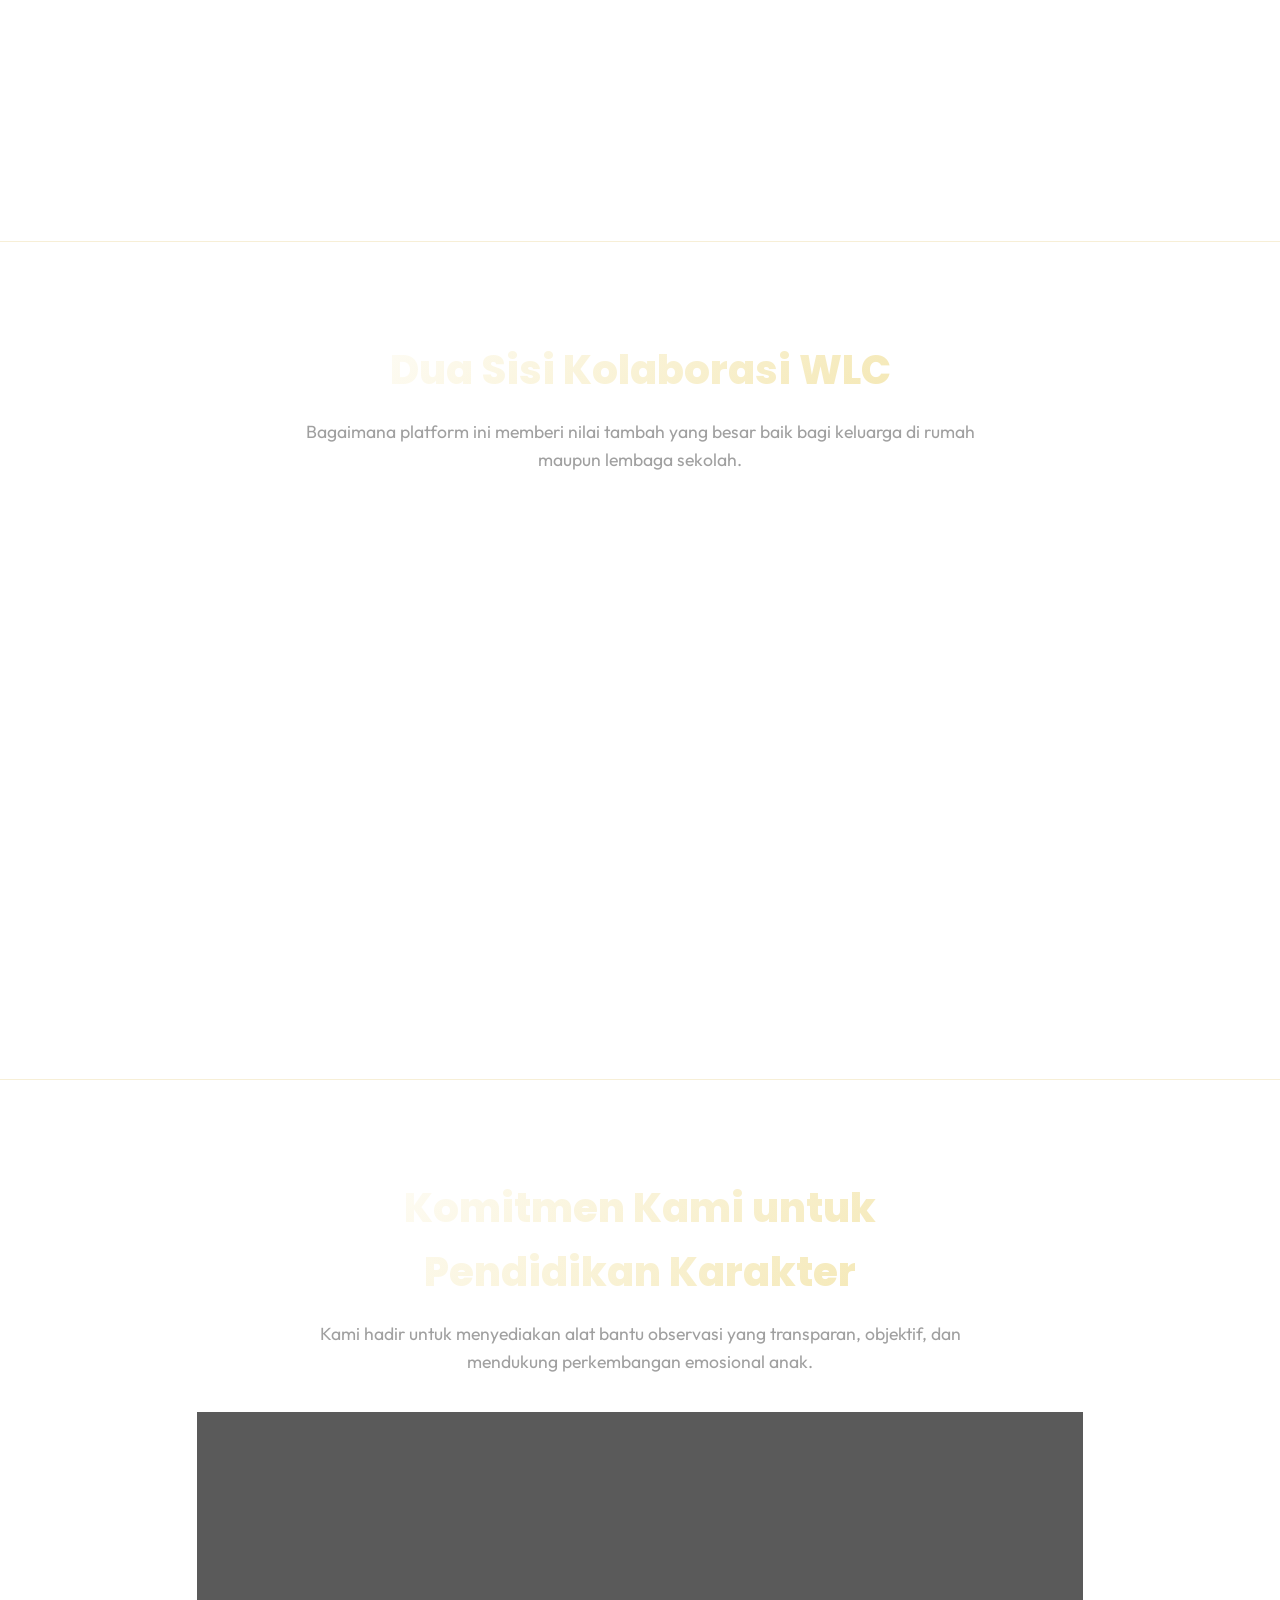
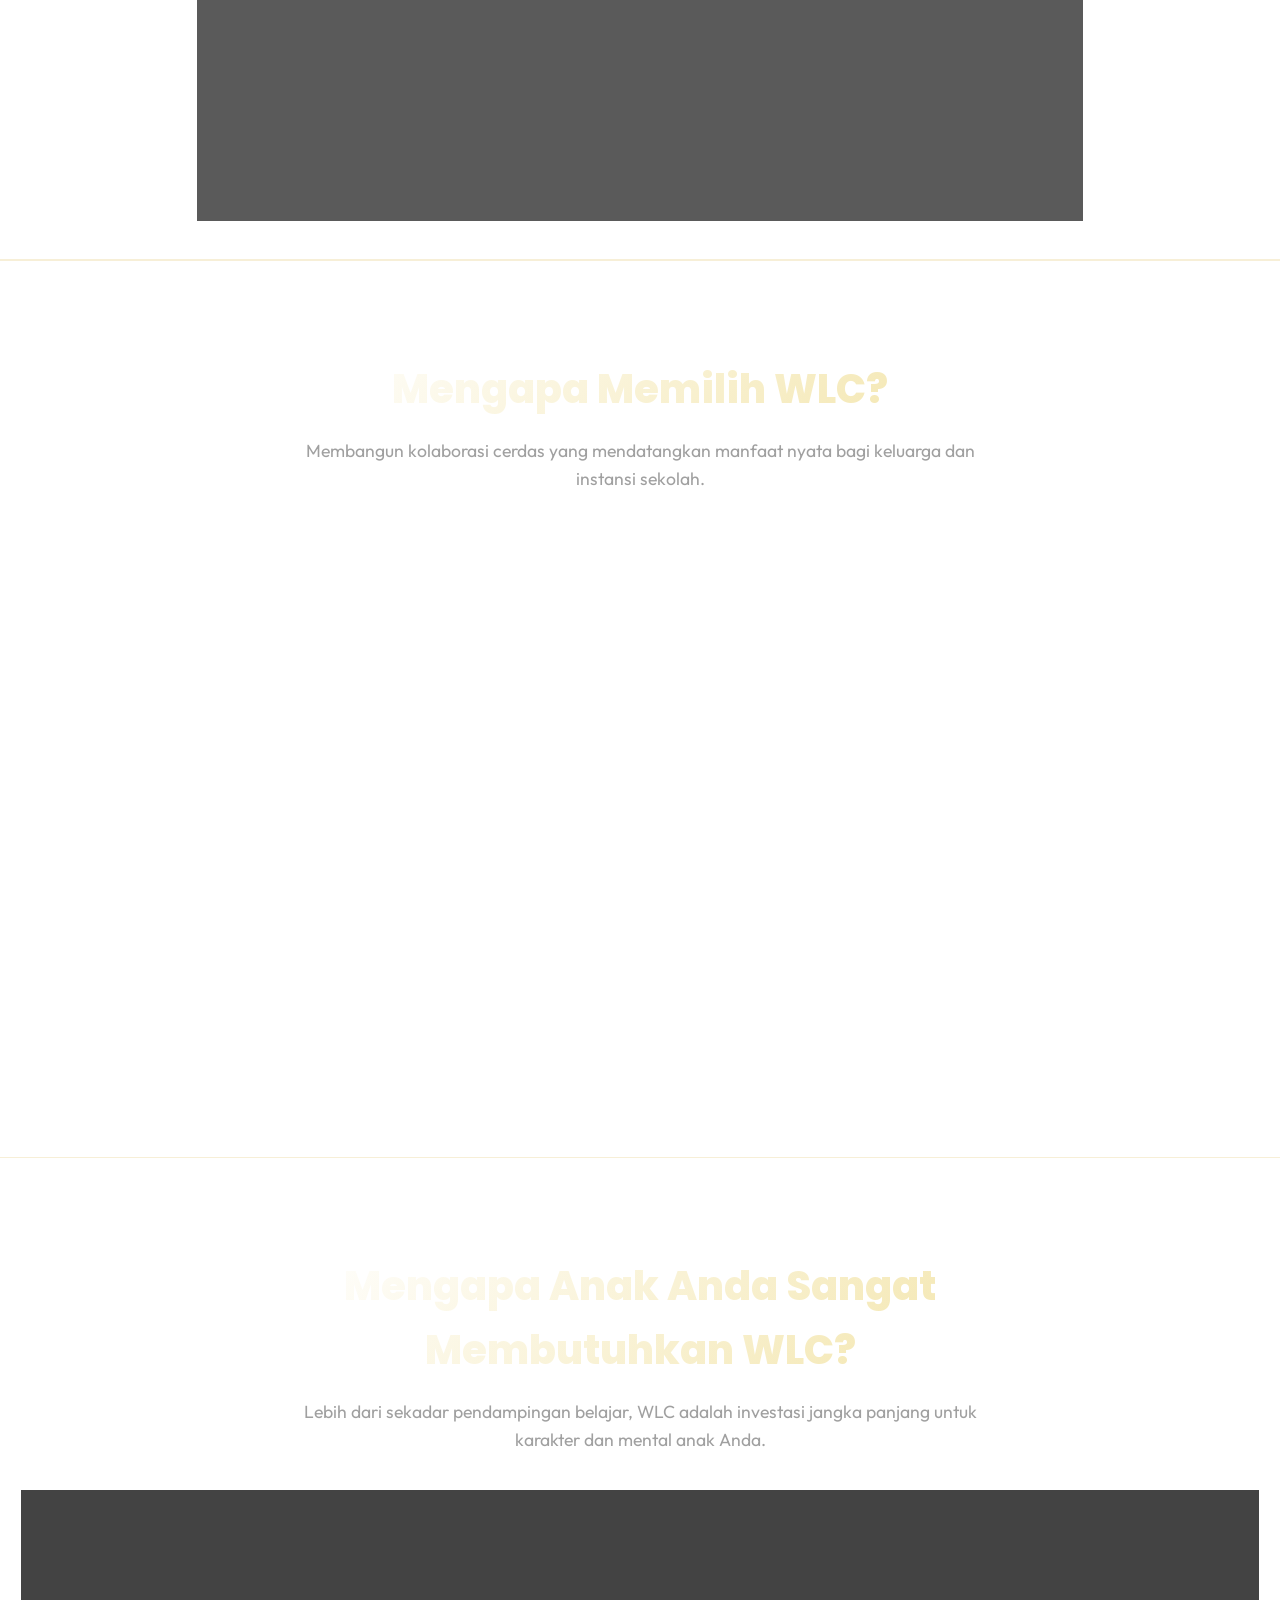
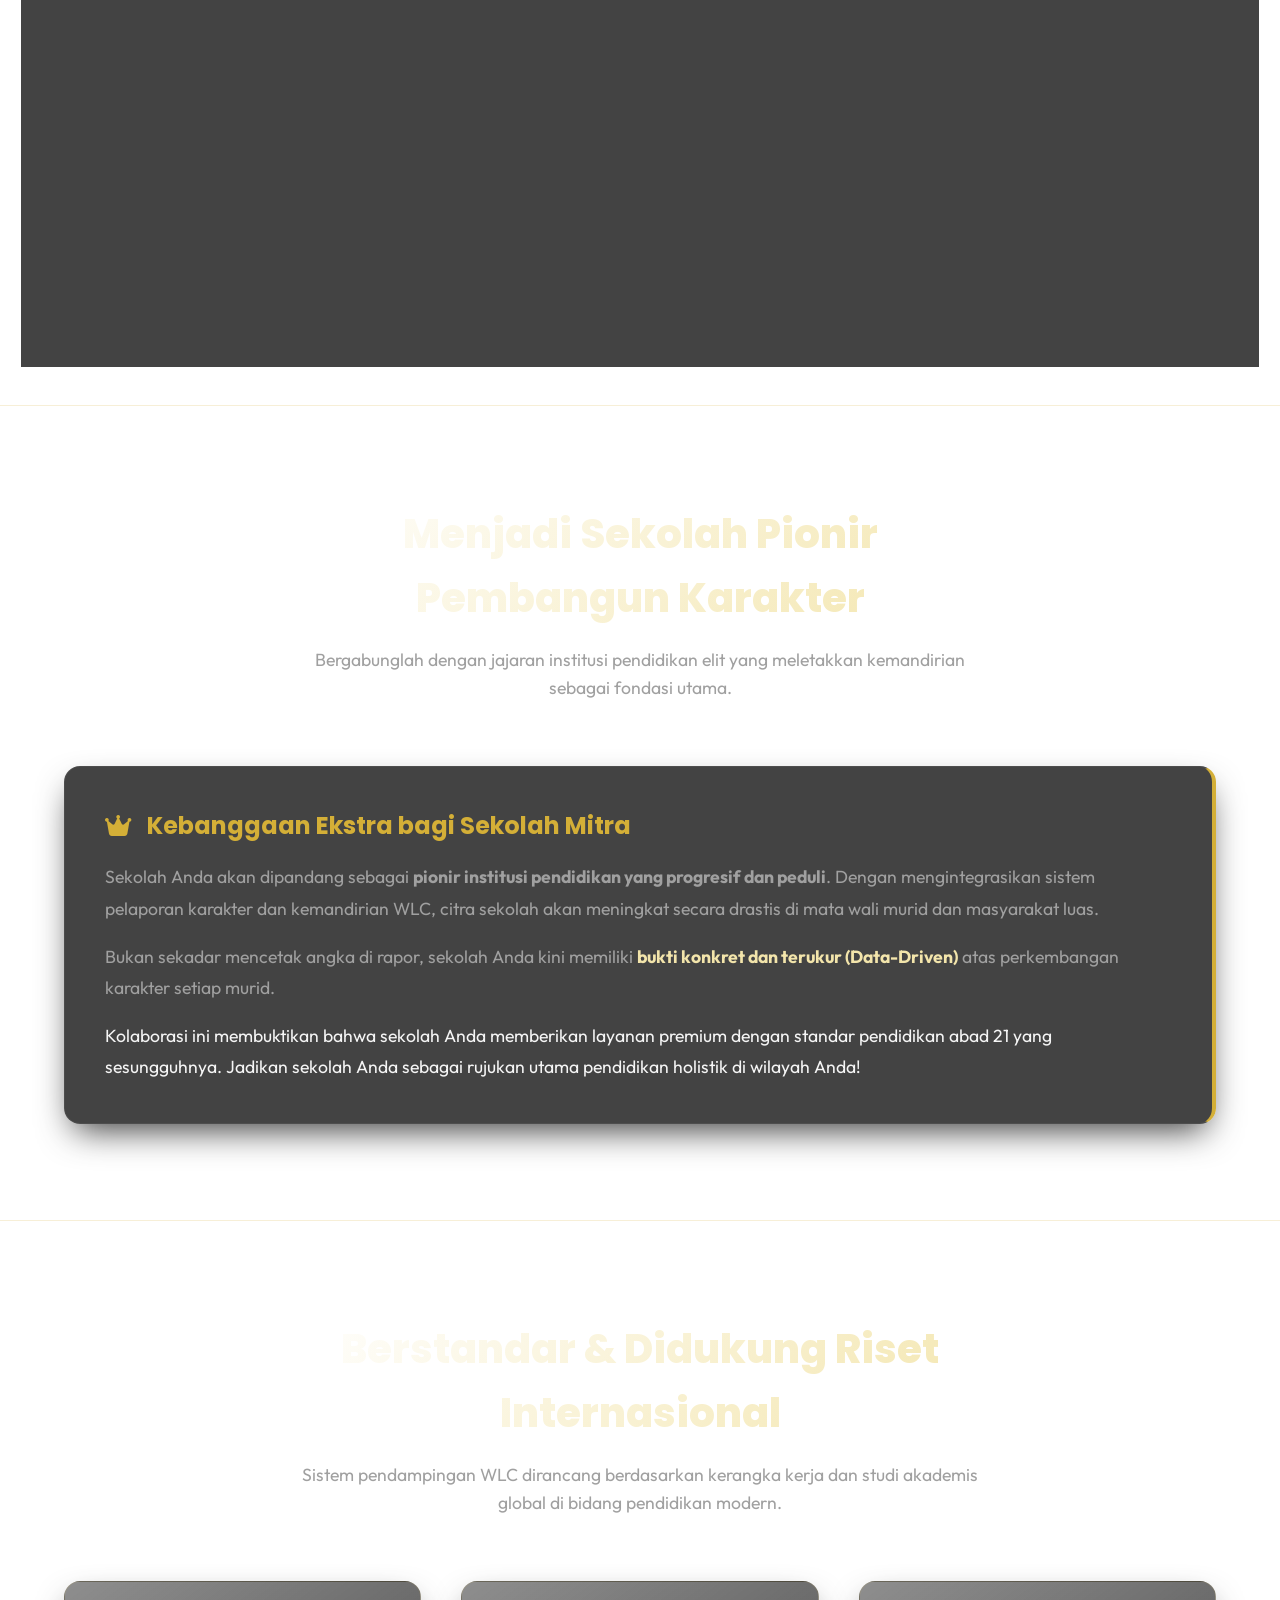
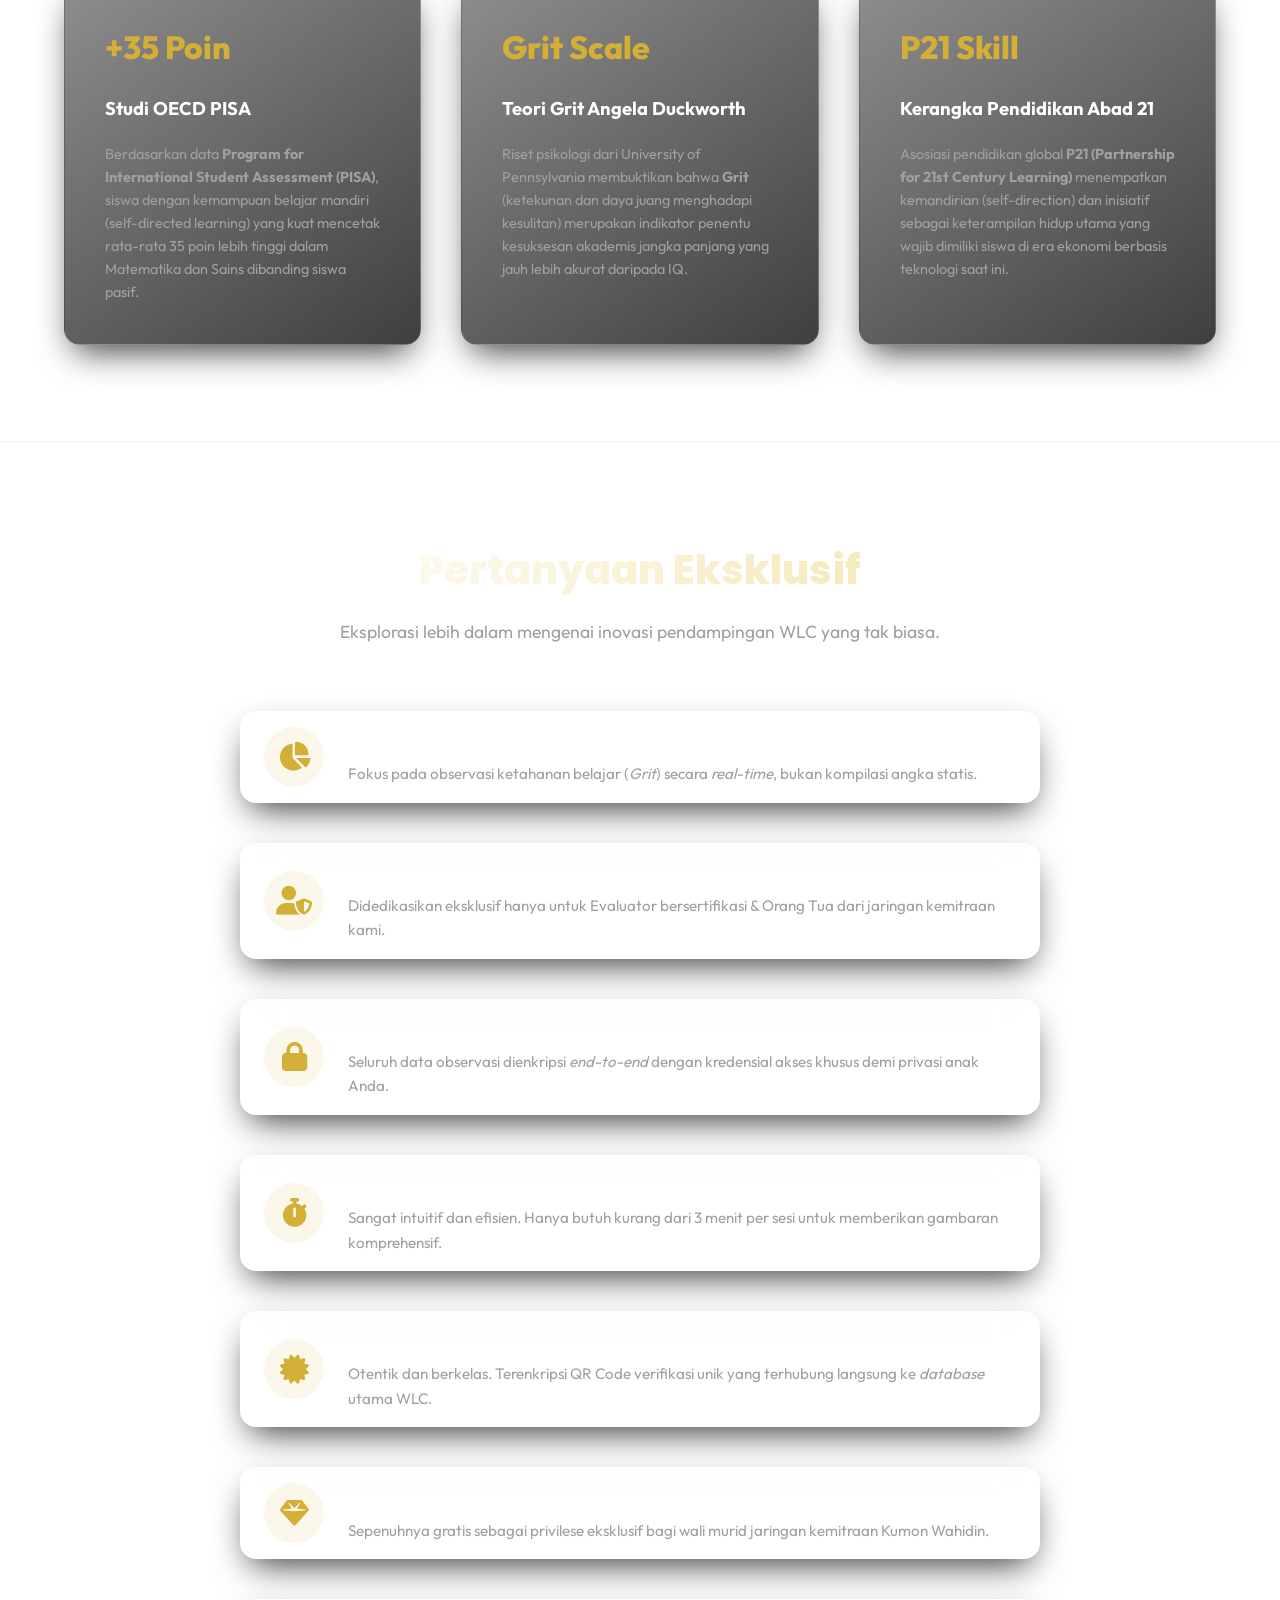
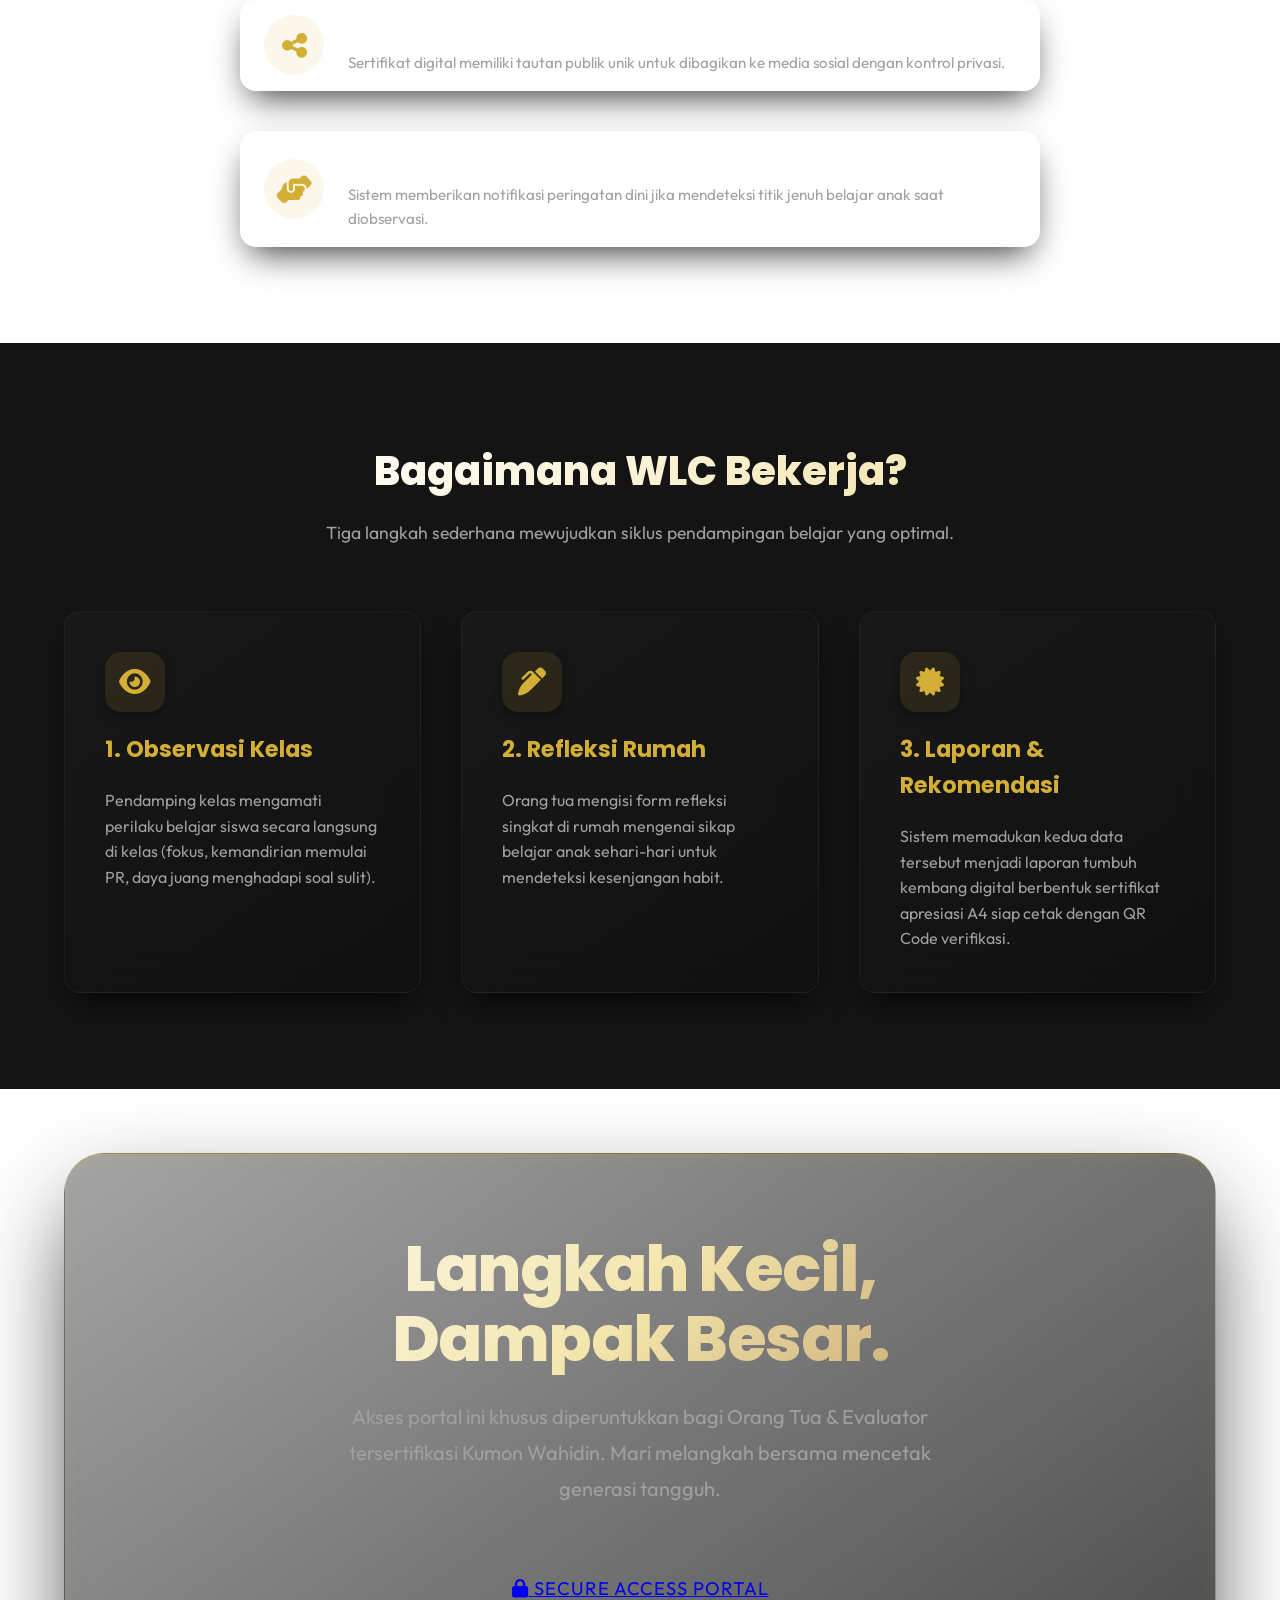
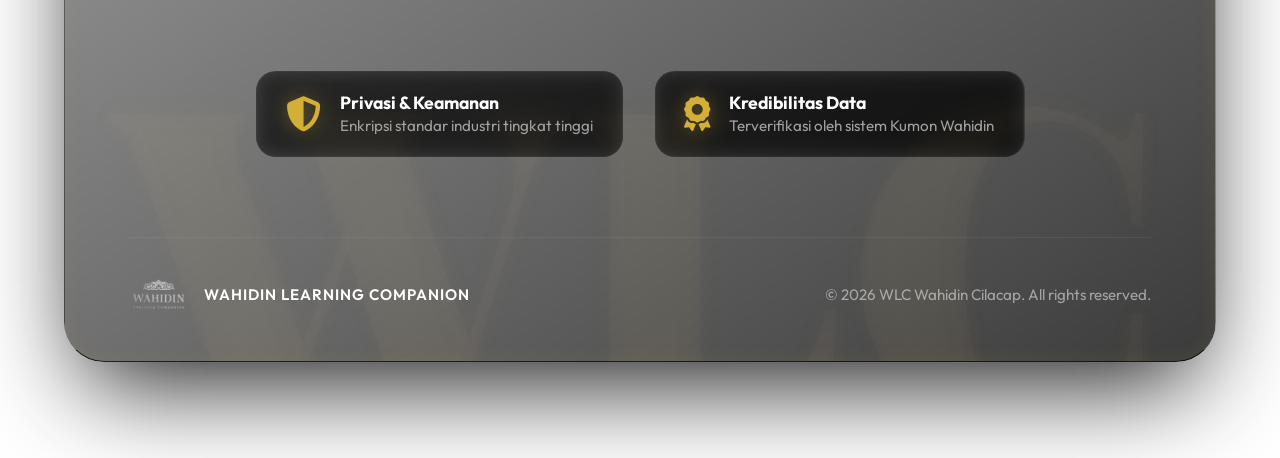
==== commit cd1db5f7: "style: change FAQ cards to a vertical list format" ====
--- a/index.html
+++ b/index.html
@@ -985,62 +985,78 @@
             <h2 style="color: var(--primary);">Pertanyaan Eksklusif</h2>
             <p>Eksplorasi lebih dalam mengenai inovasi pendampingan WLC yang tak biasa.</p>
         </div>
-        <div class="feature-grid" style="grid-template-columns: repeat(auto-fit, minmax(280px, 1fr)); text-align: center;">
-            <div class="feature-card" style="border: none; background: transparent; padding: 1rem;">
-                <div style="width: 70px; height: 70px; border-radius: 50%; background: rgba(212, 175, 55, 0.1); display: flex; justify-content: center; align-items: center; margin: 0 auto 1.5rem;">
-                    <i class="fas fa-chart-pie" style="font-size: 2.2rem; color: var(--primary);"></i>
-                </div>
-                <h4 style="font-size: 1.2rem; color: #fff; margin-bottom: 0.8rem;">Beda dari Aplikasi Rapor?</h4>
-                <p style="font-size: 0.95rem; color: var(--text-muted);">Fokus pada observasi ketahanan belajar (<em>Grit</em>) secara <em>real-time</em>, bukan kompilasi angka statis.</p>
-            </div>
-            <div class="feature-card" style="border: none; background: transparent; padding: 1rem;">
-                <div style="width: 70px; height: 70px; border-radius: 50%; background: rgba(212, 175, 55, 0.1); display: flex; justify-content: center; align-items: center; margin: 0 auto 1.5rem;">
-                    <i class="fas fa-user-shield" style="font-size: 2.2rem; color: var(--primary);"></i>
-                </div>
-                <h4 style="font-size: 1.2rem; color: #fff; margin-bottom: 0.8rem;">Akses Portal Premium</h4>
-                <p style="font-size: 0.95rem; color: var(--text-muted);">Didedikasikan eksklusif hanya untuk Evaluator bersertifikasi & Orang Tua dari jaringan kemitraan kami.</p>
-            </div>
-            <div class="feature-card" style="border: none; background: transparent; padding: 1rem;">
-                <div style="width: 70px; height: 70px; border-radius: 50%; background: rgba(212, 175, 55, 0.1); display: flex; justify-content: center; align-items: center; margin: 0 auto 1.5rem;">
-                    <i class="fas fa-lock" style="font-size: 2.2rem; color: var(--primary);"></i>
-                </div>
-                <h4 style="font-size: 1.2rem; color: #fff; margin-bottom: 0.8rem;">Jaminan Kerahasiaan</h4>
-                <p style="font-size: 0.95rem; color: var(--text-muted);">Seluruh data observasi dienkripsi <em>end-to-end</em> dengan kredensial akses khusus demi privasi anak Anda.</p>
-            </div>
-            <div class="feature-card" style="border: none; background: transparent; padding: 1rem;">
-                <div style="width: 70px; height: 70px; border-radius: 50%; background: rgba(212, 175, 55, 0.1); display: flex; justify-content: center; align-items: center; margin: 0 auto 1.5rem;">
-                    <i class="fas fa-stopwatch" style="font-size: 2.2rem; color: var(--primary);"></i>
-                </div>
-                <h4 style="font-size: 1.2rem; color: #fff; margin-bottom: 0.8rem;">Waktu Refleksi</h4>
-                <p style="font-size: 0.95rem; color: var(--text-muted);">Sangat intuitif dan efisien. Hanya butuh kurang dari 3 menit per sesi untuk memberikan gambaran komprehensif.</p>
-            </div>
-            <div class="feature-card" style="border: none; background: transparent; padding: 1rem;">
-                <div style="width: 70px; height: 70px; border-radius: 50%; background: rgba(212, 175, 55, 0.1); display: flex; justify-content: center; align-items: center; margin: 0 auto 1.5rem;">
-                    <i class="fas fa-certificate" style="font-size: 2.2rem; color: var(--primary);"></i>
-                </div>
-                <h4 style="font-size: 1.2rem; color: #fff; margin-bottom: 0.8rem;">Validitas Sertifikat</h4>
-                <p style="font-size: 0.95rem; color: var(--text-muted);">Otentik dan berkelas. Terenkripsi QR Code verifikasi unik yang terhubung langsung ke <em>database</em> utama WLC.</p>
-            </div>
-            <div class="feature-card" style="border: none; background: transparent; padding: 1rem;">
-                <div style="width: 70px; height: 70px; border-radius: 50%; background: rgba(212, 175, 55, 0.1); display: flex; justify-content: center; align-items: center; margin: 0 auto 1.5rem;">
-                    <i class="fas fa-gem" style="font-size: 2.2rem; color: var(--primary);"></i>
-                </div>
-                <h4 style="font-size: 1.2rem; color: #fff; margin-bottom: 0.8rem;">Biaya Akses Aplikasi</h4>
-                <p style="font-size: 0.95rem; color: var(--text-muted);">Sepenuhnya gratis sebagai privilese eksklusif bagi wali murid jaringan kemitraan Kumon Wahidin.</p>
-            </div>
-            <div class="feature-card" style="border: none; background: transparent; padding: 1rem;">
-                <div style="width: 70px; height: 70px; border-radius: 50%; background: rgba(212, 175, 55, 0.1); display: flex; justify-content: center; align-items: center; margin: 0 auto 1.5rem;">
-                    <i class="fas fa-share-alt" style="font-size: 2.2rem; color: var(--primary);"></i>
-                </div>
-                <h4 style="font-size: 1.2rem; color: #fff; margin-bottom: 0.8rem;">Berbagi Portofolio</h4>
-                <p style="font-size: 0.95rem; color: var(--text-muted);">Sertifikat digital memiliki tautan publik unik untuk dibagikan ke media sosial dengan kontrol privasi.</p>
-            </div>
-            <div class="feature-card" style="border: none; background: transparent; padding: 1rem;">
-                <div style="width: 70px; height: 70px; border-radius: 50%; background: rgba(212, 175, 55, 0.1); display: flex; justify-content: center; align-items: center; margin: 0 auto 1.5rem;">
-                    <i class="fas fa-hands-helping" style="font-size: 2.2rem; color: var(--primary);"></i>
-                </div>
-                <h4 style="font-size: 1.2rem; color: #fff; margin-bottom: 0.8rem;">Kendala Emosional</h4>
-                <p style="font-size: 0.95rem; color: var(--text-muted);">Sistem memberikan notifikasi peringatan dini jika mendeteksi titik jenuh belajar anak saat diobservasi.</p>
+        <div class="feature-grid" style="grid-template-columns: 1fr; max-width: 800px; margin: 0 auto;">
+            <div class="feature-card" style="border: none; background: transparent; padding: 1rem 1.5rem; display: grid; grid-template-columns: auto 1fr; gap: 1.5rem; align-items: center; text-align: left;">
+                <div style="width: 60px; height: 60px; border-radius: 50%; background: rgba(212, 175, 55, 0.1); display: flex; justify-content: center; align-items: center;">
+                    <i class="fas fa-chart-pie" style="font-size: 1.8rem; color: var(--primary);"></i>
+                </div>
+                <div>
+                    <h4 style="font-size: 1.2rem; color: #fff; margin-bottom: 0.3rem;">Beda dari Aplikasi Rapor?</h4>
+                    <p style="font-size: 0.95rem; color: var(--text-muted); margin: 0;">Fokus pada observasi ketahanan belajar (<em>Grit</em>) secara <em>real-time</em>, bukan kompilasi angka statis.</p>
+                </div>
+            </div>
+            <div class="feature-card" style="border: none; background: transparent; padding: 1rem 1.5rem; display: grid; grid-template-columns: auto 1fr; gap: 1.5rem; align-items: center; text-align: left;">
+                <div style="width: 60px; height: 60px; border-radius: 50%; background: rgba(212, 175, 55, 0.1); display: flex; justify-content: center; align-items: center;">
+                    <i class="fas fa-user-shield" style="font-size: 1.8rem; color: var(--primary);"></i>
+                </div>
+                <div>
+                    <h4 style="font-size: 1.2rem; color: #fff; margin-bottom: 0.3rem;">Akses Portal Premium</h4>
+                    <p style="font-size: 0.95rem; color: var(--text-muted); margin: 0;">Didedikasikan eksklusif hanya untuk Evaluator bersertifikasi & Orang Tua dari jaringan kemitraan kami.</p>
+                </div>
+            </div>
+            <div class="feature-card" style="border: none; background: transparent; padding: 1rem 1.5rem; display: grid; grid-template-columns: auto 1fr; gap: 1.5rem; align-items: center; text-align: left;">
+                <div style="width: 60px; height: 60px; border-radius: 50%; background: rgba(212, 175, 55, 0.1); display: flex; justify-content: center; align-items: center;">
+                    <i class="fas fa-lock" style="font-size: 1.8rem; color: var(--primary);"></i>
+                </div>
+                <div>
+                    <h4 style="font-size: 1.2rem; color: #fff; margin-bottom: 0.3rem;">Jaminan Kerahasiaan</h4>
+                    <p style="font-size: 0.95rem; color: var(--text-muted); margin: 0;">Seluruh data observasi dienkripsi <em>end-to-end</em> dengan kredensial akses khusus demi privasi anak Anda.</p>
+                </div>
+            </div>
+            <div class="feature-card" style="border: none; background: transparent; padding: 1rem 1.5rem; display: grid; grid-template-columns: auto 1fr; gap: 1.5rem; align-items: center; text-align: left;">
+                <div style="width: 60px; height: 60px; border-radius: 50%; background: rgba(212, 175, 55, 0.1); display: flex; justify-content: center; align-items: center;">
+                    <i class="fas fa-stopwatch" style="font-size: 1.8rem; color: var(--primary);"></i>
+                </div>
+                <div>
+                    <h4 style="font-size: 1.2rem; color: #fff; margin-bottom: 0.3rem;">Waktu Refleksi</h4>
+                    <p style="font-size: 0.95rem; color: var(--text-muted); margin: 0;">Sangat intuitif dan efisien. Hanya butuh kurang dari 3 menit per sesi untuk memberikan gambaran komprehensif.</p>
+                </div>
+            </div>
+            <div class="feature-card" style="border: none; background: transparent; padding: 1rem 1.5rem; display: grid; grid-template-columns: auto 1fr; gap: 1.5rem; align-items: center; text-align: left;">
+                <div style="width: 60px; height: 60px; border-radius: 50%; background: rgba(212, 175, 55, 0.1); display: flex; justify-content: center; align-items: center;">
+                    <i class="fas fa-certificate" style="font-size: 1.8rem; color: var(--primary);"></i>
+                </div>
+                <div>
+                    <h4 style="font-size: 1.2rem; color: #fff; margin-bottom: 0.3rem;">Validitas Sertifikat</h4>
+                    <p style="font-size: 0.95rem; color: var(--text-muted); margin: 0;">Otentik dan berkelas. Terenkripsi QR Code verifikasi unik yang terhubung langsung ke <em>database</em> utama WLC.</p>
+                </div>
+            </div>
+            <div class="feature-card" style="border: none; background: transparent; padding: 1rem 1.5rem; display: grid; grid-template-columns: auto 1fr; gap: 1.5rem; align-items: center; text-align: left;">
+                <div style="width: 60px; height: 60px; border-radius: 50%; background: rgba(212, 175, 55, 0.1); display: flex; justify-content: center; align-items: center;">
+                    <i class="fas fa-gem" style="font-size: 1.8rem; color: var(--primary);"></i>
+                </div>
+                <div>
+                    <h4 style="font-size: 1.2rem; color: #fff; margin-bottom: 0.3rem;">Biaya Akses Aplikasi</h4>
+                    <p style="font-size: 0.95rem; color: var(--text-muted); margin: 0;">Sepenuhnya gratis sebagai privilese eksklusif bagi wali murid jaringan kemitraan Kumon Wahidin.</p>
+                </div>
+            </div>
+            <div class="feature-card" style="border: none; background: transparent; padding: 1rem 1.5rem; display: grid; grid-template-columns: auto 1fr; gap: 1.5rem; align-items: center; text-align: left;">
+                <div style="width: 60px; height: 60px; border-radius: 50%; background: rgba(212, 175, 55, 0.1); display: flex; justify-content: center; align-items: center;">
+                    <i class="fas fa-share-alt" style="font-size: 1.8rem; color: var(--primary);"></i>
+                </div>
+                <div>
+                    <h4 style="font-size: 1.2rem; color: #fff; margin-bottom: 0.3rem;">Berbagi Portofolio</h4>
+                    <p style="font-size: 0.95rem; color: var(--text-muted); margin: 0;">Sertifikat digital memiliki tautan publik unik untuk dibagikan ke media sosial dengan kontrol privasi.</p>
+                </div>
+            </div>
+            <div class="feature-card" style="border: none; background: transparent; padding: 1rem 1.5rem; display: grid; grid-template-columns: auto 1fr; gap: 1.5rem; align-items: center; text-align: left;">
+                <div style="width: 60px; height: 60px; border-radius: 50%; background: rgba(212, 175, 55, 0.1); display: flex; justify-content: center; align-items: center;">
+                    <i class="fas fa-hands-helping" style="font-size: 1.8rem; color: var(--primary);"></i>
+                </div>
+                <div>
+                    <h4 style="font-size: 1.2rem; color: #fff; margin-bottom: 0.3rem;">Kendala Emosional</h4>
+                    <p style="font-size: 0.95rem; color: var(--text-muted); margin: 0;">Sistem memberikan notifikasi peringatan dini jika mendeteksi titik jenuh belajar anak saat diobservasi.</p>
+                </div>
             </div>
         </div>
     </section>
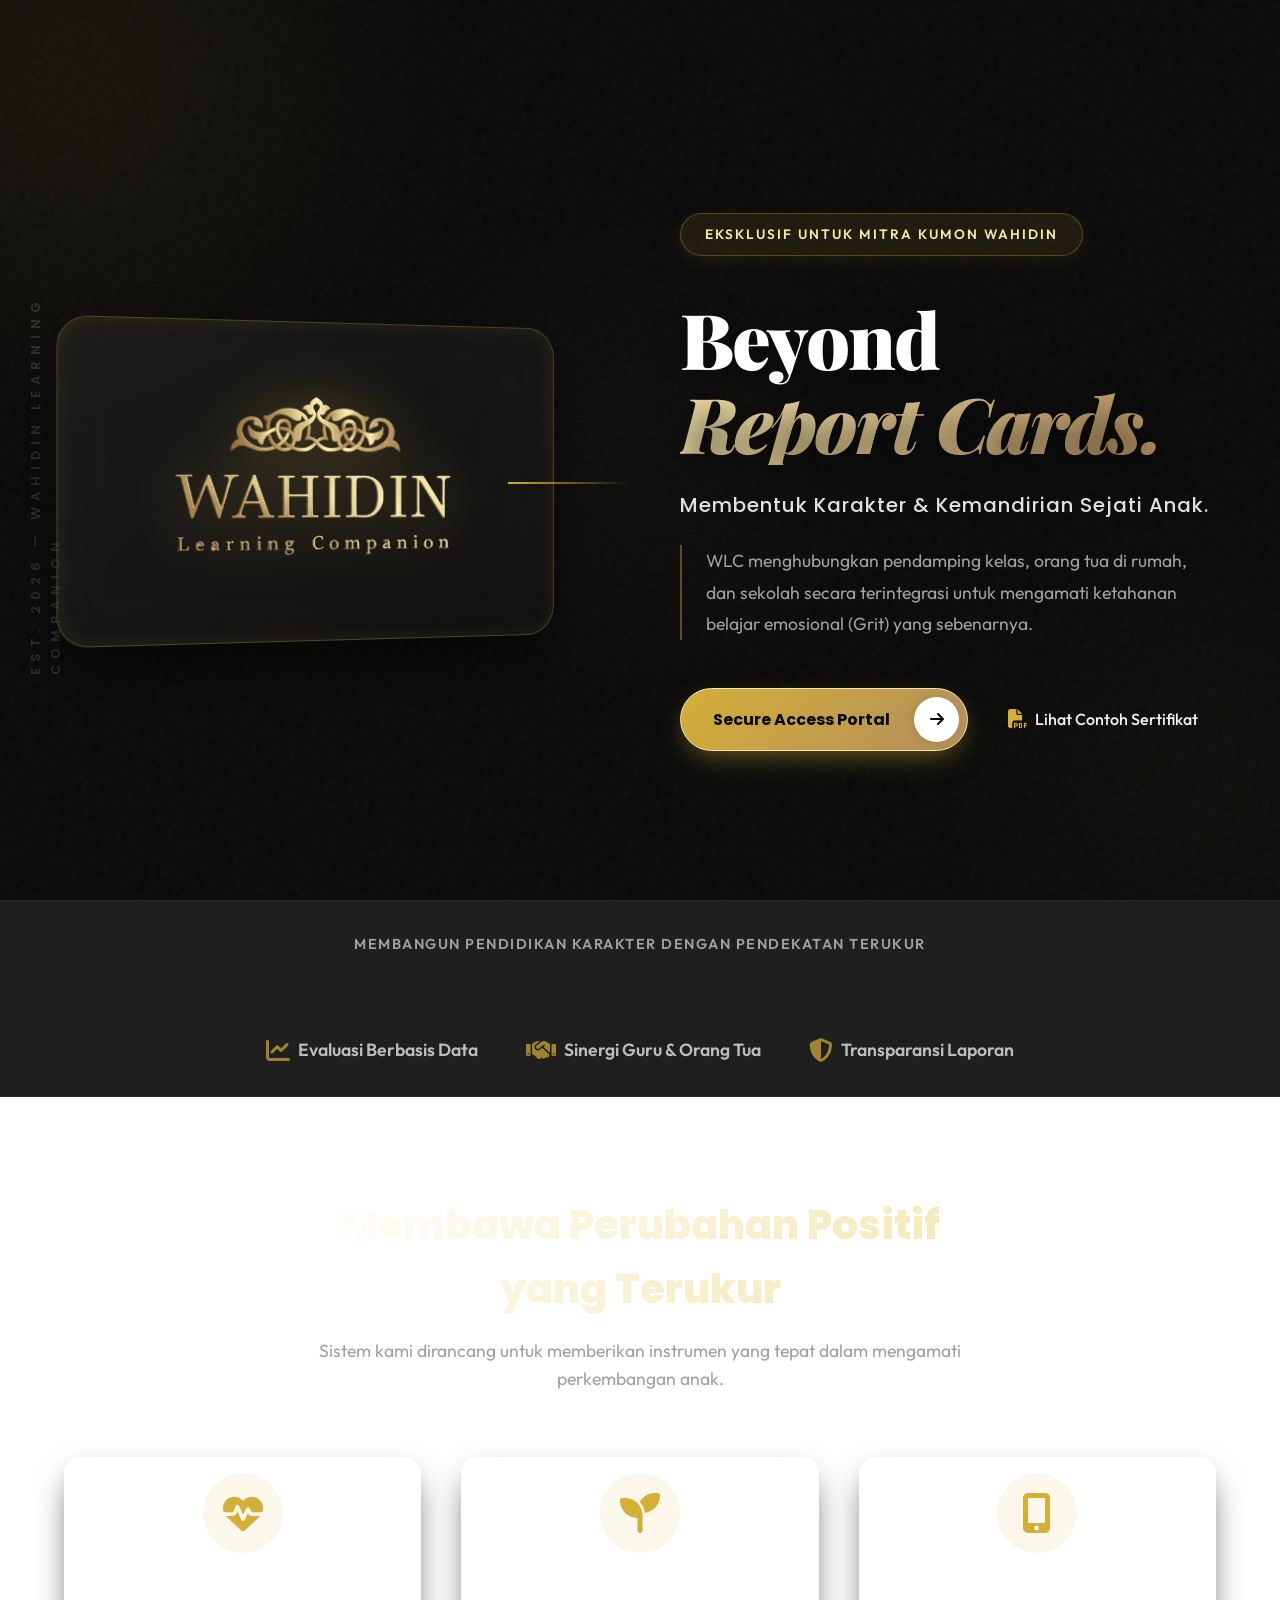
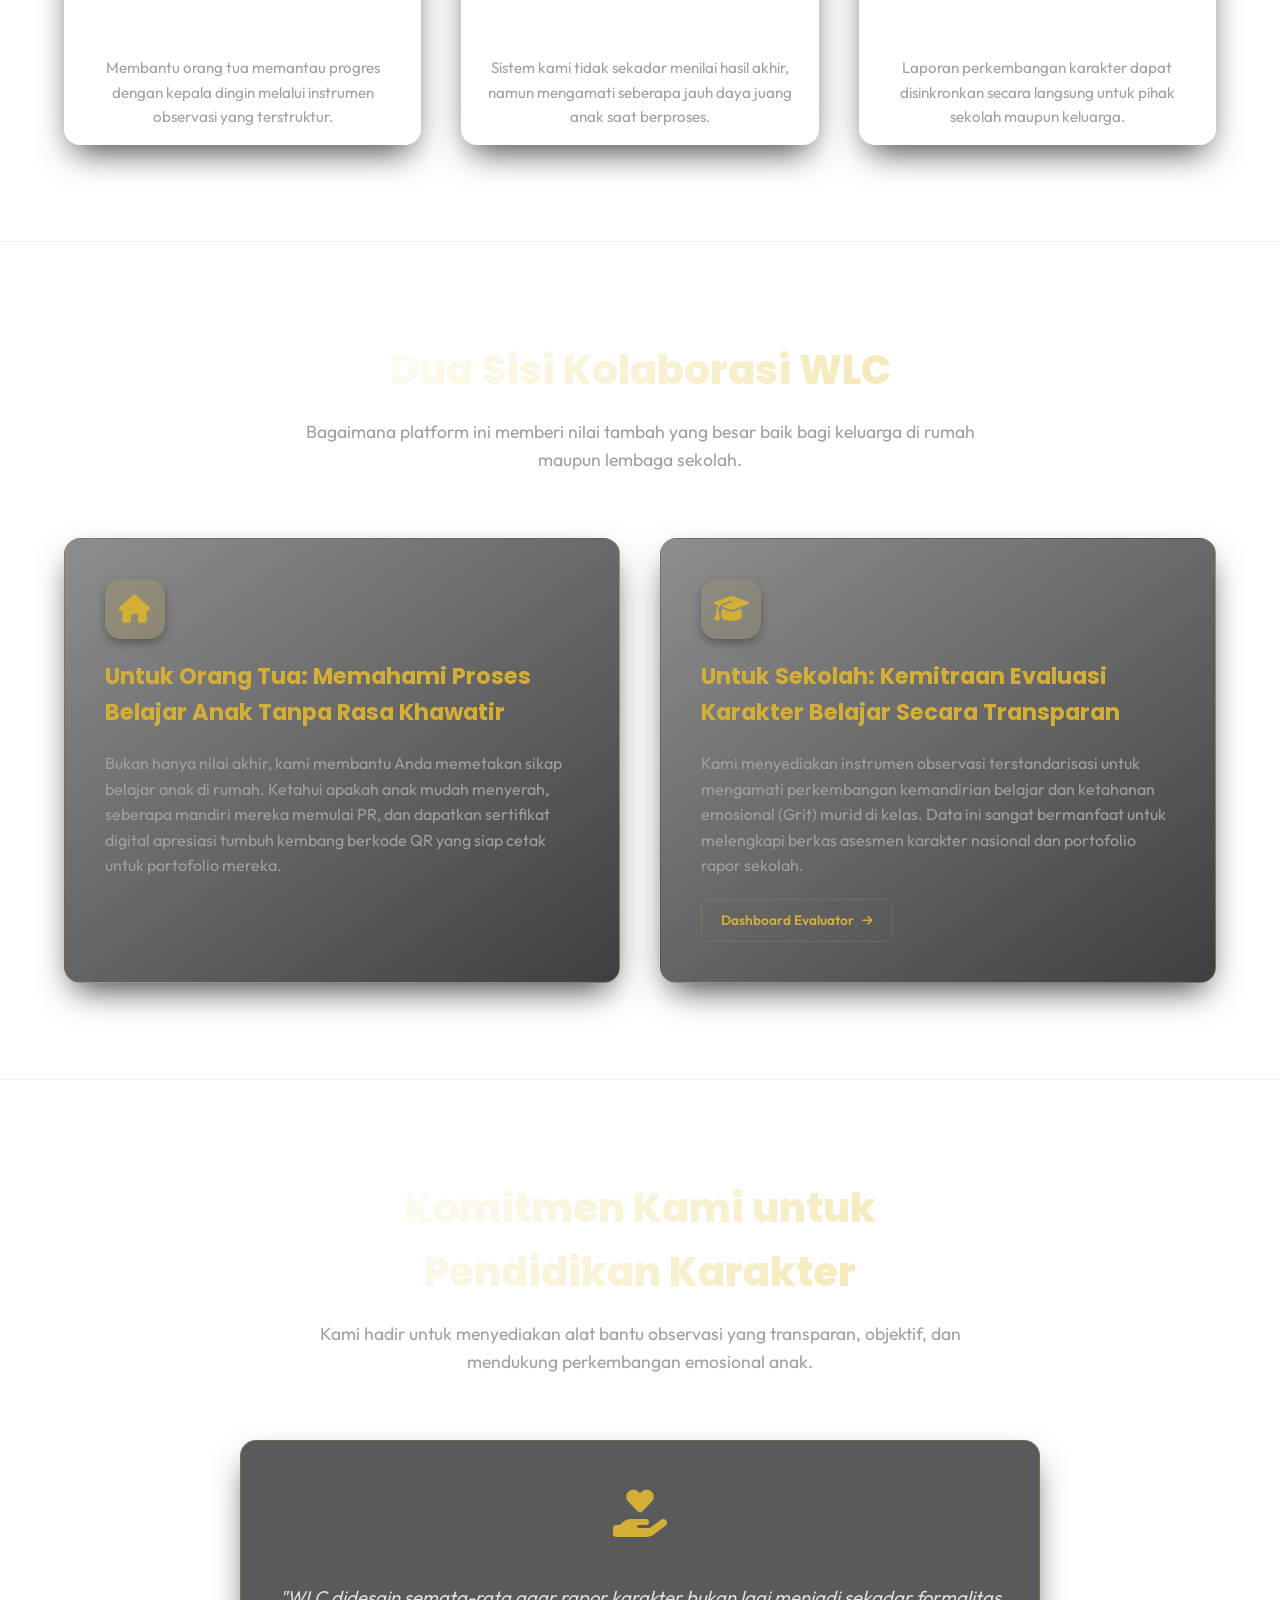
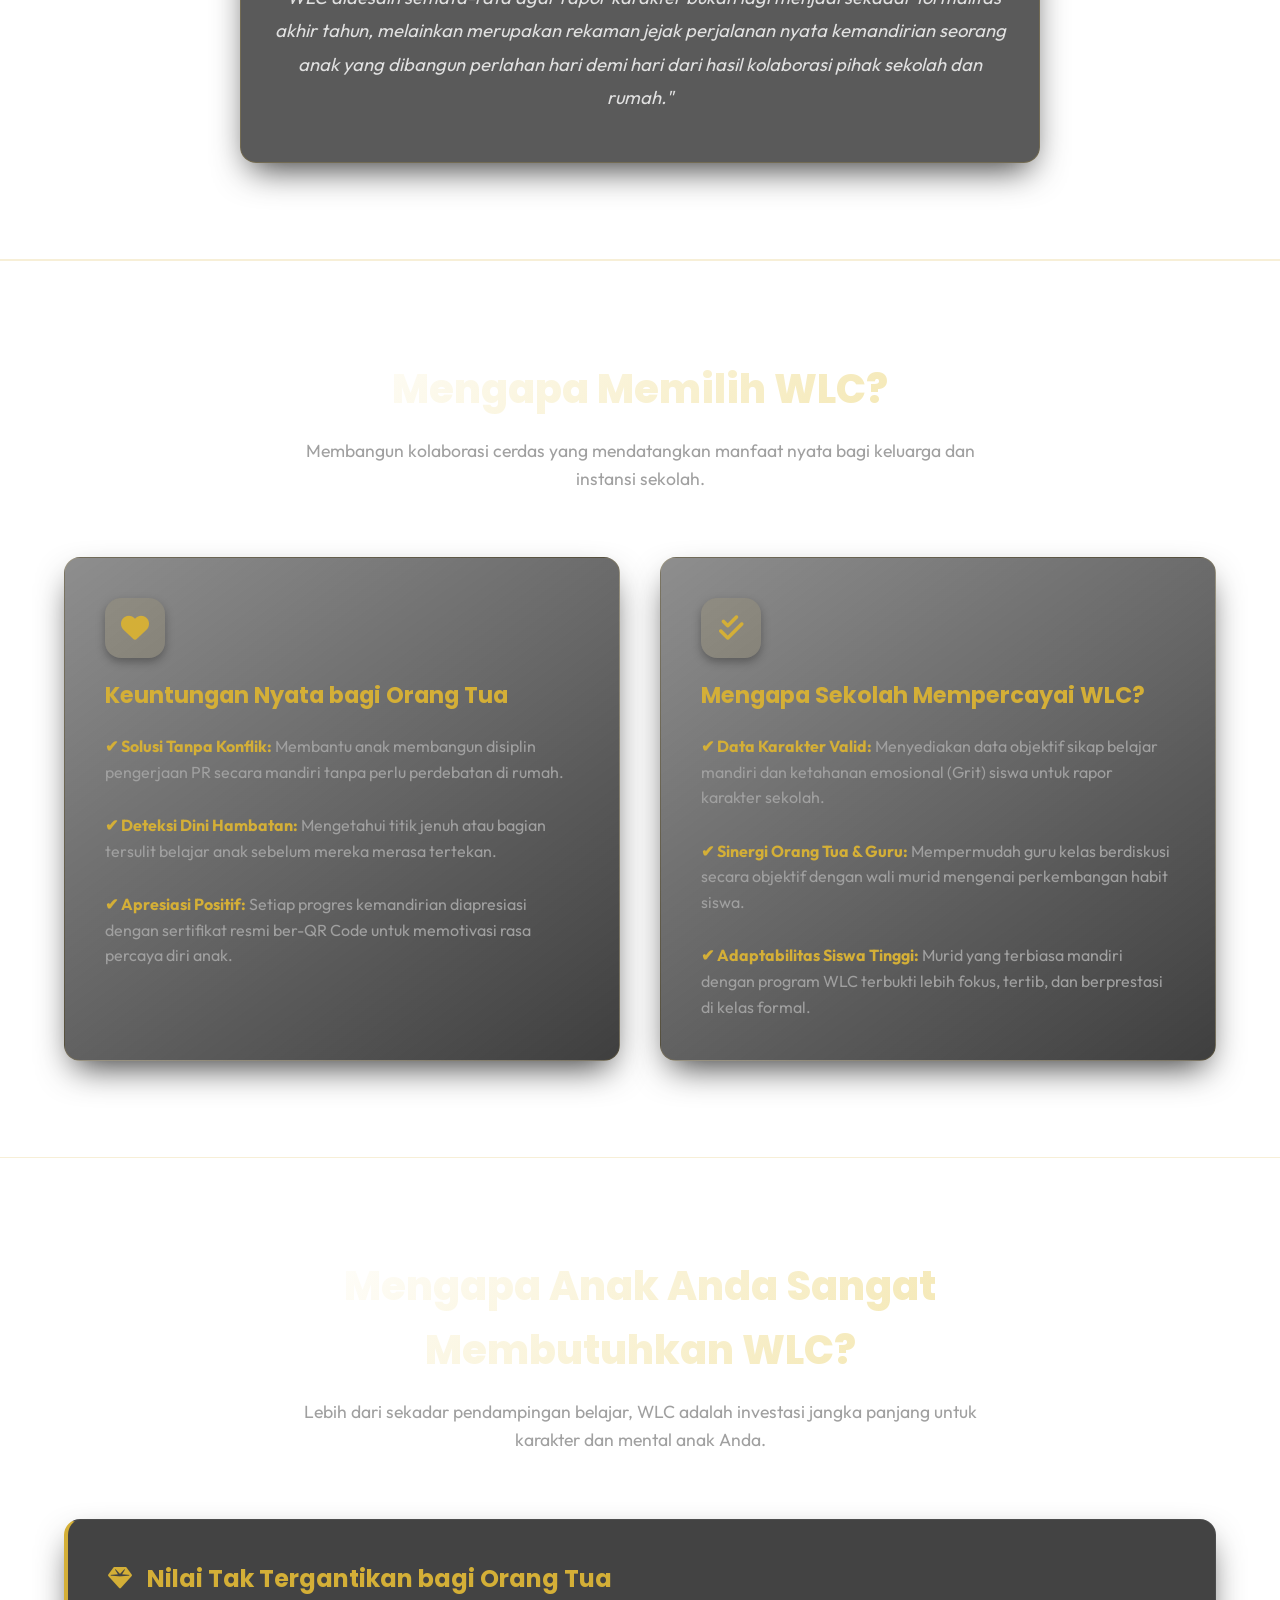
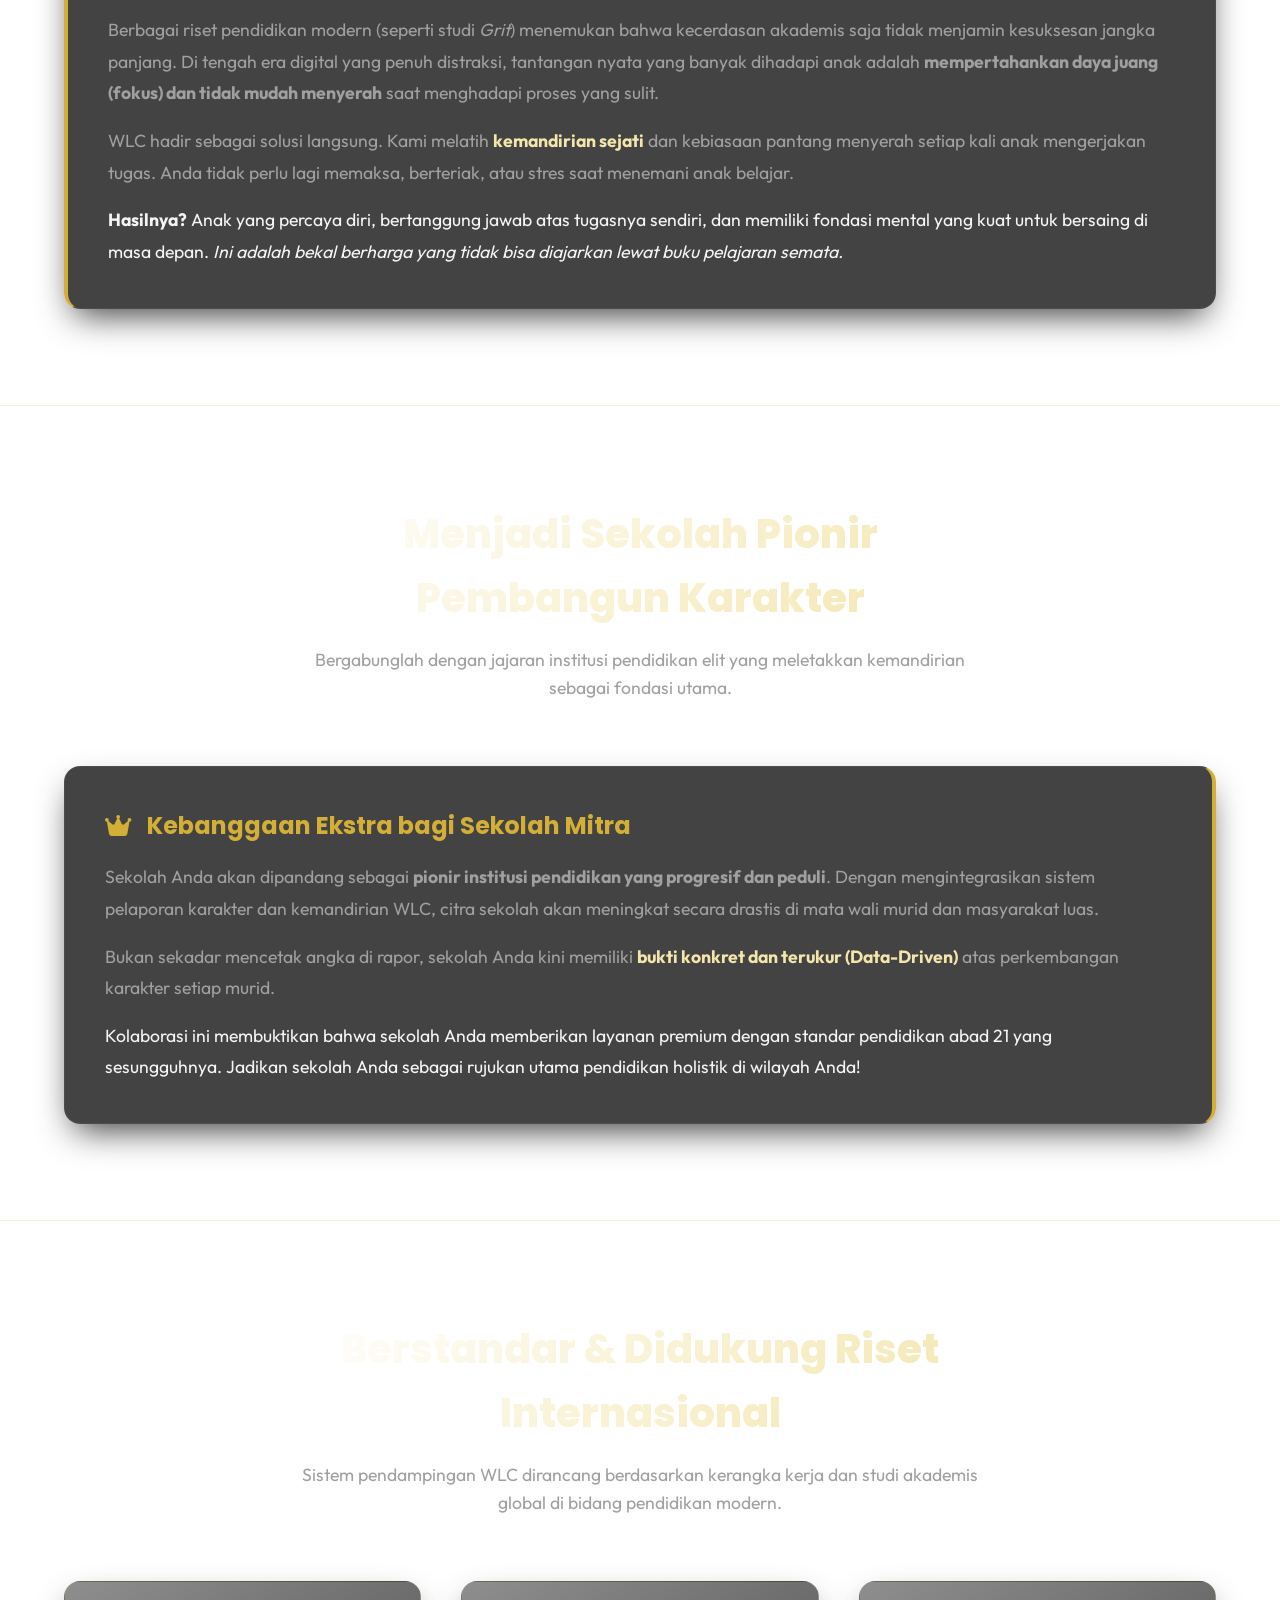
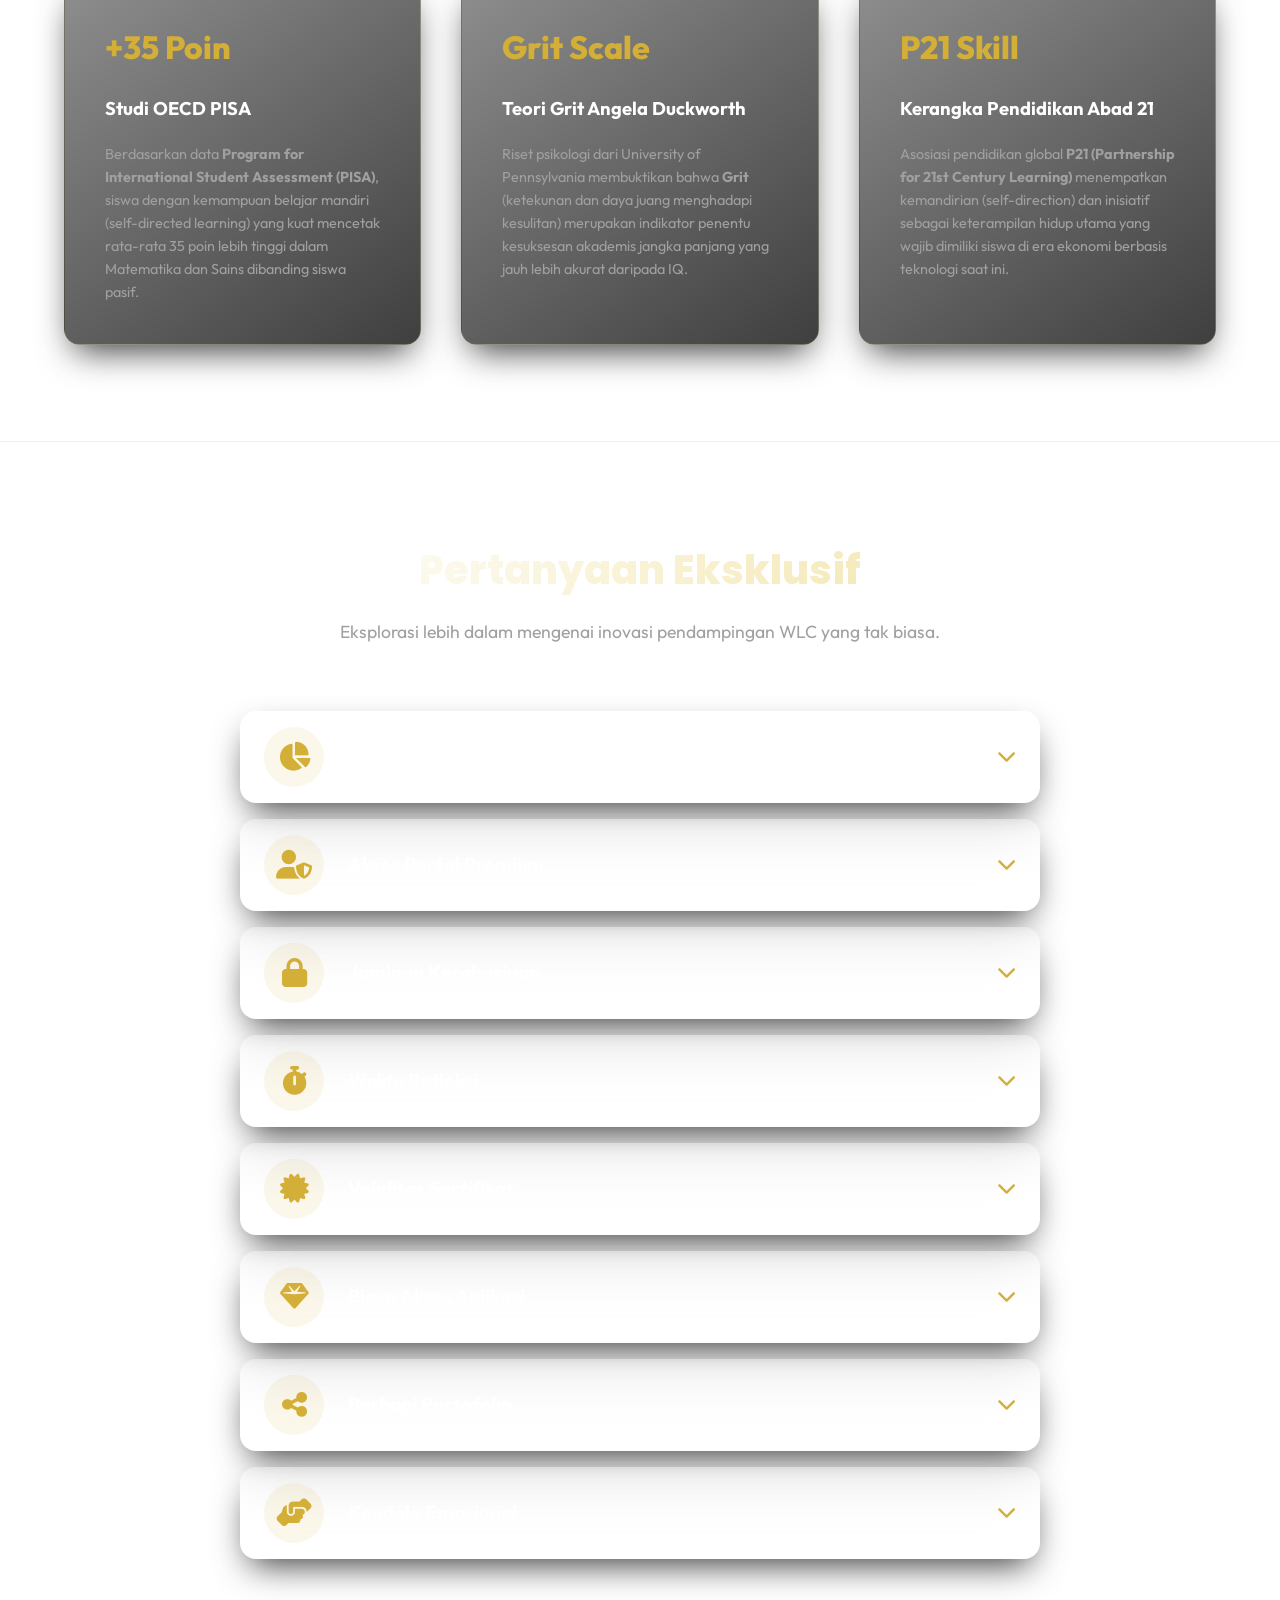
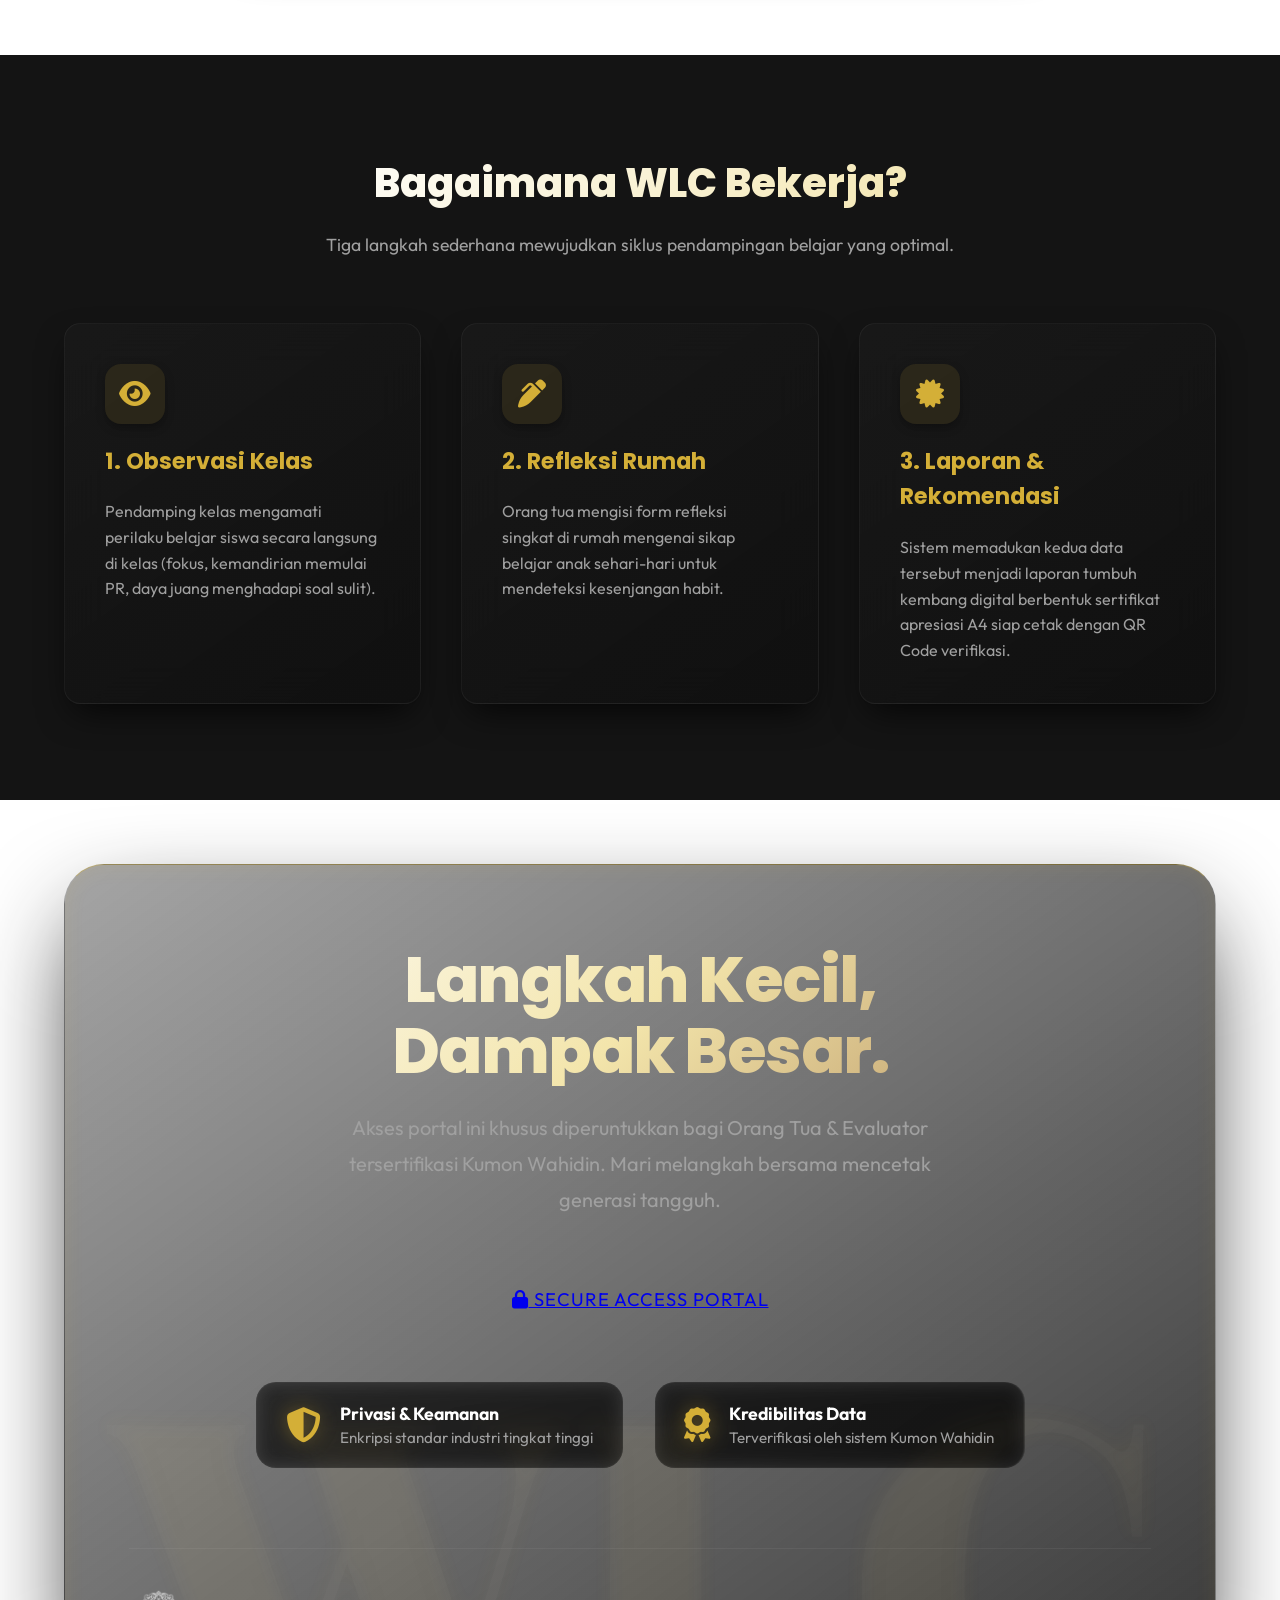
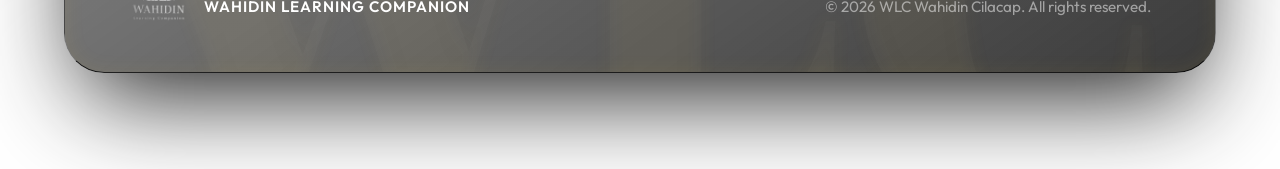
==== commit 60c6d6e0: "feat: make FAQ vertical cards collapsible (accordion behavior)" ====
--- a/index.html
+++ b/index.html
@@ -985,77 +985,101 @@
             <h2 style="color: var(--primary);">Pertanyaan Eksklusif</h2>
             <p>Eksplorasi lebih dalam mengenai inovasi pendampingan WLC yang tak biasa.</p>
         </div>
-        <div class="feature-grid" style="grid-template-columns: 1fr; max-width: 800px; margin: 0 auto;">
-            <div class="feature-card" style="border: none; background: transparent; padding: 1rem 1.5rem; display: grid; grid-template-columns: auto 1fr; gap: 1.5rem; align-items: center; text-align: left;">
-                <div style="width: 60px; height: 60px; border-radius: 50%; background: rgba(212, 175, 55, 0.1); display: flex; justify-content: center; align-items: center;">
-                    <i class="fas fa-chart-pie" style="font-size: 1.8rem; color: var(--primary);"></i>
-                </div>
-                <div>
-                    <h4 style="font-size: 1.2rem; color: #fff; margin-bottom: 0.3rem;">Beda dari Aplikasi Rapor?</h4>
-                    <p style="font-size: 0.95rem; color: var(--text-muted); margin: 0;">Fokus pada observasi ketahanan belajar (<em>Grit</em>) secara <em>real-time</em>, bukan kompilasi angka statis.</p>
-                </div>
-            </div>
-            <div class="feature-card" style="border: none; background: transparent; padding: 1rem 1.5rem; display: grid; grid-template-columns: auto 1fr; gap: 1.5rem; align-items: center; text-align: left;">
-                <div style="width: 60px; height: 60px; border-radius: 50%; background: rgba(212, 175, 55, 0.1); display: flex; justify-content: center; align-items: center;">
-                    <i class="fas fa-user-shield" style="font-size: 1.8rem; color: var(--primary);"></i>
-                </div>
-                <div>
-                    <h4 style="font-size: 1.2rem; color: #fff; margin-bottom: 0.3rem;">Akses Portal Premium</h4>
-                    <p style="font-size: 0.95rem; color: var(--text-muted); margin: 0;">Didedikasikan eksklusif hanya untuk Evaluator bersertifikasi & Orang Tua dari jaringan kemitraan kami.</p>
-                </div>
-            </div>
-            <div class="feature-card" style="border: none; background: transparent; padding: 1rem 1.5rem; display: grid; grid-template-columns: auto 1fr; gap: 1.5rem; align-items: center; text-align: left;">
-                <div style="width: 60px; height: 60px; border-radius: 50%; background: rgba(212, 175, 55, 0.1); display: flex; justify-content: center; align-items: center;">
-                    <i class="fas fa-lock" style="font-size: 1.8rem; color: var(--primary);"></i>
-                </div>
-                <div>
-                    <h4 style="font-size: 1.2rem; color: #fff; margin-bottom: 0.3rem;">Jaminan Kerahasiaan</h4>
-                    <p style="font-size: 0.95rem; color: var(--text-muted); margin: 0;">Seluruh data observasi dienkripsi <em>end-to-end</em> dengan kredensial akses khusus demi privasi anak Anda.</p>
-                </div>
-            </div>
-            <div class="feature-card" style="border: none; background: transparent; padding: 1rem 1.5rem; display: grid; grid-template-columns: auto 1fr; gap: 1.5rem; align-items: center; text-align: left;">
-                <div style="width: 60px; height: 60px; border-radius: 50%; background: rgba(212, 175, 55, 0.1); display: flex; justify-content: center; align-items: center;">
-                    <i class="fas fa-stopwatch" style="font-size: 1.8rem; color: var(--primary);"></i>
-                </div>
-                <div>
-                    <h4 style="font-size: 1.2rem; color: #fff; margin-bottom: 0.3rem;">Waktu Refleksi</h4>
-                    <p style="font-size: 0.95rem; color: var(--text-muted); margin: 0;">Sangat intuitif dan efisien. Hanya butuh kurang dari 3 menit per sesi untuk memberikan gambaran komprehensif.</p>
-                </div>
-            </div>
-            <div class="feature-card" style="border: none; background: transparent; padding: 1rem 1.5rem; display: grid; grid-template-columns: auto 1fr; gap: 1.5rem; align-items: center; text-align: left;">
-                <div style="width: 60px; height: 60px; border-radius: 50%; background: rgba(212, 175, 55, 0.1); display: flex; justify-content: center; align-items: center;">
-                    <i class="fas fa-certificate" style="font-size: 1.8rem; color: var(--primary);"></i>
-                </div>
-                <div>
-                    <h4 style="font-size: 1.2rem; color: #fff; margin-bottom: 0.3rem;">Validitas Sertifikat</h4>
-                    <p style="font-size: 0.95rem; color: var(--text-muted); margin: 0;">Otentik dan berkelas. Terenkripsi QR Code verifikasi unik yang terhubung langsung ke <em>database</em> utama WLC.</p>
-                </div>
-            </div>
-            <div class="feature-card" style="border: none; background: transparent; padding: 1rem 1.5rem; display: grid; grid-template-columns: auto 1fr; gap: 1.5rem; align-items: center; text-align: left;">
-                <div style="width: 60px; height: 60px; border-radius: 50%; background: rgba(212, 175, 55, 0.1); display: flex; justify-content: center; align-items: center;">
-                    <i class="fas fa-gem" style="font-size: 1.8rem; color: var(--primary);"></i>
-                </div>
-                <div>
-                    <h4 style="font-size: 1.2rem; color: #fff; margin-bottom: 0.3rem;">Biaya Akses Aplikasi</h4>
-                    <p style="font-size: 0.95rem; color: var(--text-muted); margin: 0;">Sepenuhnya gratis sebagai privilese eksklusif bagi wali murid jaringan kemitraan Kumon Wahidin.</p>
-                </div>
-            </div>
-            <div class="feature-card" style="border: none; background: transparent; padding: 1rem 1.5rem; display: grid; grid-template-columns: auto 1fr; gap: 1.5rem; align-items: center; text-align: left;">
-                <div style="width: 60px; height: 60px; border-radius: 50%; background: rgba(212, 175, 55, 0.1); display: flex; justify-content: center; align-items: center;">
-                    <i class="fas fa-share-alt" style="font-size: 1.8rem; color: var(--primary);"></i>
-                </div>
-                <div>
-                    <h4 style="font-size: 1.2rem; color: #fff; margin-bottom: 0.3rem;">Berbagi Portofolio</h4>
-                    <p style="font-size: 0.95rem; color: var(--text-muted); margin: 0;">Sertifikat digital memiliki tautan publik unik untuk dibagikan ke media sosial dengan kontrol privasi.</p>
-                </div>
-            </div>
-            <div class="feature-card" style="border: none; background: transparent; padding: 1rem 1.5rem; display: grid; grid-template-columns: auto 1fr; gap: 1.5rem; align-items: center; text-align: left;">
-                <div style="width: 60px; height: 60px; border-radius: 50%; background: rgba(212, 175, 55, 0.1); display: flex; justify-content: center; align-items: center;">
-                    <i class="fas fa-hands-helping" style="font-size: 1.8rem; color: var(--primary);"></i>
-                </div>
-                <div>
-                    <h4 style="font-size: 1.2rem; color: #fff; margin-bottom: 0.3rem;">Kendala Emosional</h4>
-                    <p style="font-size: 0.95rem; color: var(--text-muted); margin: 0;">Sistem memberikan notifikasi peringatan dini jika mendeteksi titik jenuh belajar anak saat diobservasi.</p>
+        <div class="feature-grid" style="grid-template-columns: 1fr; max-width: 800px; margin: 0 auto; gap: 1rem;">
+            <div class="feature-card faq-card" style="border: none; background: transparent; padding: 1rem 1.5rem; text-align: left; cursor: pointer; display: block;">
+                <div class="faq-header" style="display: grid; grid-template-columns: auto 1fr auto; gap: 1.5rem; align-items: center;">
+                    <div style="width: 60px; height: 60px; border-radius: 50%; background: rgba(212, 175, 55, 0.1); display: flex; justify-content: center; align-items: center;">
+                        <i class="fas fa-chart-pie" style="font-size: 1.8rem; color: var(--primary);"></i>
+                    </div>
+                    <h4 style="font-size: 1.2rem; color: #fff; margin: 0;">Beda dari Aplikasi Rapor?</h4>
+                    <div class="faq-toggle-icon" style="color: var(--primary); font-size: 1.2rem; transition: transform 0.4s ease;"><i class="fas fa-chevron-down"></i></div>
+                </div>
+                <div class="faq-content" style="max-height: 0; overflow: hidden; transition: max-height 0.4s ease; padding-left: calc(60px + 1.5rem);">
+                    <p style="font-size: 0.95rem; color: var(--text-muted); margin: 1rem 0 0.5rem 0;">Fokus pada observasi ketahanan belajar (<em>Grit</em>) secara <em>real-time</em>, bukan kompilasi angka statis.</p>
+                </div>
+            </div>
+            <div class="feature-card faq-card" style="border: none; background: transparent; padding: 1rem 1.5rem; text-align: left; cursor: pointer; display: block;">
+                <div class="faq-header" style="display: grid; grid-template-columns: auto 1fr auto; gap: 1.5rem; align-items: center;">
+                    <div style="width: 60px; height: 60px; border-radius: 50%; background: rgba(212, 175, 55, 0.1); display: flex; justify-content: center; align-items: center;">
+                        <i class="fas fa-user-shield" style="font-size: 1.8rem; color: var(--primary);"></i>
+                    </div>
+                    <h4 style="font-size: 1.2rem; color: #fff; margin: 0;">Akses Portal Premium</h4>
+                    <div class="faq-toggle-icon" style="color: var(--primary); font-size: 1.2rem; transition: transform 0.4s ease;"><i class="fas fa-chevron-down"></i></div>
+                </div>
+                <div class="faq-content" style="max-height: 0; overflow: hidden; transition: max-height 0.4s ease; padding-left: calc(60px + 1.5rem);">
+                    <p style="font-size: 0.95rem; color: var(--text-muted); margin: 1rem 0 0.5rem 0;">Didedikasikan eksklusif hanya untuk Evaluator bersertifikasi & Orang Tua dari jaringan kemitraan kami.</p>
+                </div>
+            </div>
+            <div class="feature-card faq-card" style="border: none; background: transparent; padding: 1rem 1.5rem; text-align: left; cursor: pointer; display: block;">
+                <div class="faq-header" style="display: grid; grid-template-columns: auto 1fr auto; gap: 1.5rem; align-items: center;">
+                    <div style="width: 60px; height: 60px; border-radius: 50%; background: rgba(212, 175, 55, 0.1); display: flex; justify-content: center; align-items: center;">
+                        <i class="fas fa-lock" style="font-size: 1.8rem; color: var(--primary);"></i>
+                    </div>
+                    <h4 style="font-size: 1.2rem; color: #fff; margin: 0;">Jaminan Kerahasiaan</h4>
+                    <div class="faq-toggle-icon" style="color: var(--primary); font-size: 1.2rem; transition: transform 0.4s ease;"><i class="fas fa-chevron-down"></i></div>
+                </div>
+                <div class="faq-content" style="max-height: 0; overflow: hidden; transition: max-height 0.4s ease; padding-left: calc(60px + 1.5rem);">
+                    <p style="font-size: 0.95rem; color: var(--text-muted); margin: 1rem 0 0.5rem 0;">Seluruh data observasi dienkripsi <em>end-to-end</em> dengan kredensial akses khusus demi privasi anak Anda.</p>
+                </div>
+            </div>
+            <div class="feature-card faq-card" style="border: none; background: transparent; padding: 1rem 1.5rem; text-align: left; cursor: pointer; display: block;">
+                <div class="faq-header" style="display: grid; grid-template-columns: auto 1fr auto; gap: 1.5rem; align-items: center;">
+                    <div style="width: 60px; height: 60px; border-radius: 50%; background: rgba(212, 175, 55, 0.1); display: flex; justify-content: center; align-items: center;">
+                        <i class="fas fa-stopwatch" style="font-size: 1.8rem; color: var(--primary);"></i>
+                    </div>
+                    <h4 style="font-size: 1.2rem; color: #fff; margin: 0;">Waktu Refleksi</h4>
+                    <div class="faq-toggle-icon" style="color: var(--primary); font-size: 1.2rem; transition: transform 0.4s ease;"><i class="fas fa-chevron-down"></i></div>
+                </div>
+                <div class="faq-content" style="max-height: 0; overflow: hidden; transition: max-height 0.4s ease; padding-left: calc(60px + 1.5rem);">
+                    <p style="font-size: 0.95rem; color: var(--text-muted); margin: 1rem 0 0.5rem 0;">Sangat intuitif dan efisien. Hanya butuh kurang dari 3 menit per sesi untuk memberikan gambaran komprehensif.</p>
+                </div>
+            </div>
+            <div class="feature-card faq-card" style="border: none; background: transparent; padding: 1rem 1.5rem; text-align: left; cursor: pointer; display: block;">
+                <div class="faq-header" style="display: grid; grid-template-columns: auto 1fr auto; gap: 1.5rem; align-items: center;">
+                    <div style="width: 60px; height: 60px; border-radius: 50%; background: rgba(212, 175, 55, 0.1); display: flex; justify-content: center; align-items: center;">
+                        <i class="fas fa-certificate" style="font-size: 1.8rem; color: var(--primary);"></i>
+                    </div>
+                    <h4 style="font-size: 1.2rem; color: #fff; margin: 0;">Validitas Sertifikat</h4>
+                    <div class="faq-toggle-icon" style="color: var(--primary); font-size: 1.2rem; transition: transform 0.4s ease;"><i class="fas fa-chevron-down"></i></div>
+                </div>
+                <div class="faq-content" style="max-height: 0; overflow: hidden; transition: max-height 0.4s ease; padding-left: calc(60px + 1.5rem);">
+                    <p style="font-size: 0.95rem; color: var(--text-muted); margin: 1rem 0 0.5rem 0;">Otentik dan berkelas. Terenkripsi QR Code verifikasi unik yang terhubung langsung ke <em>database</em> utama WLC.</p>
+                </div>
+            </div>
+            <div class="feature-card faq-card" style="border: none; background: transparent; padding: 1rem 1.5rem; text-align: left; cursor: pointer; display: block;">
+                <div class="faq-header" style="display: grid; grid-template-columns: auto 1fr auto; gap: 1.5rem; align-items: center;">
+                    <div style="width: 60px; height: 60px; border-radius: 50%; background: rgba(212, 175, 55, 0.1); display: flex; justify-content: center; align-items: center;">
+                        <i class="fas fa-gem" style="font-size: 1.8rem; color: var(--primary);"></i>
+                    </div>
+                    <h4 style="font-size: 1.2rem; color: #fff; margin: 0;">Biaya Akses Aplikasi</h4>
+                    <div class="faq-toggle-icon" style="color: var(--primary); font-size: 1.2rem; transition: transform 0.4s ease;"><i class="fas fa-chevron-down"></i></div>
+                </div>
+                <div class="faq-content" style="max-height: 0; overflow: hidden; transition: max-height 0.4s ease; padding-left: calc(60px + 1.5rem);">
+                    <p style="font-size: 0.95rem; color: var(--text-muted); margin: 1rem 0 0.5rem 0;">Sepenuhnya gratis sebagai privilese eksklusif bagi wali murid jaringan kemitraan Kumon Wahidin.</p>
+                </div>
+            </div>
+            <div class="feature-card faq-card" style="border: none; background: transparent; padding: 1rem 1.5rem; text-align: left; cursor: pointer; display: block;">
+                <div class="faq-header" style="display: grid; grid-template-columns: auto 1fr auto; gap: 1.5rem; align-items: center;">
+                    <div style="width: 60px; height: 60px; border-radius: 50%; background: rgba(212, 175, 55, 0.1); display: flex; justify-content: center; align-items: center;">
+                        <i class="fas fa-share-alt" style="font-size: 1.8rem; color: var(--primary);"></i>
+                    </div>
+                    <h4 style="font-size: 1.2rem; color: #fff; margin: 0;">Berbagi Portofolio</h4>
+                    <div class="faq-toggle-icon" style="color: var(--primary); font-size: 1.2rem; transition: transform 0.4s ease;"><i class="fas fa-chevron-down"></i></div>
+                </div>
+                <div class="faq-content" style="max-height: 0; overflow: hidden; transition: max-height 0.4s ease; padding-left: calc(60px + 1.5rem);">
+                    <p style="font-size: 0.95rem; color: var(--text-muted); margin: 1rem 0 0.5rem 0;">Sertifikat digital memiliki tautan publik unik untuk dibagikan ke media sosial dengan kontrol privasi.</p>
+                </div>
+            </div>
+            <div class="feature-card faq-card" style="border: none; background: transparent; padding: 1rem 1.5rem; text-align: left; cursor: pointer; display: block;">
+                <div class="faq-header" style="display: grid; grid-template-columns: auto 1fr auto; gap: 1.5rem; align-items: center;">
+                    <div style="width: 60px; height: 60px; border-radius: 50%; background: rgba(212, 175, 55, 0.1); display: flex; justify-content: center; align-items: center;">
+                        <i class="fas fa-hands-helping" style="font-size: 1.8rem; color: var(--primary);"></i>
+                    </div>
+                    <h4 style="font-size: 1.2rem; color: #fff; margin: 0;">Kendala Emosional</h4>
+                    <div class="faq-toggle-icon" style="color: var(--primary); font-size: 1.2rem; transition: transform 0.4s ease;"><i class="fas fa-chevron-down"></i></div>
+                </div>
+                <div class="faq-content" style="max-height: 0; overflow: hidden; transition: max-height 0.4s ease; padding-left: calc(60px + 1.5rem);">
+                    <p style="font-size: 0.95rem; color: var(--text-muted); margin: 1rem 0 0.5rem 0;">Sistem memberikan notifikasi peringatan dini jika mendeteksi titik jenuh belajar anak saat diobservasi.</p>
                 </div>
             </div>
         </div>
@@ -1155,7 +1179,34 @@
             }
         }
 
-        window.addEventListener('DOMContentLoaded', applySettings);
+        function initFAQ() {
+            const faqCards = document.querySelectorAll('.faq-card');
+            faqCards.forEach(card => {
+                card.addEventListener('click', () => {
+                    const isActive = card.classList.contains('active');
+                    
+                    // Close all
+                    faqCards.forEach(otherCard => {
+                        otherCard.classList.remove('active');
+                        otherCard.querySelector('.faq-content').style.maxHeight = null;
+                        otherCard.querySelector('.faq-toggle-icon').style.transform = 'rotate(0deg)';
+                    });
+
+                    // Toggle current
+                    if (!isActive) {
+                        card.classList.add('active');
+                        const content = card.querySelector('.faq-content');
+                        content.style.maxHeight = content.scrollHeight + "px";
+                        card.querySelector('.faq-toggle-icon').style.transform = 'rotate(180deg)';
+                    }
+                });
+            });
+        }
+
+        window.addEventListener('DOMContentLoaded', () => {
+            applySettings();
+            initFAQ();
+        });
     </script>
 </body>
 </html>
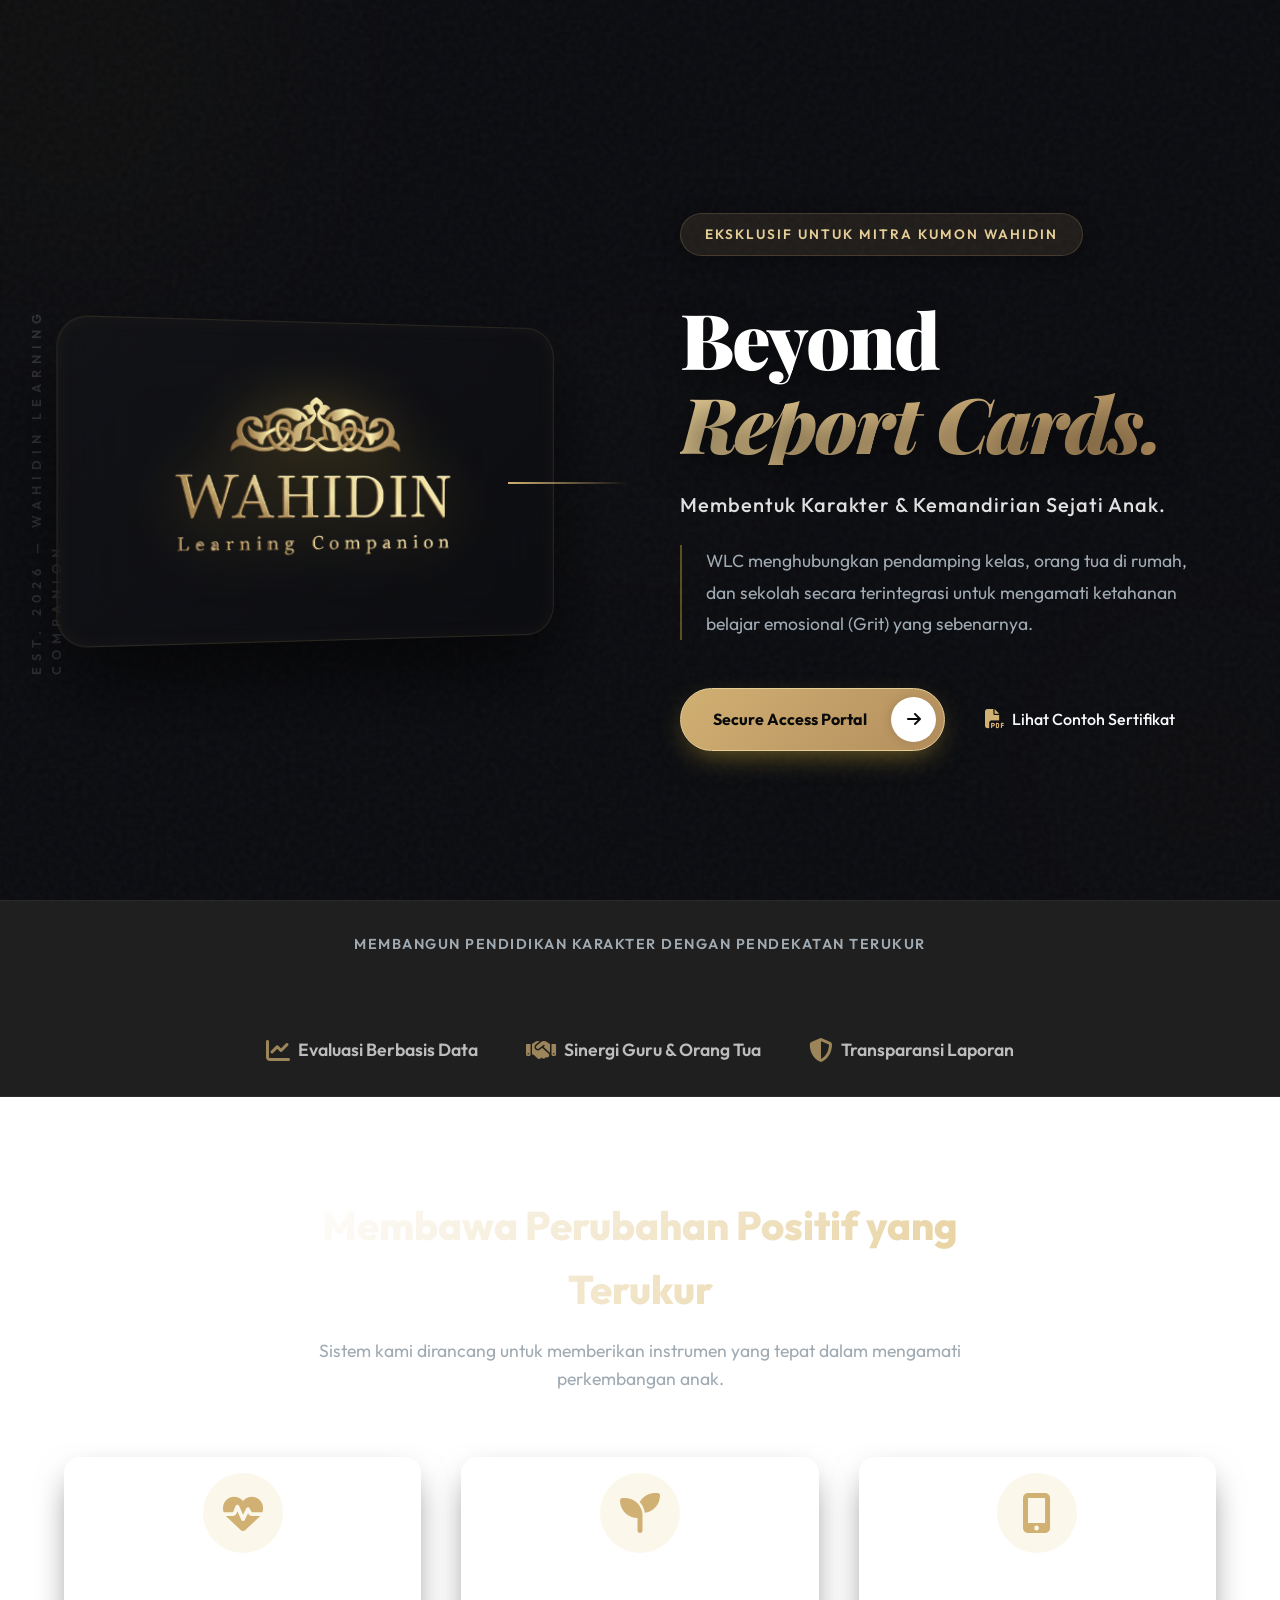
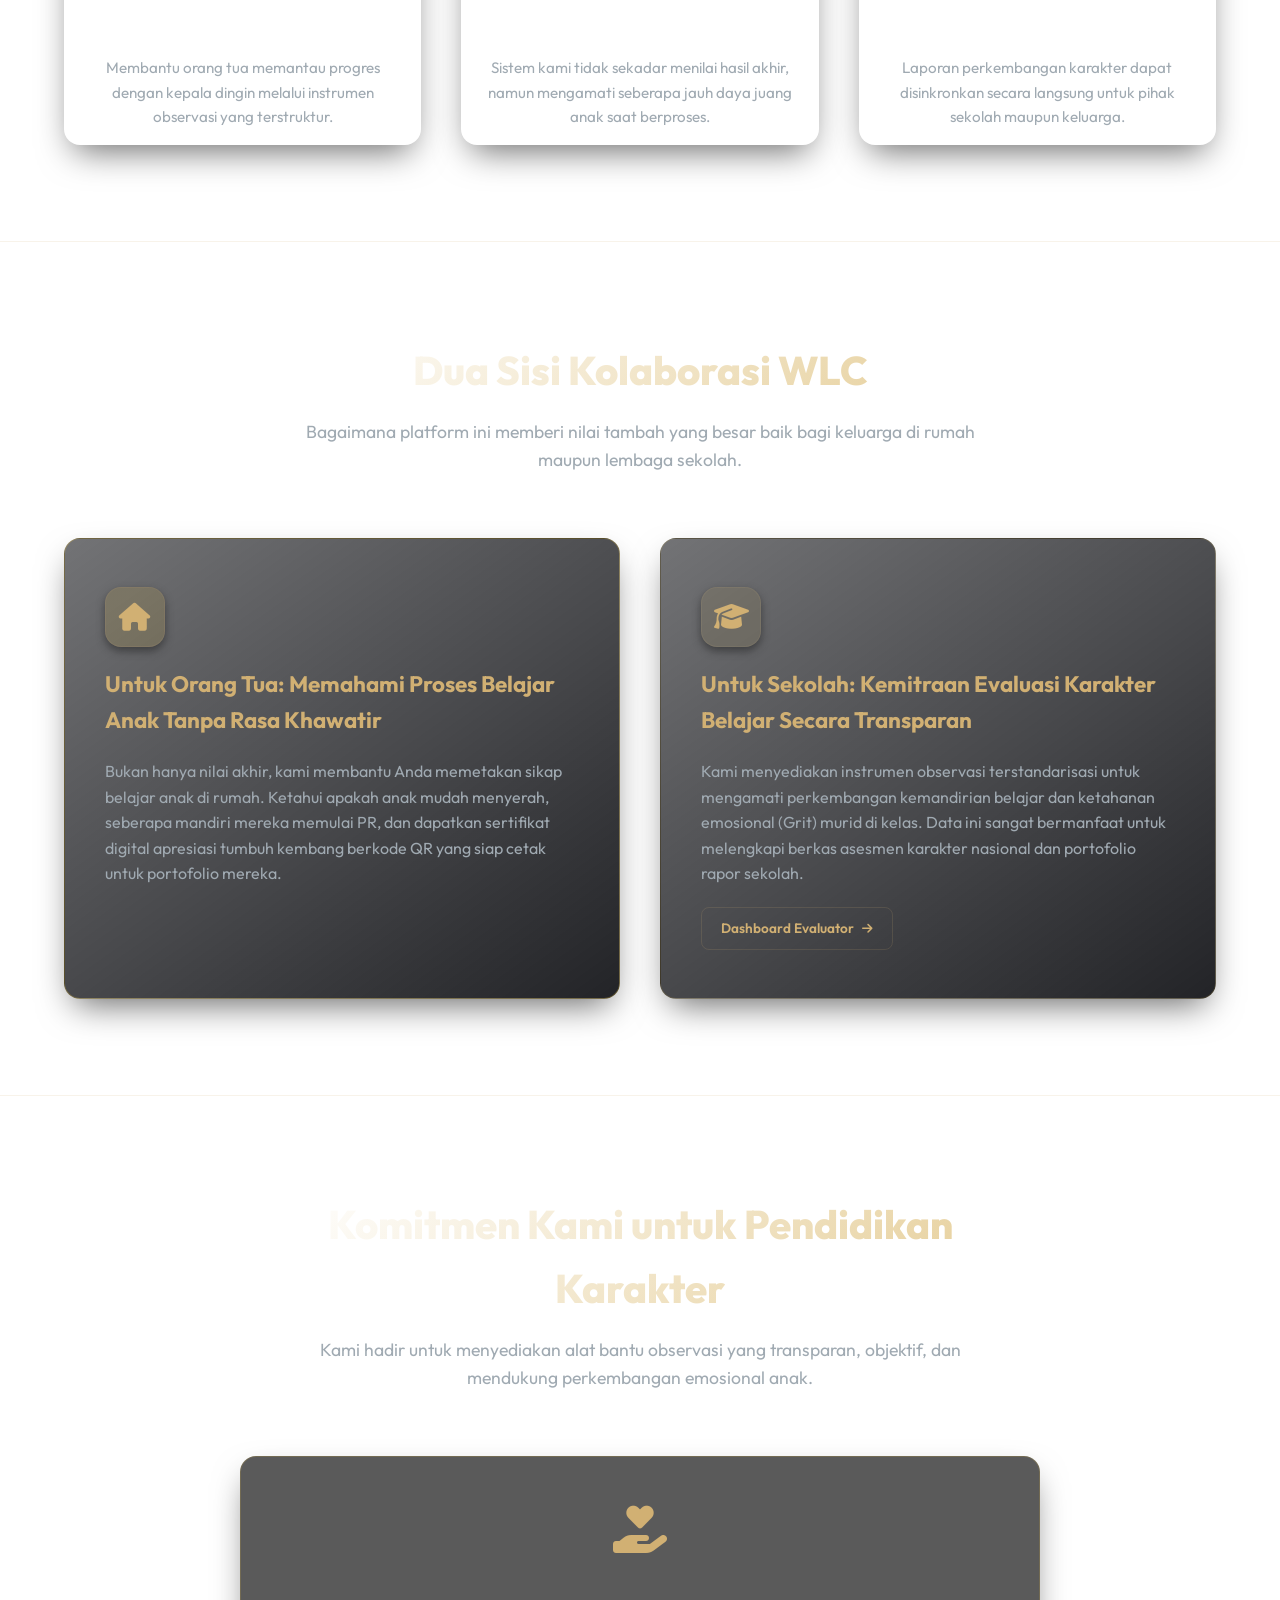
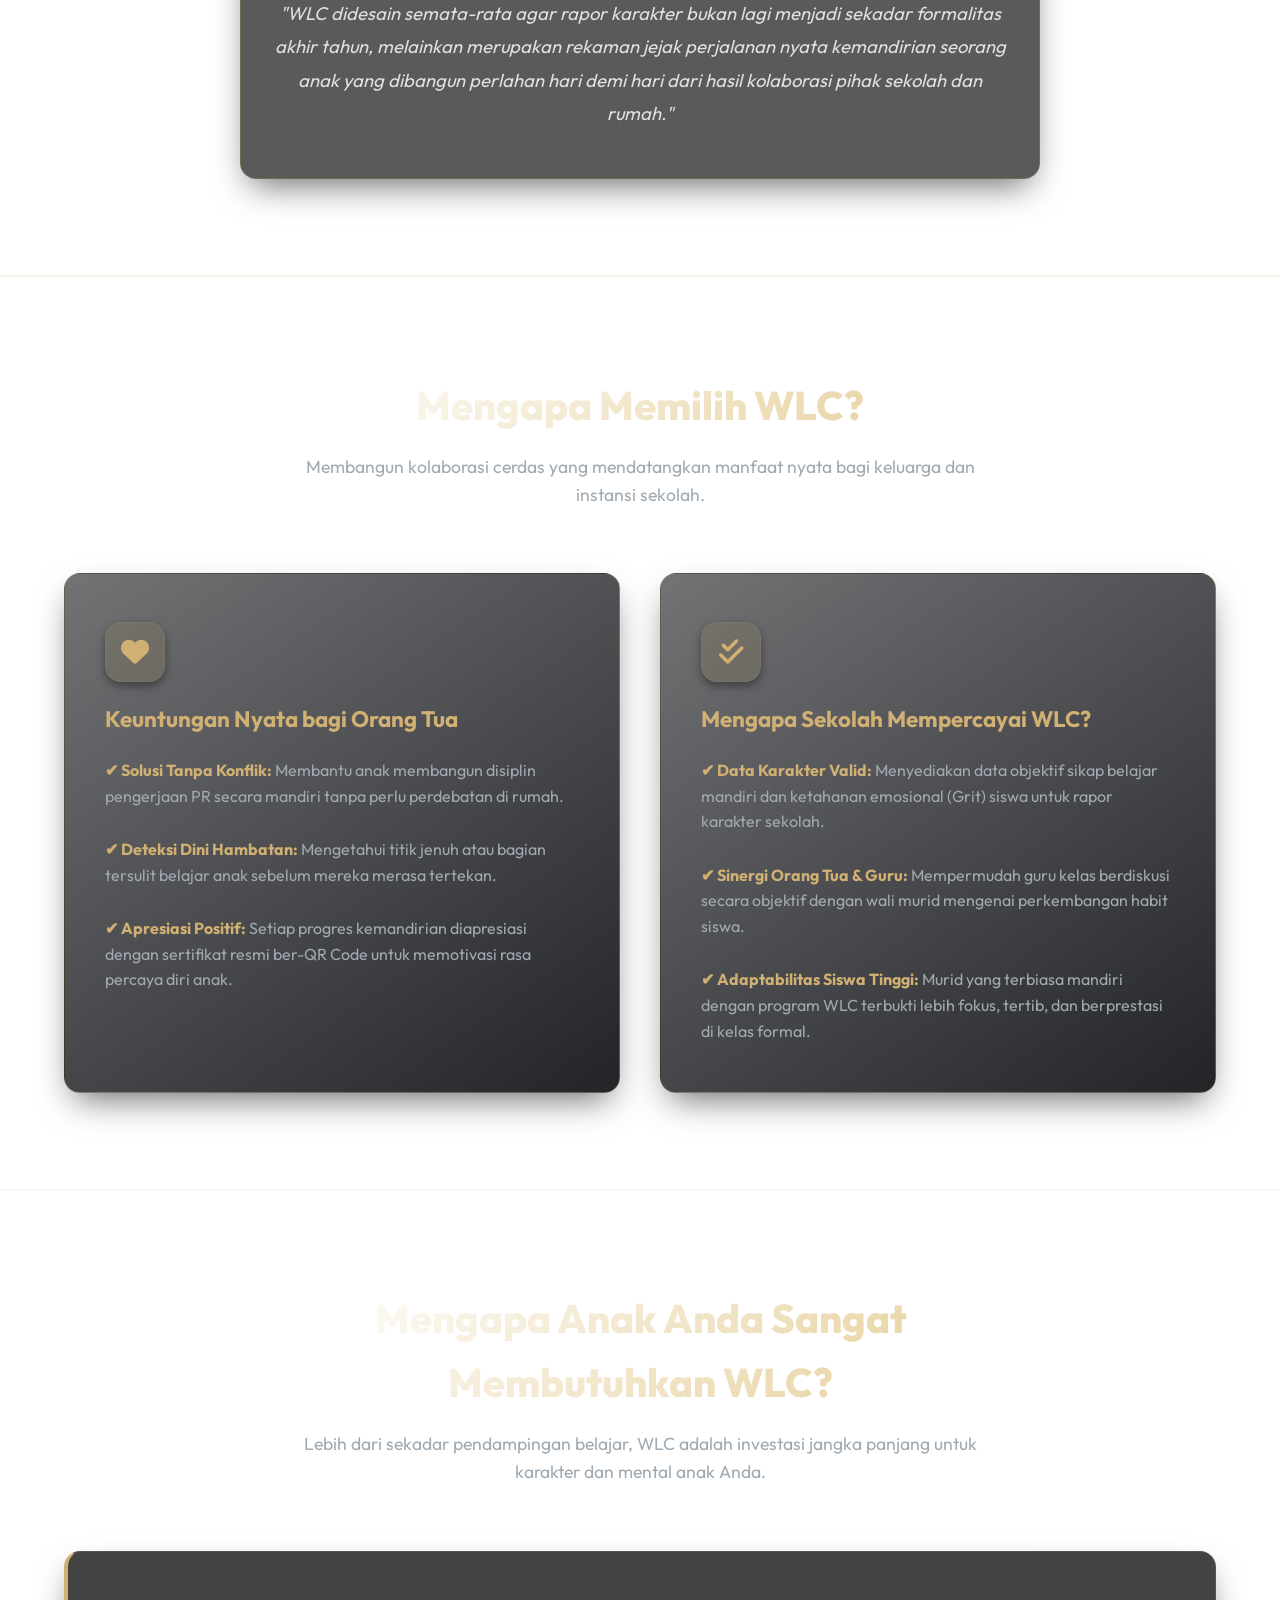
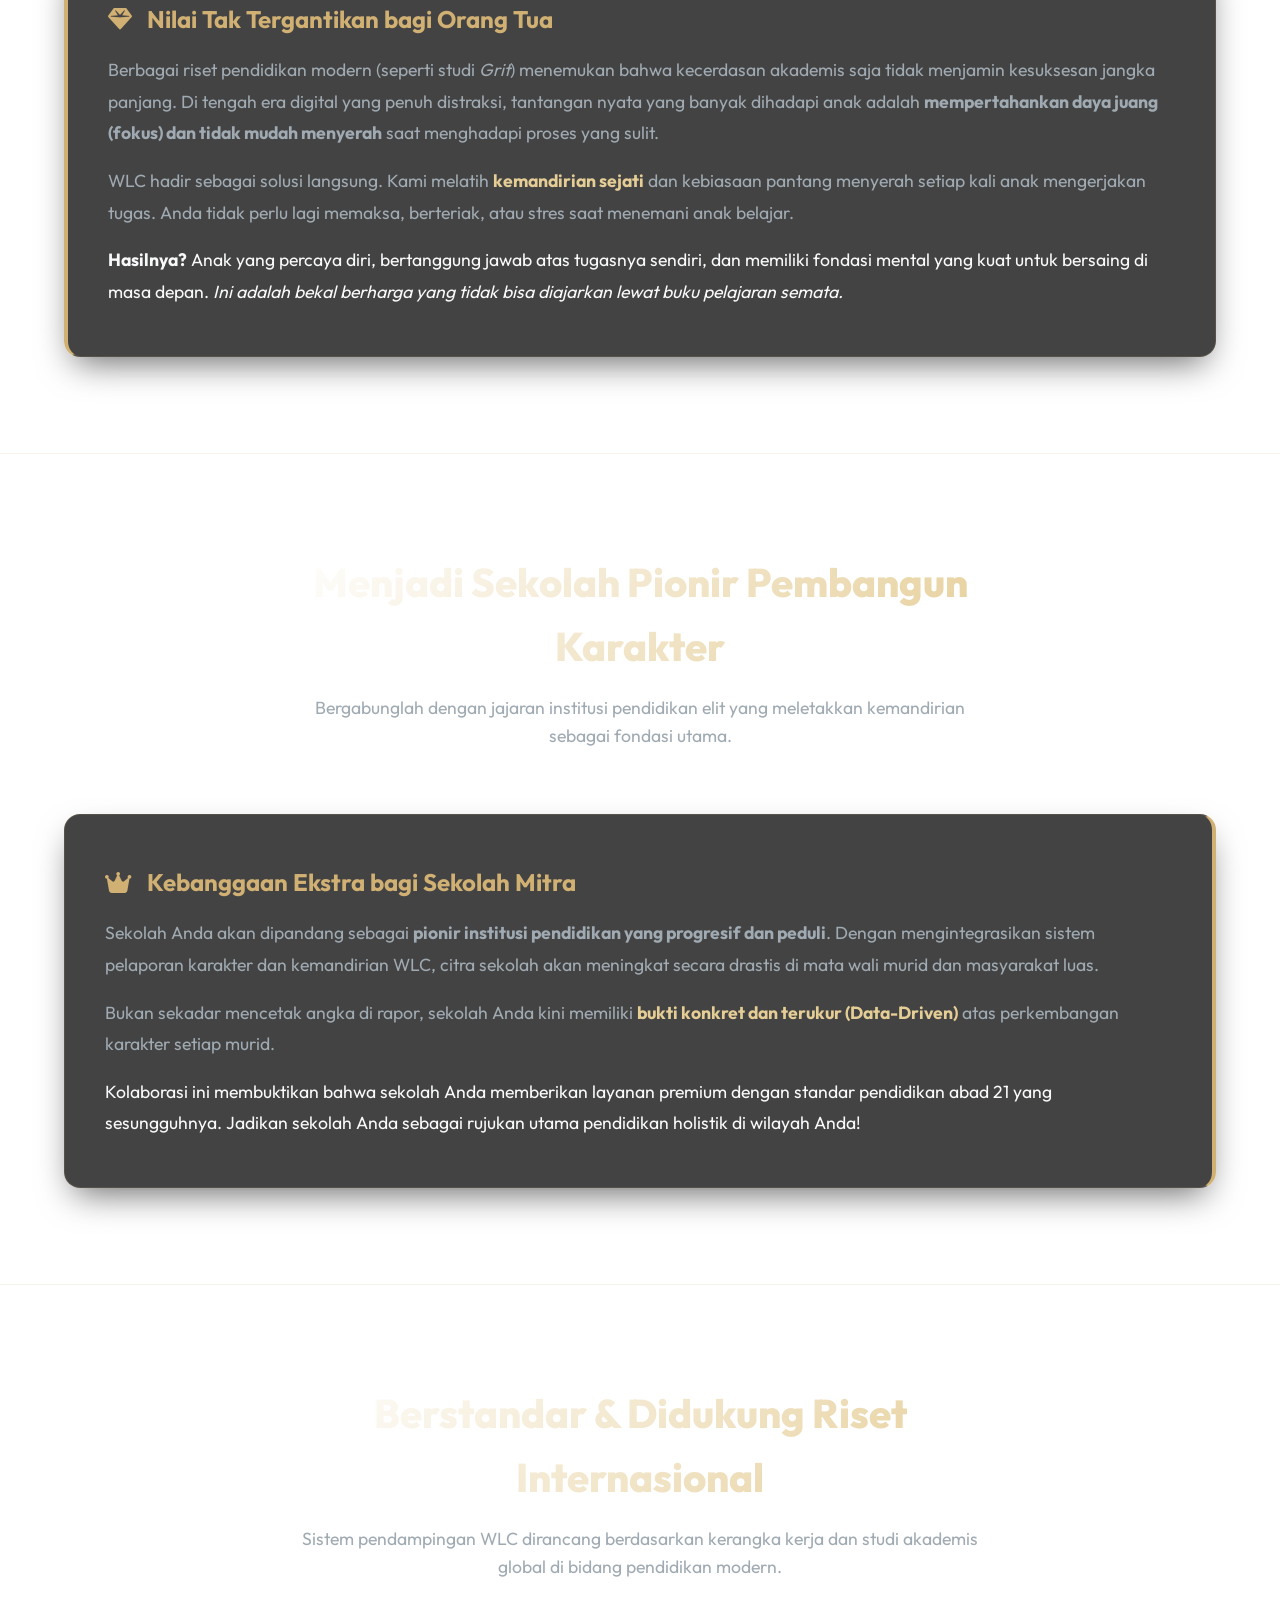
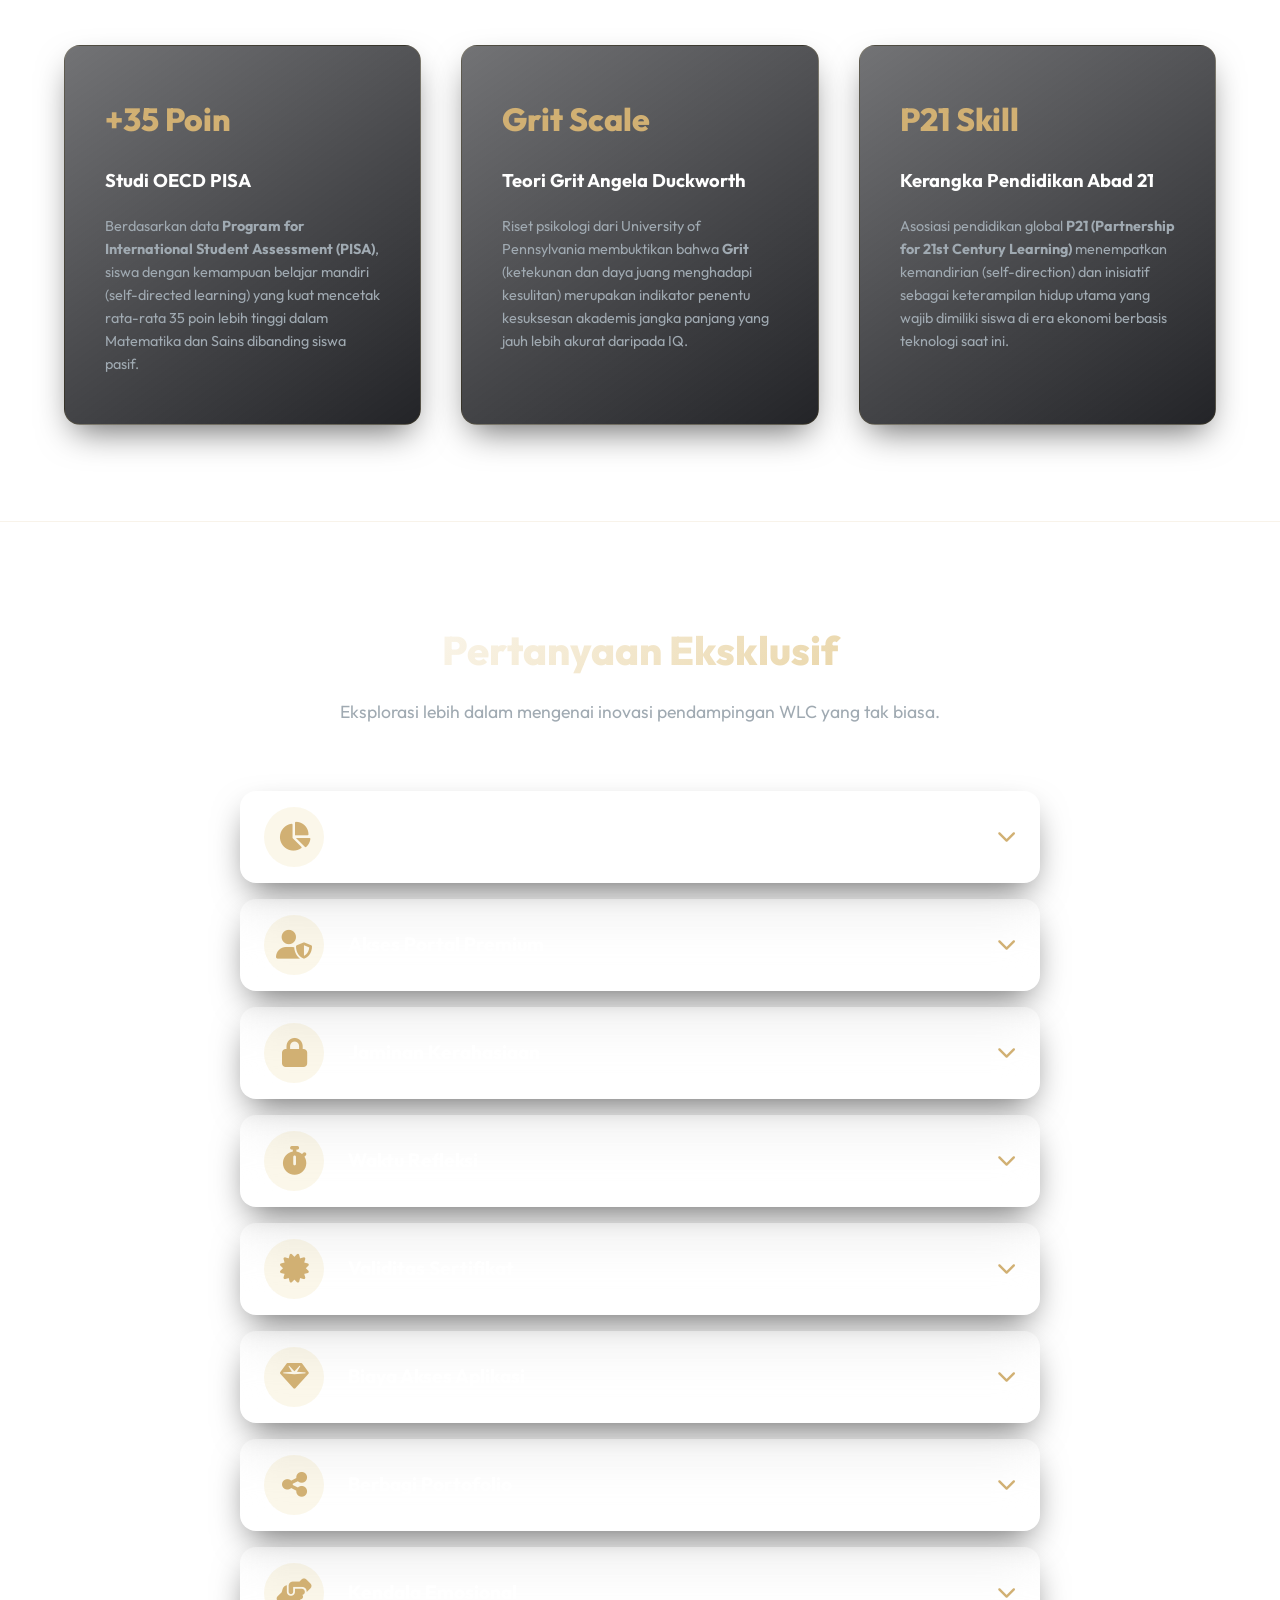
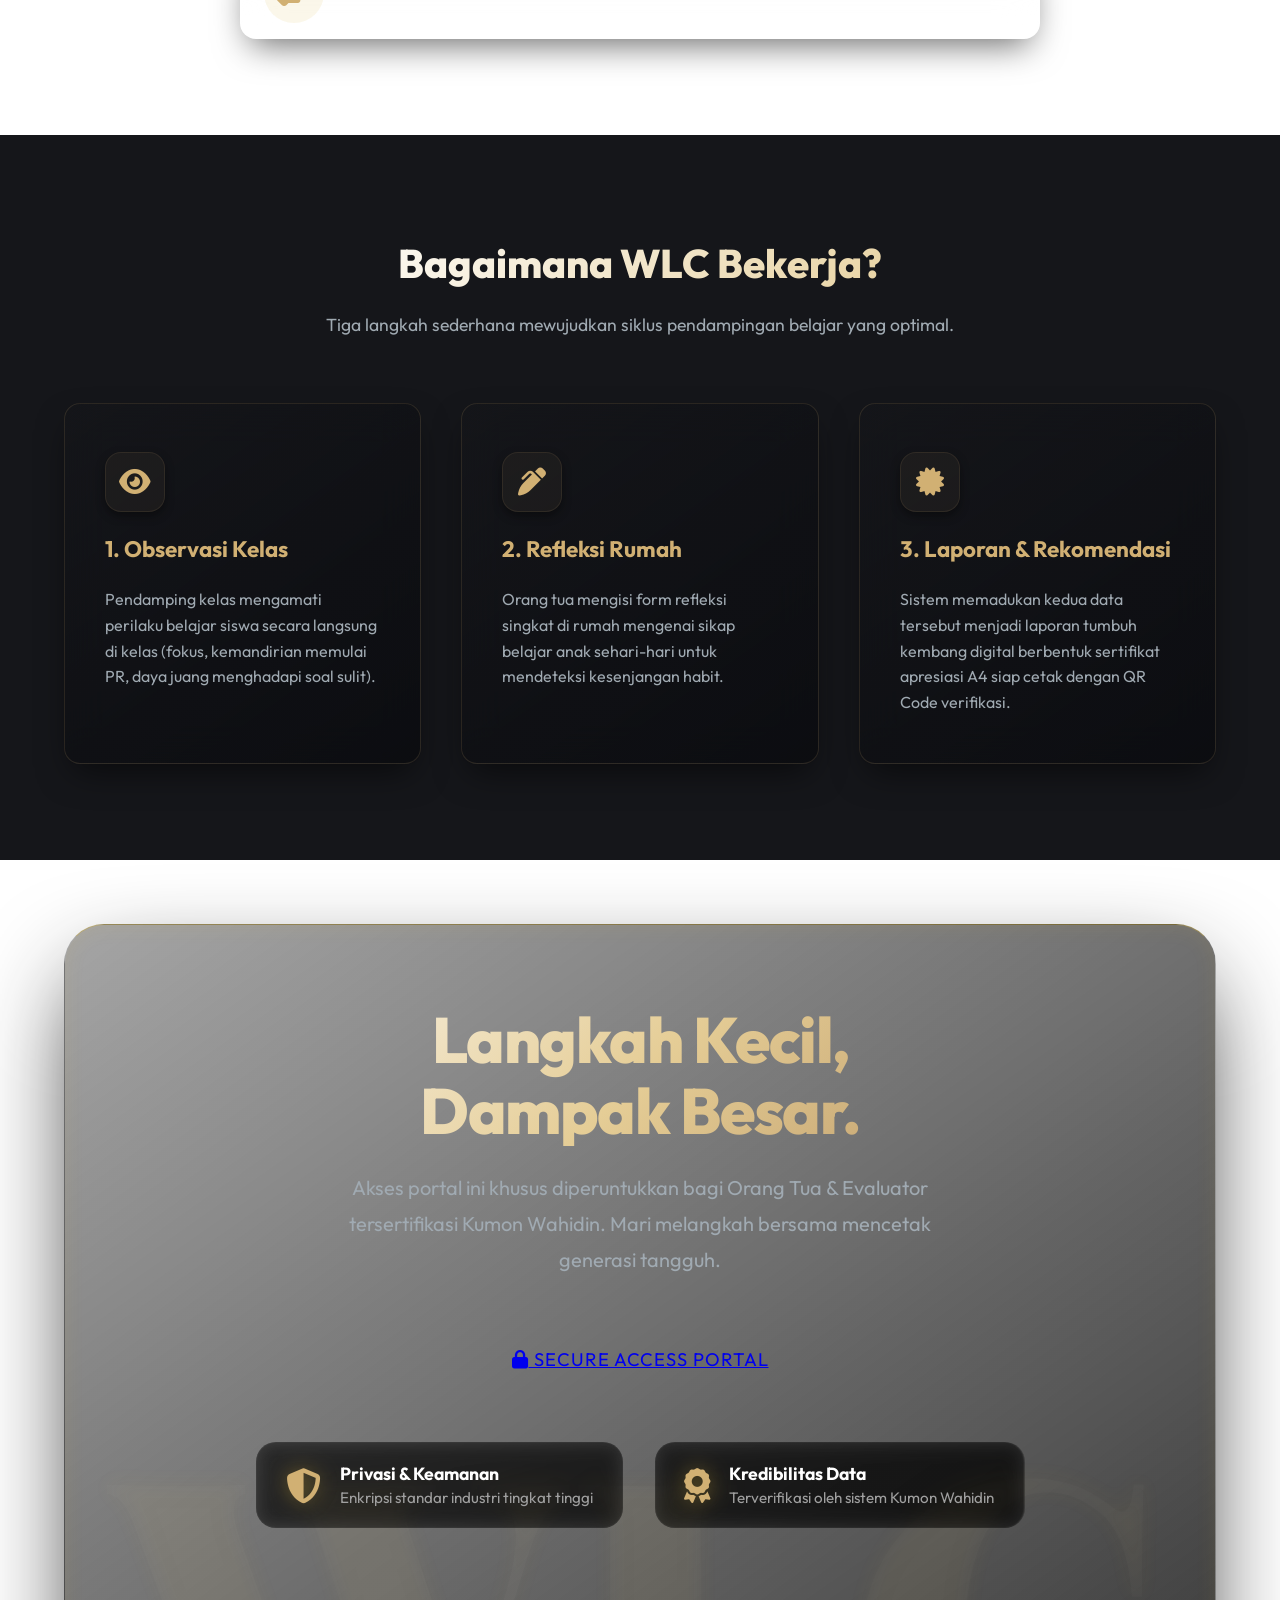
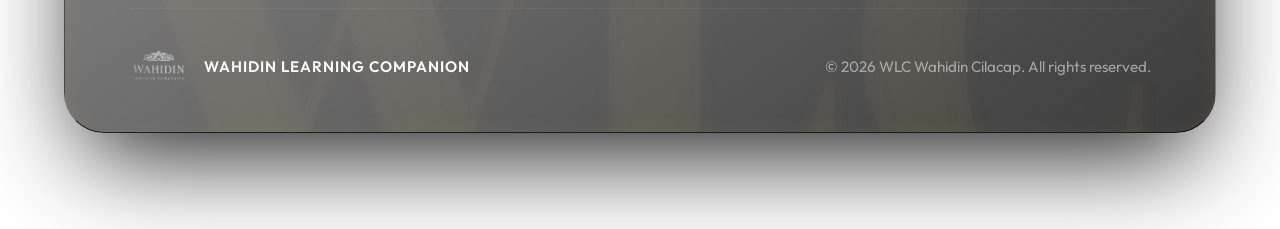
==== commit e0a4d773: "UI/UX Redesign: Premium & Exclusive branding" ====
--- a/index.html
+++ b/index.html
@@ -4,22 +4,22 @@
     <meta charset="UTF-8">
     <meta name="viewport" content="width=device-width, initial-scale=1.0">
     <title>WLC - Wahidin Learning Companion</title>
-    <link href="https://fonts.googleapis.com/css2?family=Playfair+Display:ital,wght@0,400..900;1,400..900&family=Poppins:wght@400;500;600;700;800&family=Outfit:wght@300;400;500;600;700;800&display=swap" rel="stylesheet">
+    <link href="https://fonts.googleapis.com/css2?family=Playfair+Display:ital,wght@0,400..900;1,400..900&family=Outfit:wght@300;400;500;600;700;800&display=swap" rel="stylesheet">
     <link rel="stylesheet" href="https://cdnjs.cloudflare.com/ajax/libs/font-awesome/6.4.0/css/all.min.css">
     <style>
         :root {
-            --primary: #d4af37; /* Metallic Gold */
-            --primary-light: #f3e5ab; /* Soft Gold */
+            --primary: #D1B073; /* Champagne Gold */
+            --primary-light: #E5CD96; /* Soft Gold */
             --primary-dark: #b38e5d; /* Dark Gold */
-            --accent: #d4af37;
-            --bg: #0a0a0a; /* Sleek Matte Black */
-            --surface: #141414; /* Dark Surface */
-            --text: #f5f5f5; /* Off-white */
-            --text-muted: #a0a0a0; /* Muted Grey */
-            --border: rgba(212, 175, 55, 0.2); /* Subtle Gold border */
+            --accent: #D1B073;
+            --bg: #0B0C10; /* Soft Off-Black */
+            --surface: #15161A; /* Dark Cool Surface */
+            --text: #F8F9FA; /* Off-white */
+            --text-muted: #A0AAB2; /* Muted Grey */
+            --border: rgba(209, 176, 115, 0.15); /* Subtle Gold border */
             --radius-lg: 24px;
             --radius-md: 16px;
-            --shadow-lg: 0 20px 40px -15px rgba(0, 0, 0, 0.7);
+            --shadow-lg: 0 20px 40px -15px rgba(0, 0, 0, 0.8);
             --transition: all 0.4s cubic-bezier(0.4, 0, 0.2, 1);
         }
 
@@ -53,9 +53,9 @@
         .orb {
             position: absolute;
             border-radius: 50%;
-            filter: blur(90px);
-            opacity: 0.35;
-            animation: floatOrb 20s infinite ease-in-out alternate;
+            filter: blur(120px);
+            opacity: 0.15;
+            animation: floatOrb 25s infinite ease-in-out alternate;
         }
 
         .orb-1 {
@@ -178,13 +178,13 @@
         }
 
         .glass-frame {
-            background: linear-gradient(135deg, rgba(255,255,255,0.05) 0%, rgba(255,255,255,0.01) 100%);
-            backdrop-filter: blur(20px);
-            -webkit-backdrop-filter: blur(20px);
-            border: 1px solid rgba(212, 175, 55, 0.3);
+            background: linear-gradient(135deg, rgba(21, 22, 26, 0.4) 0%, rgba(11, 12, 16, 0.8) 100%);
+            backdrop-filter: blur(30px);
+            -webkit-backdrop-filter: blur(30px);
+            border: 1px solid rgba(209, 176, 115, 0.15);
             border-radius: 30px;
             padding: 4rem;
-            box-shadow: 0 30px 60px rgba(0,0,0,0.5), inset 0 0 20px rgba(212, 175, 55, 0.1);
+            box-shadow: 0 40px 80px rgba(0,0,0,0.6), inset 0 0 20px rgba(209, 176, 115, 0.05);
             position: relative;
             transform: perspective(1000px) rotateY(10deg);
             transition: transform 0.6s cubic-bezier(0.175, 0.885, 0.32, 1.275);
@@ -229,15 +229,15 @@
             display: inline-block;
             padding: 0.6rem 1.5rem;
             border-radius: 50px;
-            background: rgba(212, 175, 55, 0.1);
-            border: 1px solid rgba(212, 175, 55, 0.3);
+            background: rgba(209, 176, 115, 0.1);
+            border: 1px solid rgba(209, 176, 115, 0.2);
             color: var(--primary-light);
             font-size: 0.85rem;
             font-weight: 600;
             letter-spacing: 2px;
             text-transform: uppercase;
             margin-bottom: 2.5rem;
-            box-shadow: 0 4px 15px rgba(212, 175, 55, 0.1);
+            box-shadow: 0 4px 20px rgba(0, 0, 0, 0.3);
         }
 
         .hero-title {
@@ -260,7 +260,7 @@
         }
 
         .hero-subtitle {
-            font-family: 'Poppins', sans-serif;
+            font-family: 'Outfit', sans-serif;
             font-size: 1.25rem;
             font-weight: 500;
             color: #e0e0e0;
@@ -294,7 +294,7 @@
             padding: 0.5rem 0.5rem 0.5rem 2rem;
             text-decoration: none;
             font-weight: 700;
-            font-family: 'Poppins', sans-serif;
+            font-family: 'Outfit', sans-serif;
             font-size: 1rem;
             transition: all 0.4s ease;
             box-shadow: 0 10px 30px -10px rgba(212, 175, 55, 0.6);
@@ -370,7 +370,7 @@
             top: 50%;
             transform: translateY(-50%) rotate(-180deg);
             writing-mode: vertical-rl;
-            font-family: 'Poppins', sans-serif;
+            font-family: 'Outfit', sans-serif;
             font-size: 0.8rem;
             font-weight: 600;
             letter-spacing: 6px;
@@ -393,7 +393,7 @@
         .section-header h2 {
             font-size: 2.5rem;
             font-weight: 800;
-            font-family: 'Poppins', sans-serif;
+            font-family: 'Outfit', sans-serif;
             margin-bottom: 1rem;
             background: linear-gradient(135deg, #ffffff 0%, var(--primary-light) 100%);
             -webkit-background-clip: text;
@@ -413,17 +413,17 @@
 
         .feature-card {
             position: relative;
-            background: linear-gradient(145deg, rgba(30,30,30,0.5) 0%, rgba(15,15,15,0.8) 100%);
+            background: linear-gradient(145deg, rgba(21, 22, 26, 0.6) 0%, rgba(11, 12, 16, 0.9) 100%);
             backdrop-filter: blur(20px);
             -webkit-backdrop-filter: blur(20px);
             border-radius: var(--radius-md);
-            padding: 2.5rem;
-            border: 1px solid rgba(255, 255, 255, 0.05);
+            padding: 3rem 2.5rem;
+            border: 1px solid var(--border);
             transition: var(--transition);
             display: flex;
             flex-direction: column;
             gap: 1.25rem;
-            box-shadow: 0 15px 35px -10px rgba(0,0,0,0.8);
+            box-shadow: 0 15px 35px -10px rgba(0,0,0,0.6);
             overflow: hidden;
             z-index: 1;
         }
@@ -441,9 +441,9 @@
 
         .feature-card:hover {
             transform: translateY(-8px);
-            box-shadow: 0 25px 50px -12px rgba(212, 175, 55, 0.15);
-            background: linear-gradient(145deg, rgba(40,40,40,0.6) 0%, rgba(20,20,20,0.9) 100%);
-            border-color: rgba(212, 175, 55, 0.3);
+            box-shadow: 0 25px 50px -12px rgba(0, 0, 0, 0.8), 0 0 20px rgba(209, 176, 115, 0.1);
+            background: linear-gradient(145deg, rgba(28, 30, 36, 0.8) 0%, rgba(15, 16, 20, 0.95) 100%);
+            border-color: rgba(209, 176, 115, 0.25);
         }
 
         .feature-card:hover::before {
@@ -451,7 +451,7 @@
         }
 
         .feature-icon {
-            background: rgba(212, 175, 55, 0.1);
+            background: rgba(209, 176, 115, 0.05);
             width: 60px;
             height: 60px;
             border-radius: 16px;
@@ -460,14 +460,15 @@
             justify-content: center;
             color: var(--primary);
             font-size: 1.75rem;
-            box-shadow: 0 4px 10px rgba(0, 0, 0, 0.3);
+            box-shadow: 0 4px 10px rgba(0, 0, 0, 0.4);
+            border: 1px solid rgba(209, 176, 115, 0.1);
         }
 
         .feature-card h3 {
             font-size: 1.4rem;
             font-weight: 700;
             color: var(--primary);
-            font-family: 'Poppins', sans-serif;
+            font-family: 'Outfit', sans-serif;
         }
 
         .feature-card p {
@@ -531,7 +532,7 @@
         .footer-content h2 {
             font-size: 4rem;
             font-weight: 800;
-            font-family: 'Poppins', sans-serif;
+            font-family: 'Outfit', sans-serif;
             margin-bottom: 1.5rem;
             background: linear-gradient(135deg, #ffffff 0%, var(--primary-light) 50%, var(--primary-dark) 100%);
             -webkit-background-clip: text;
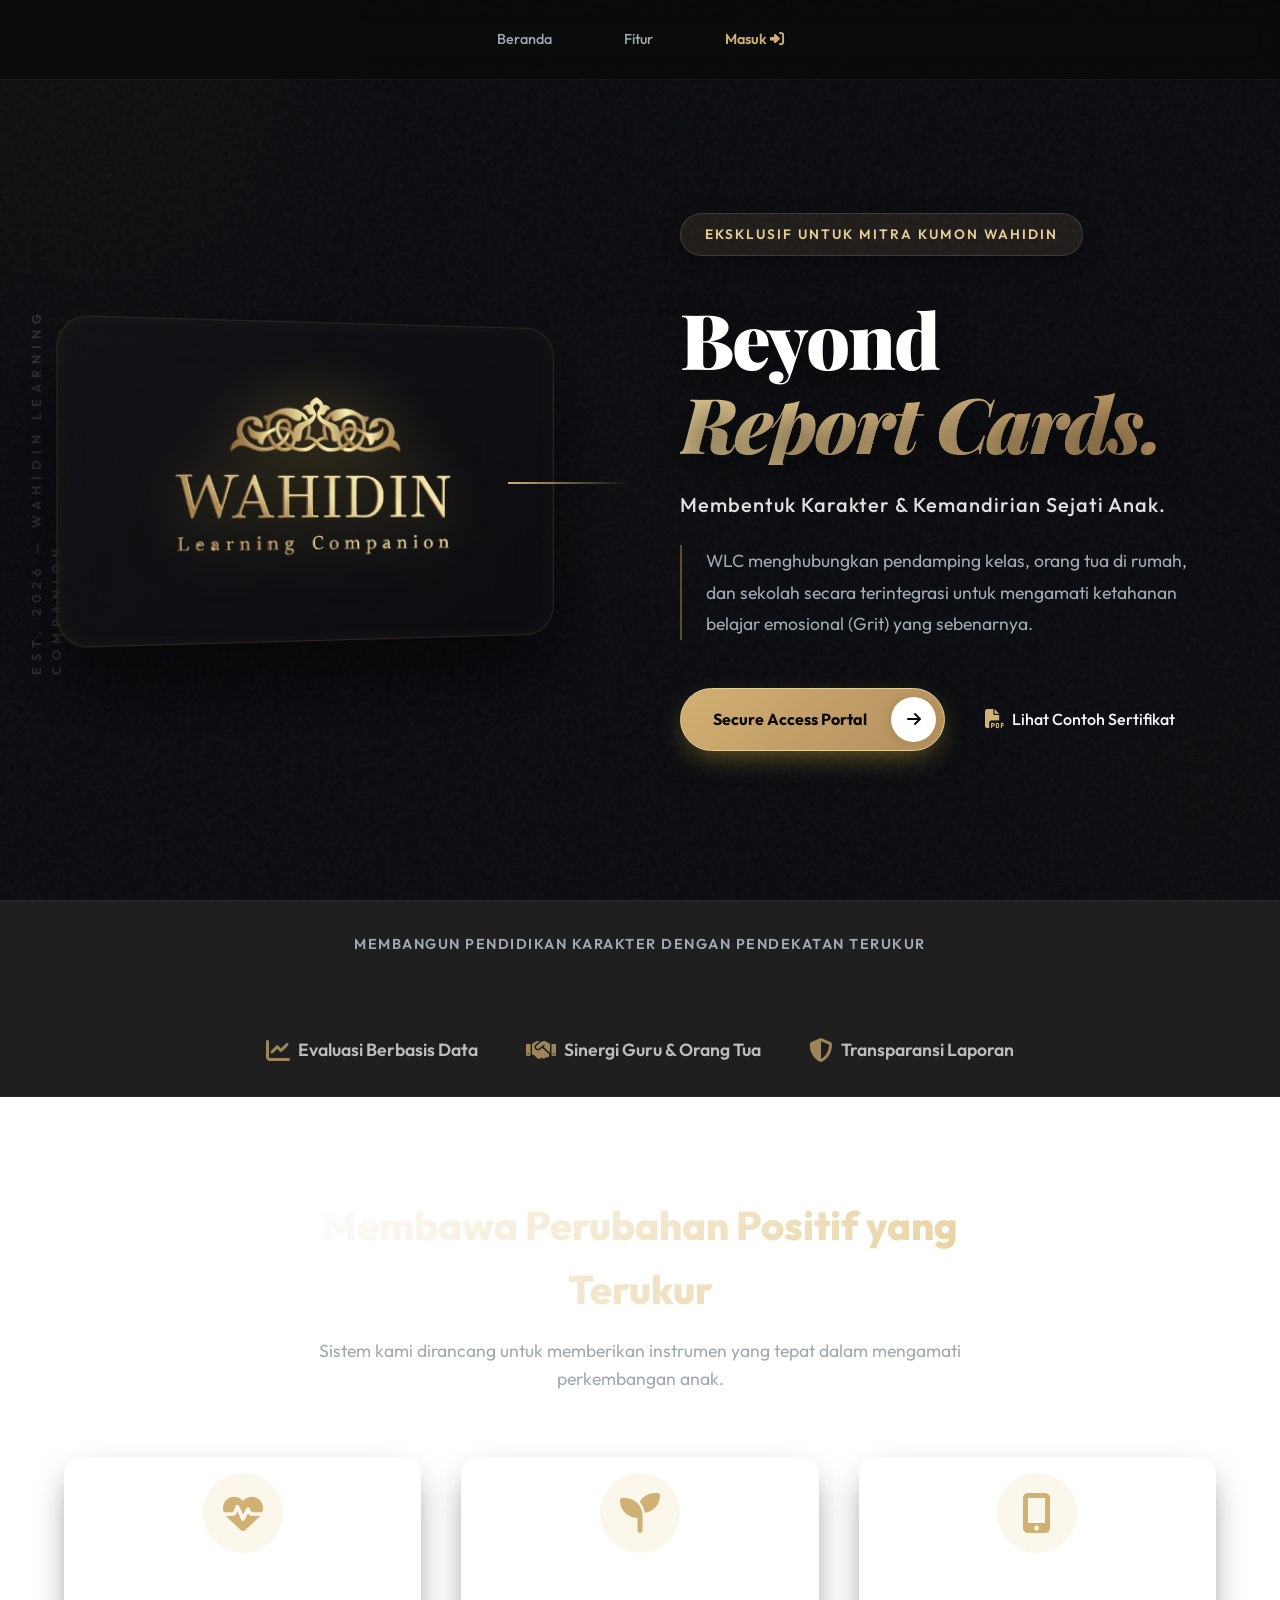
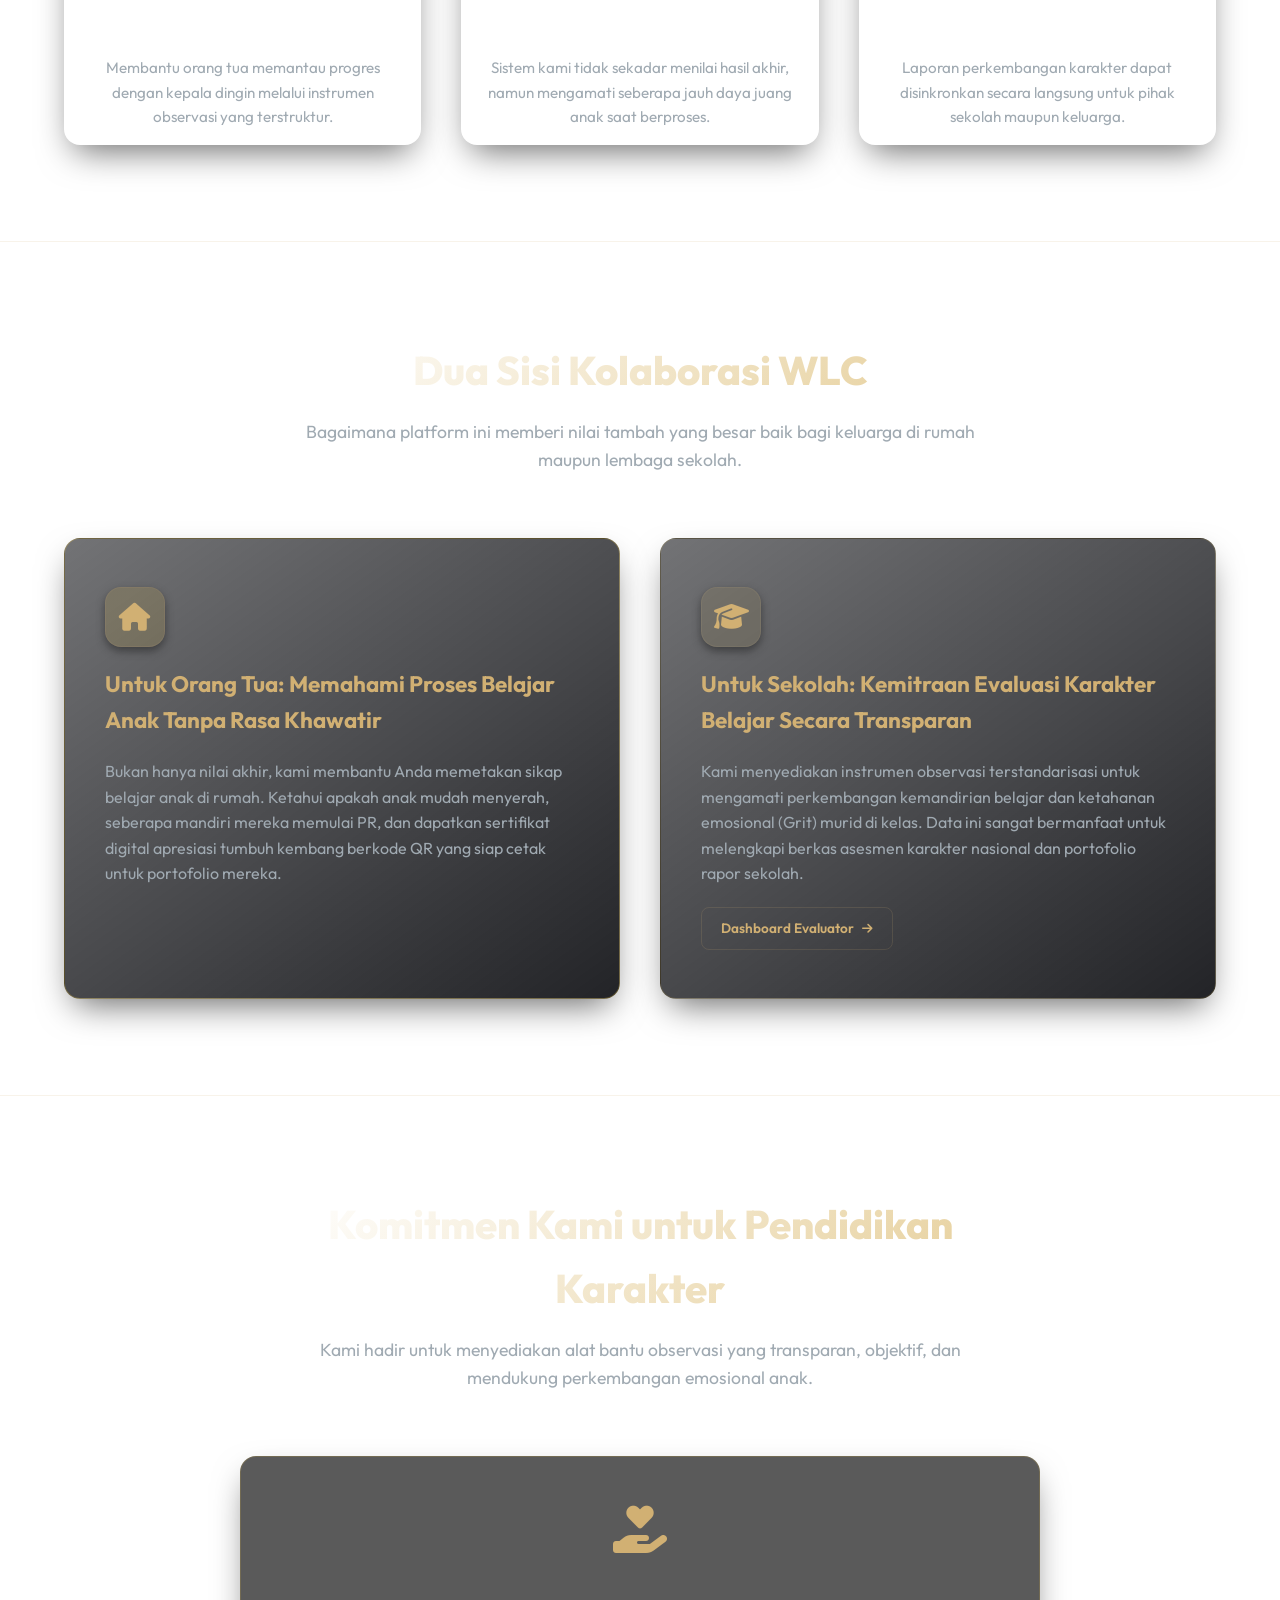
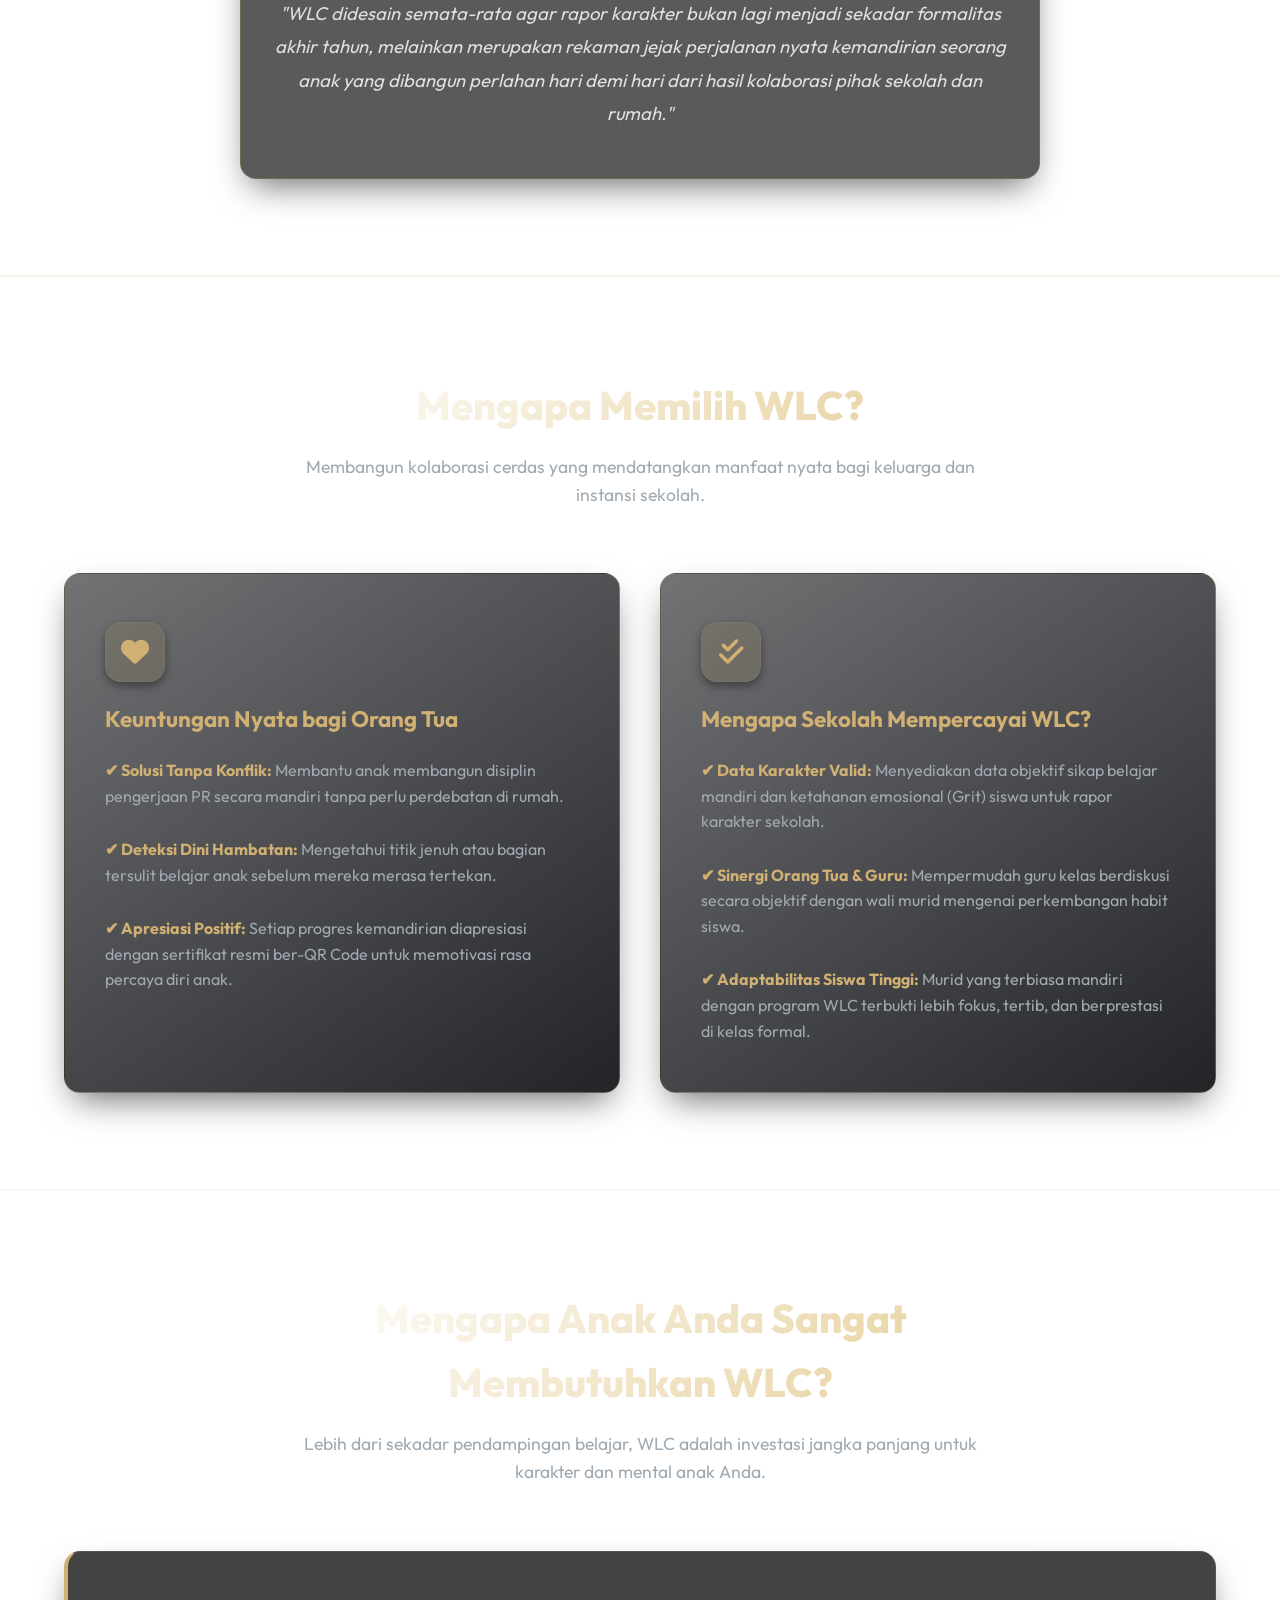
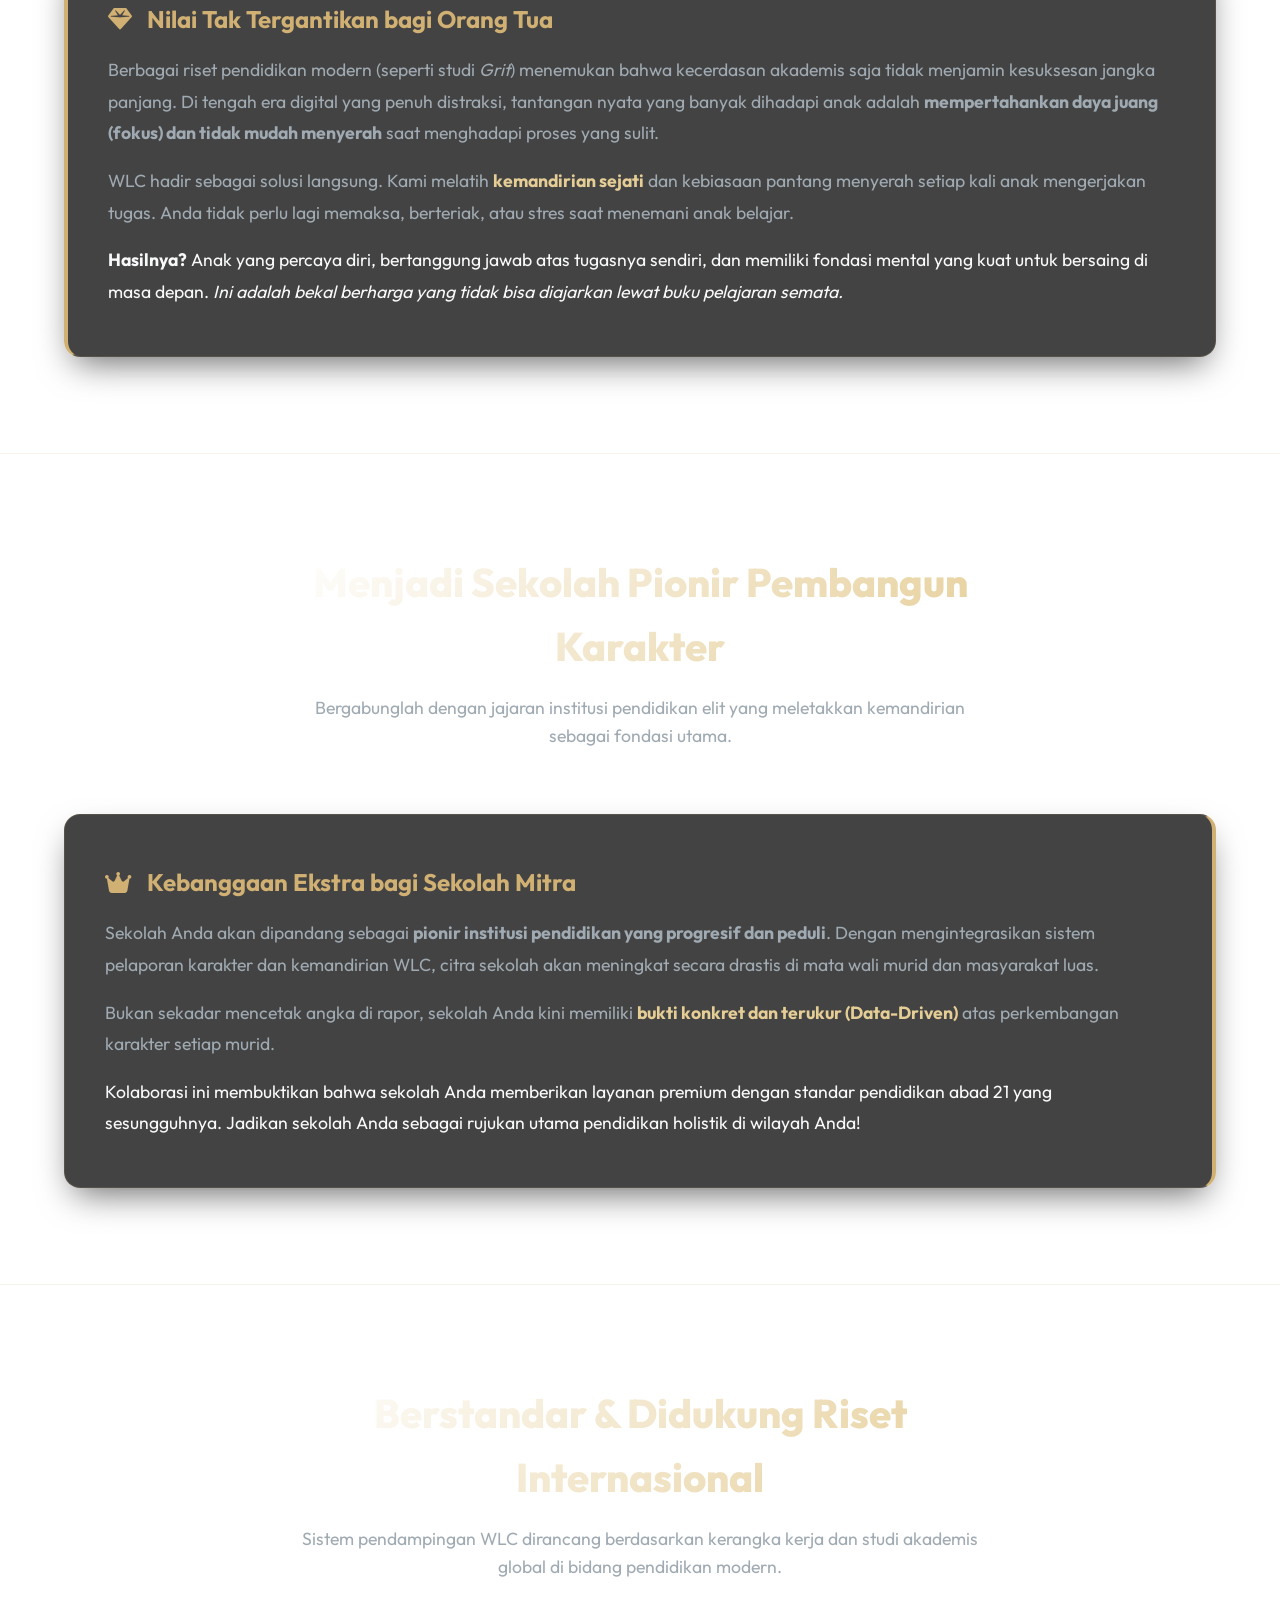
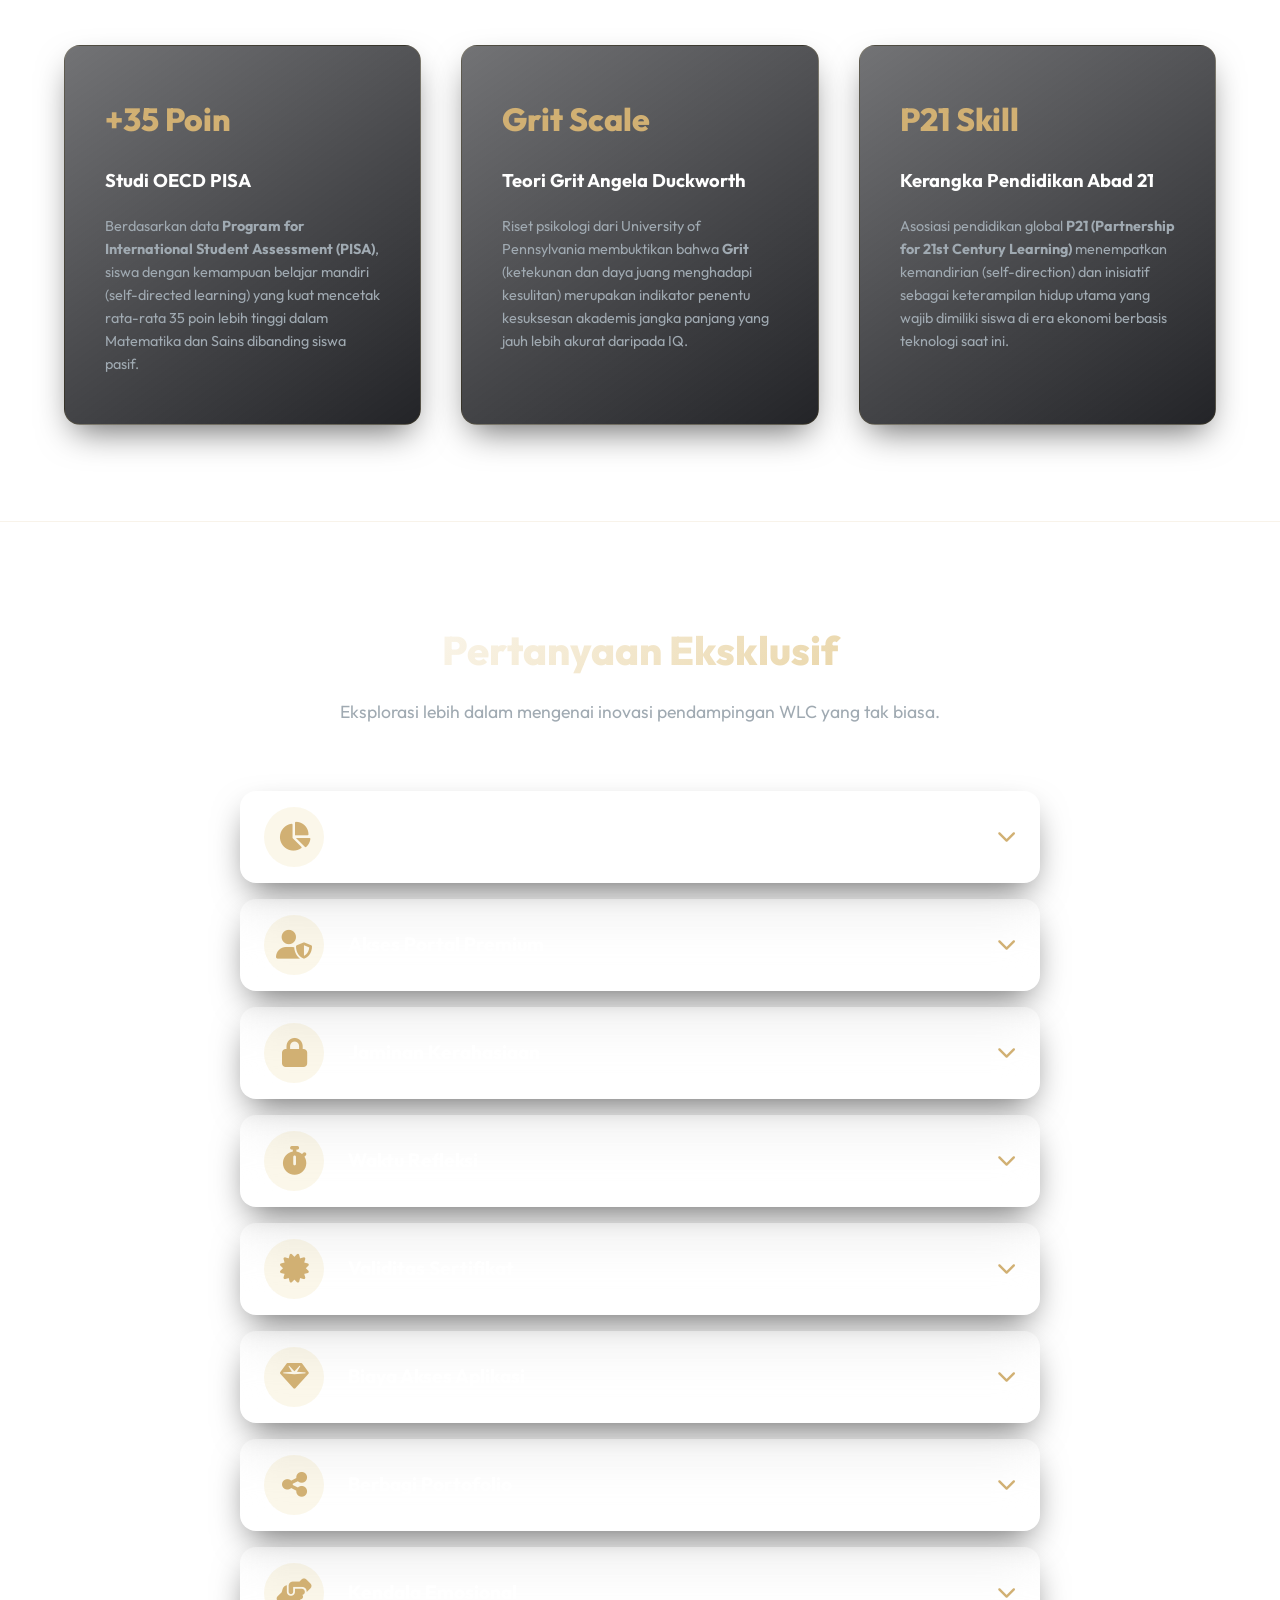
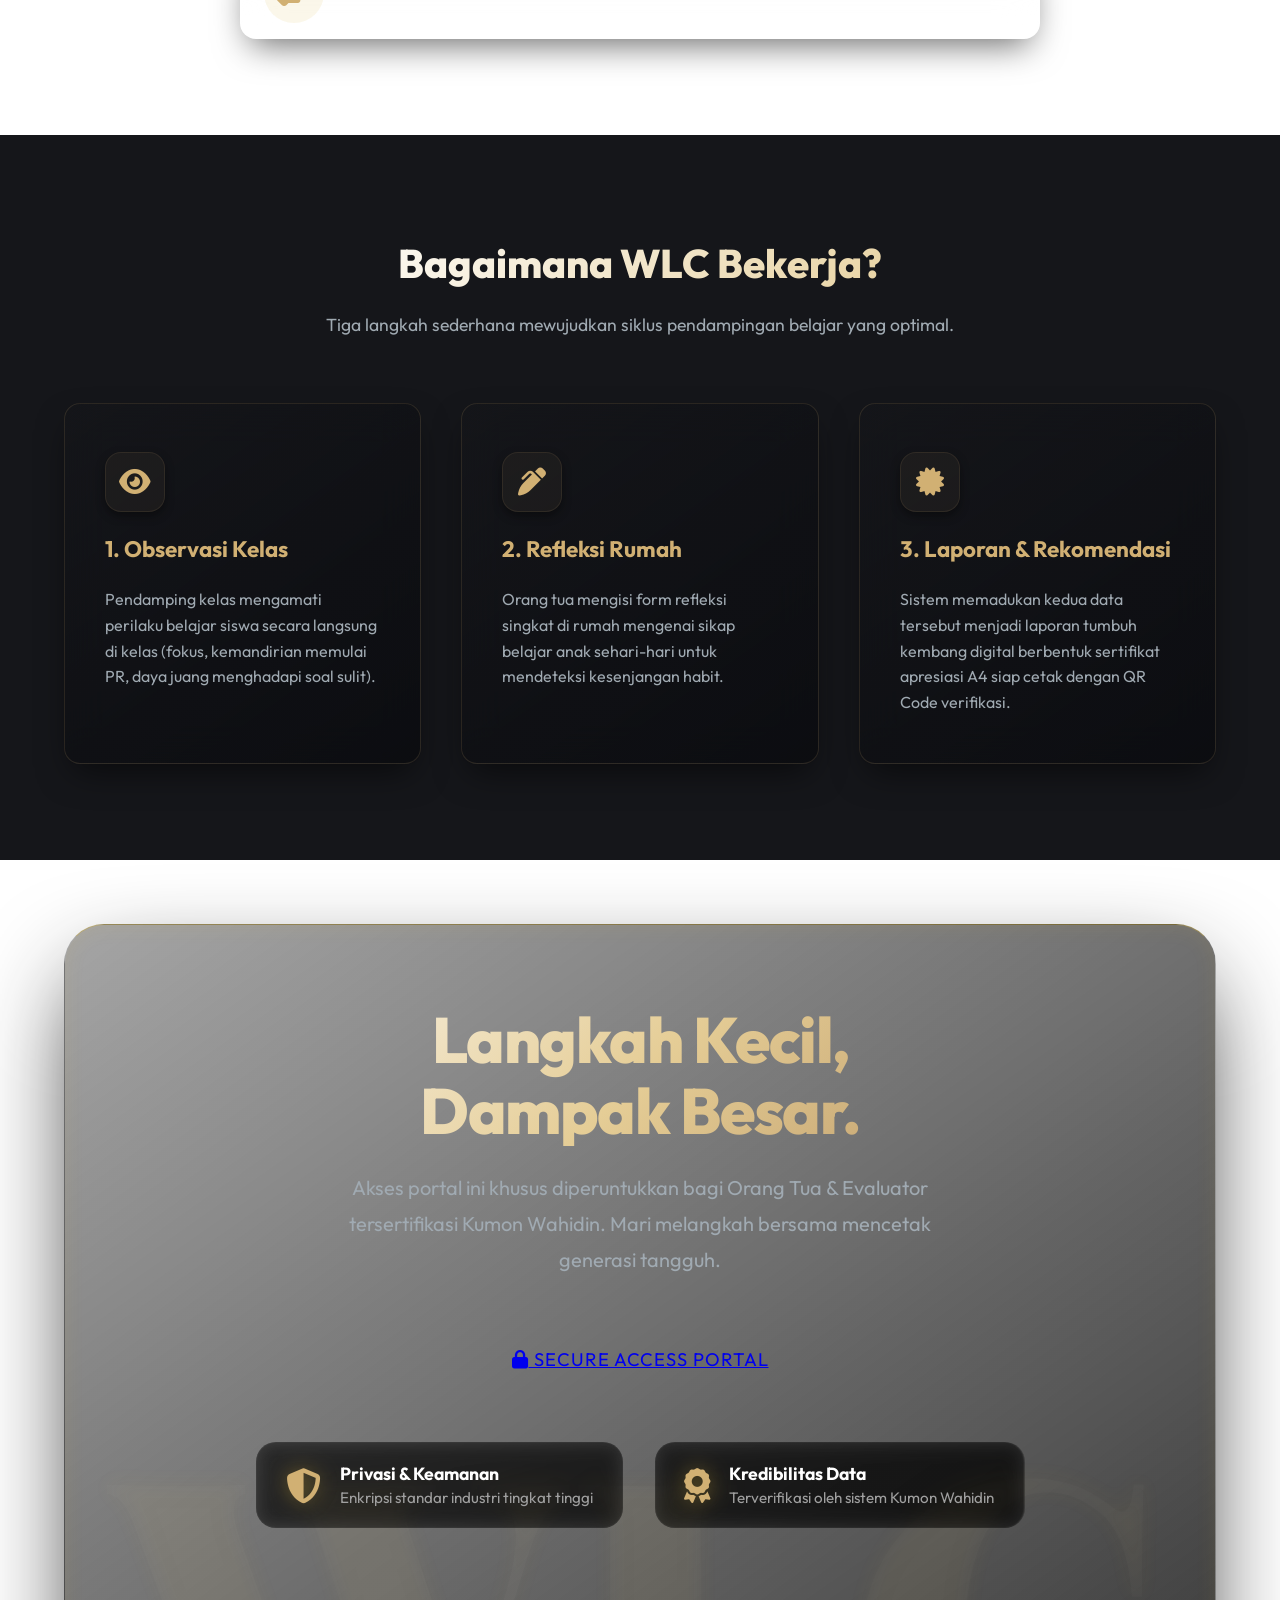
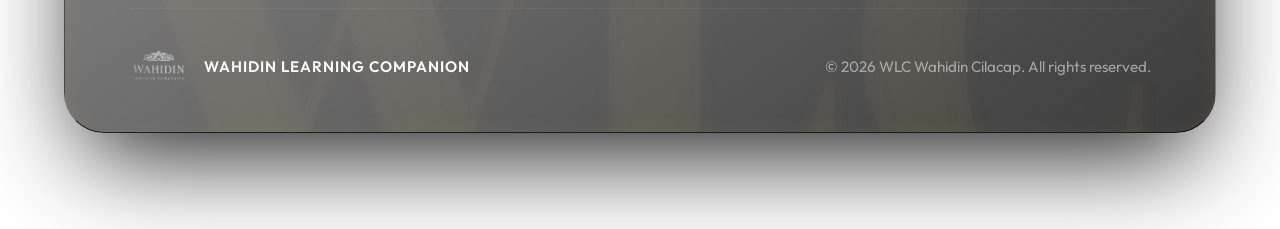
==== commit 835f9ab9: "feat: add main menu to public landing page" ====
--- a/index.html
+++ b/index.html
@@ -742,6 +742,15 @@
     </style>
 </head>
 <body>
+    <!-- Main Navbar -->
+    <nav class="navbar">
+        <div class="nav-links">
+            <a href="#hero" class="btn-nav btn-nav-outline">Beranda</a>
+            <a href="#features" class="btn-nav btn-nav-outline">Fitur</a>
+            <a href="dashboard.html" class="btn-nav btn-nav-solid">Masuk <i class="fas fa-sign-in-alt"></i></a>
+        </div>
+    </nav>
+
     <!-- Premium Animated Background -->
     <div class="bg-orbs">
         <div class="orb orb-1"></div>
@@ -792,7 +801,7 @@
     </div>
 
     <!-- Value Proposition Section (Replacing Fake Statistics) -->
-    <section class="features" style="background: transparent;">
+    <section id="features" class="features" style="background: transparent;">
         <div class="section-header">
             <h2>Membawa Perubahan Positif yang Terukur</h2>
             <p>Sistem kami dirancang untuk memberikan instrumen yang tepat dalam mengamati perkembangan anak.</p>
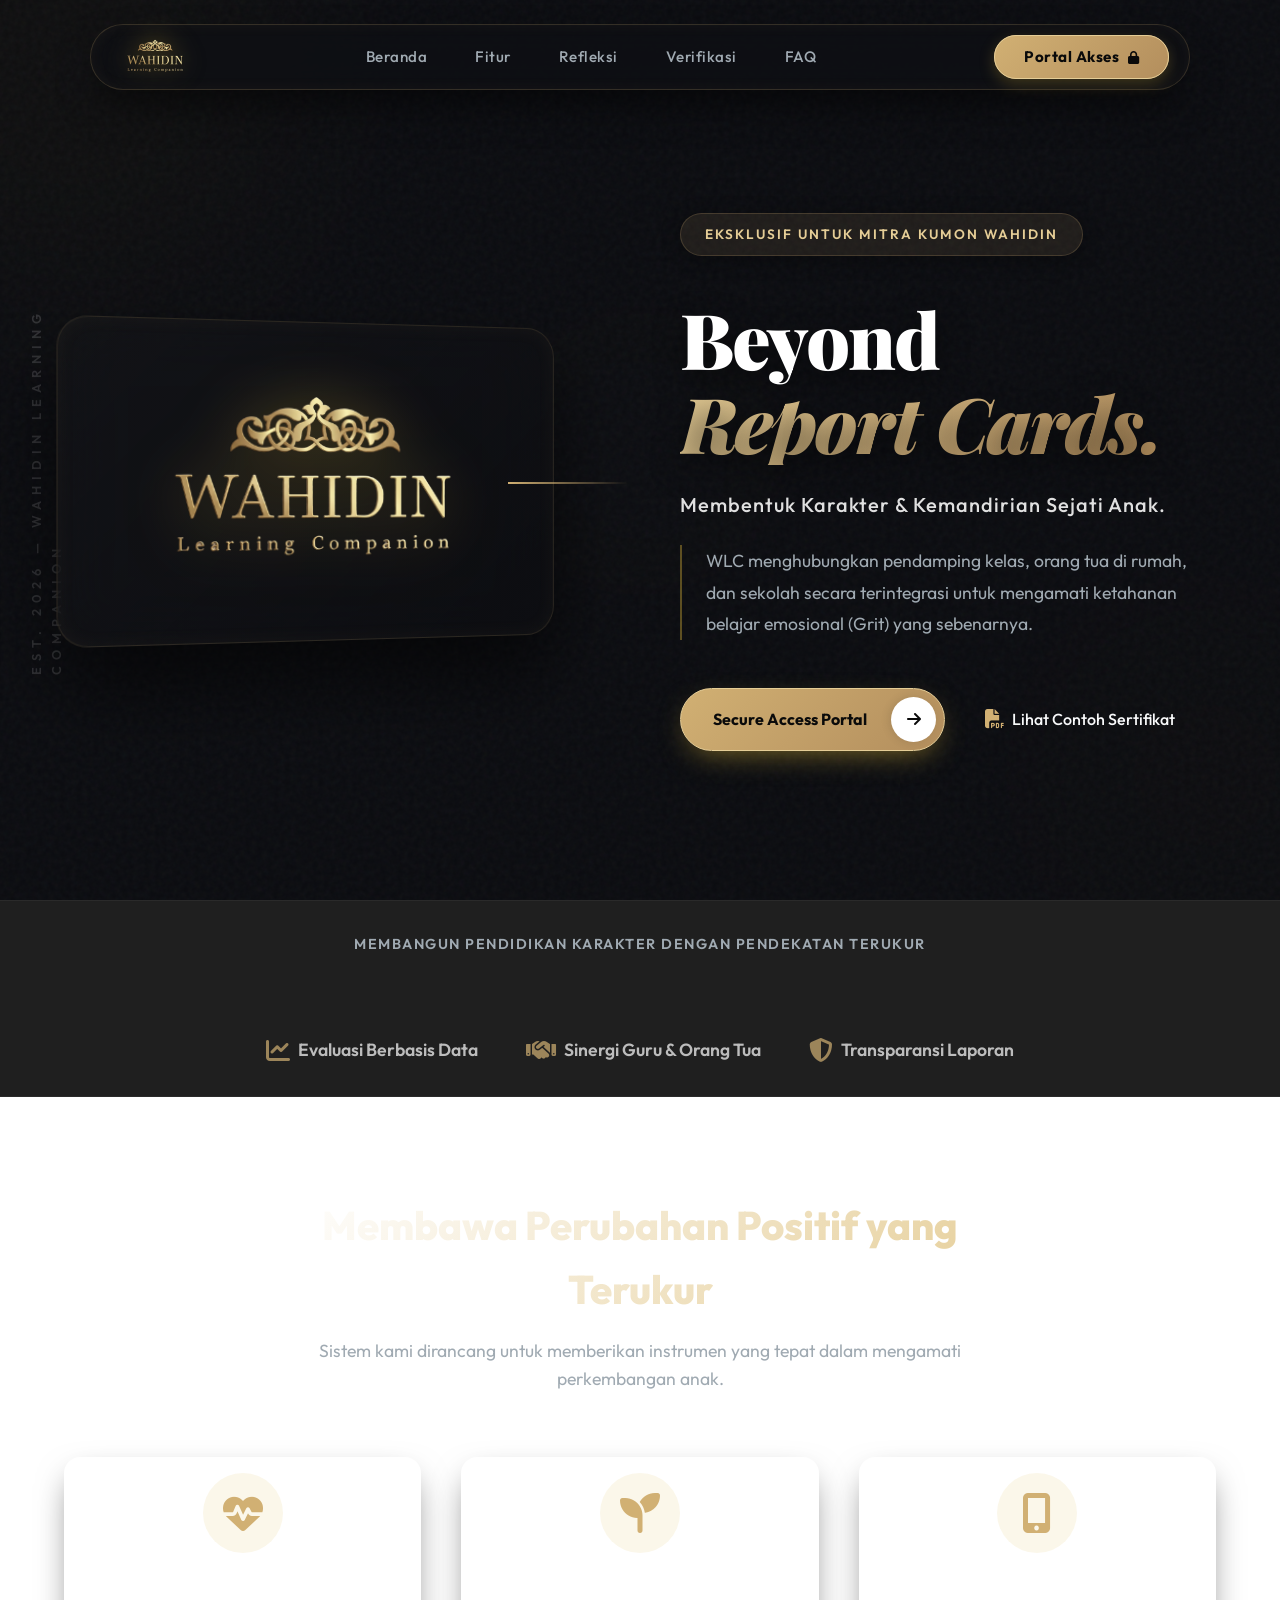
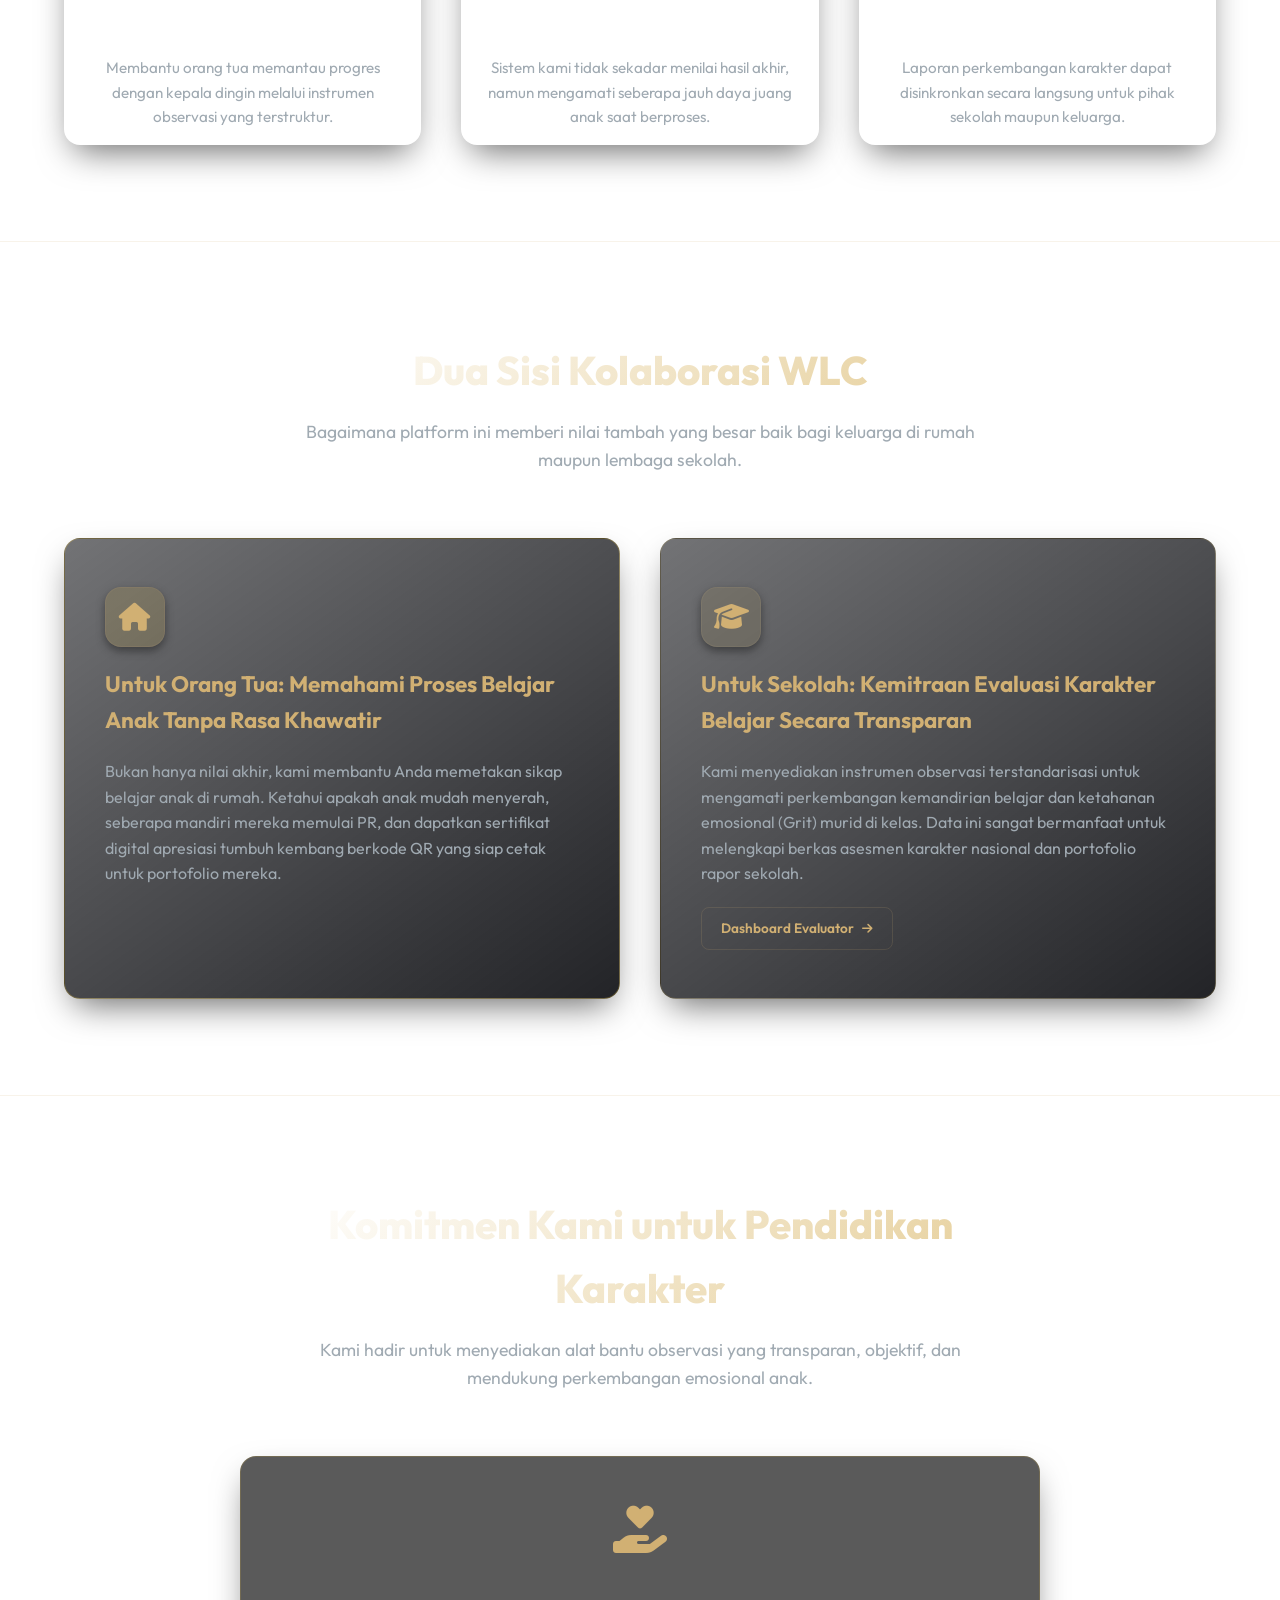
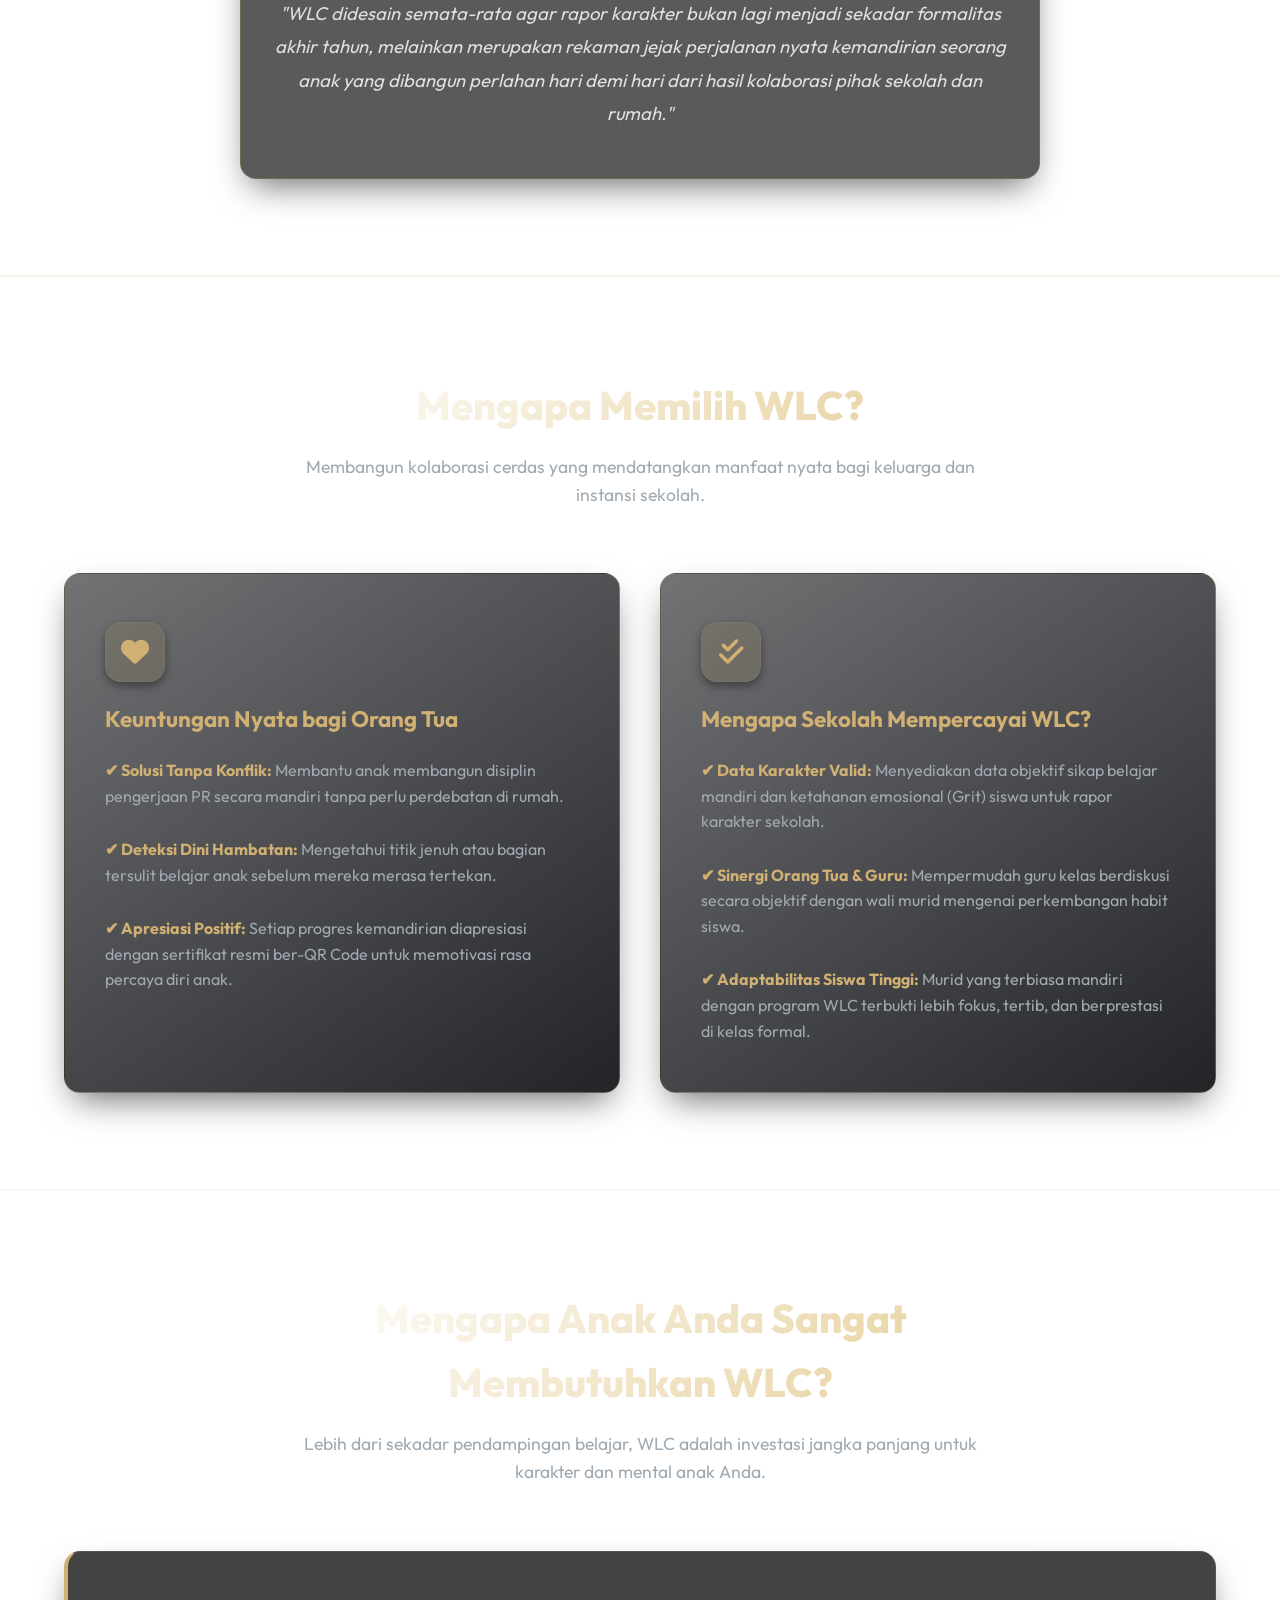
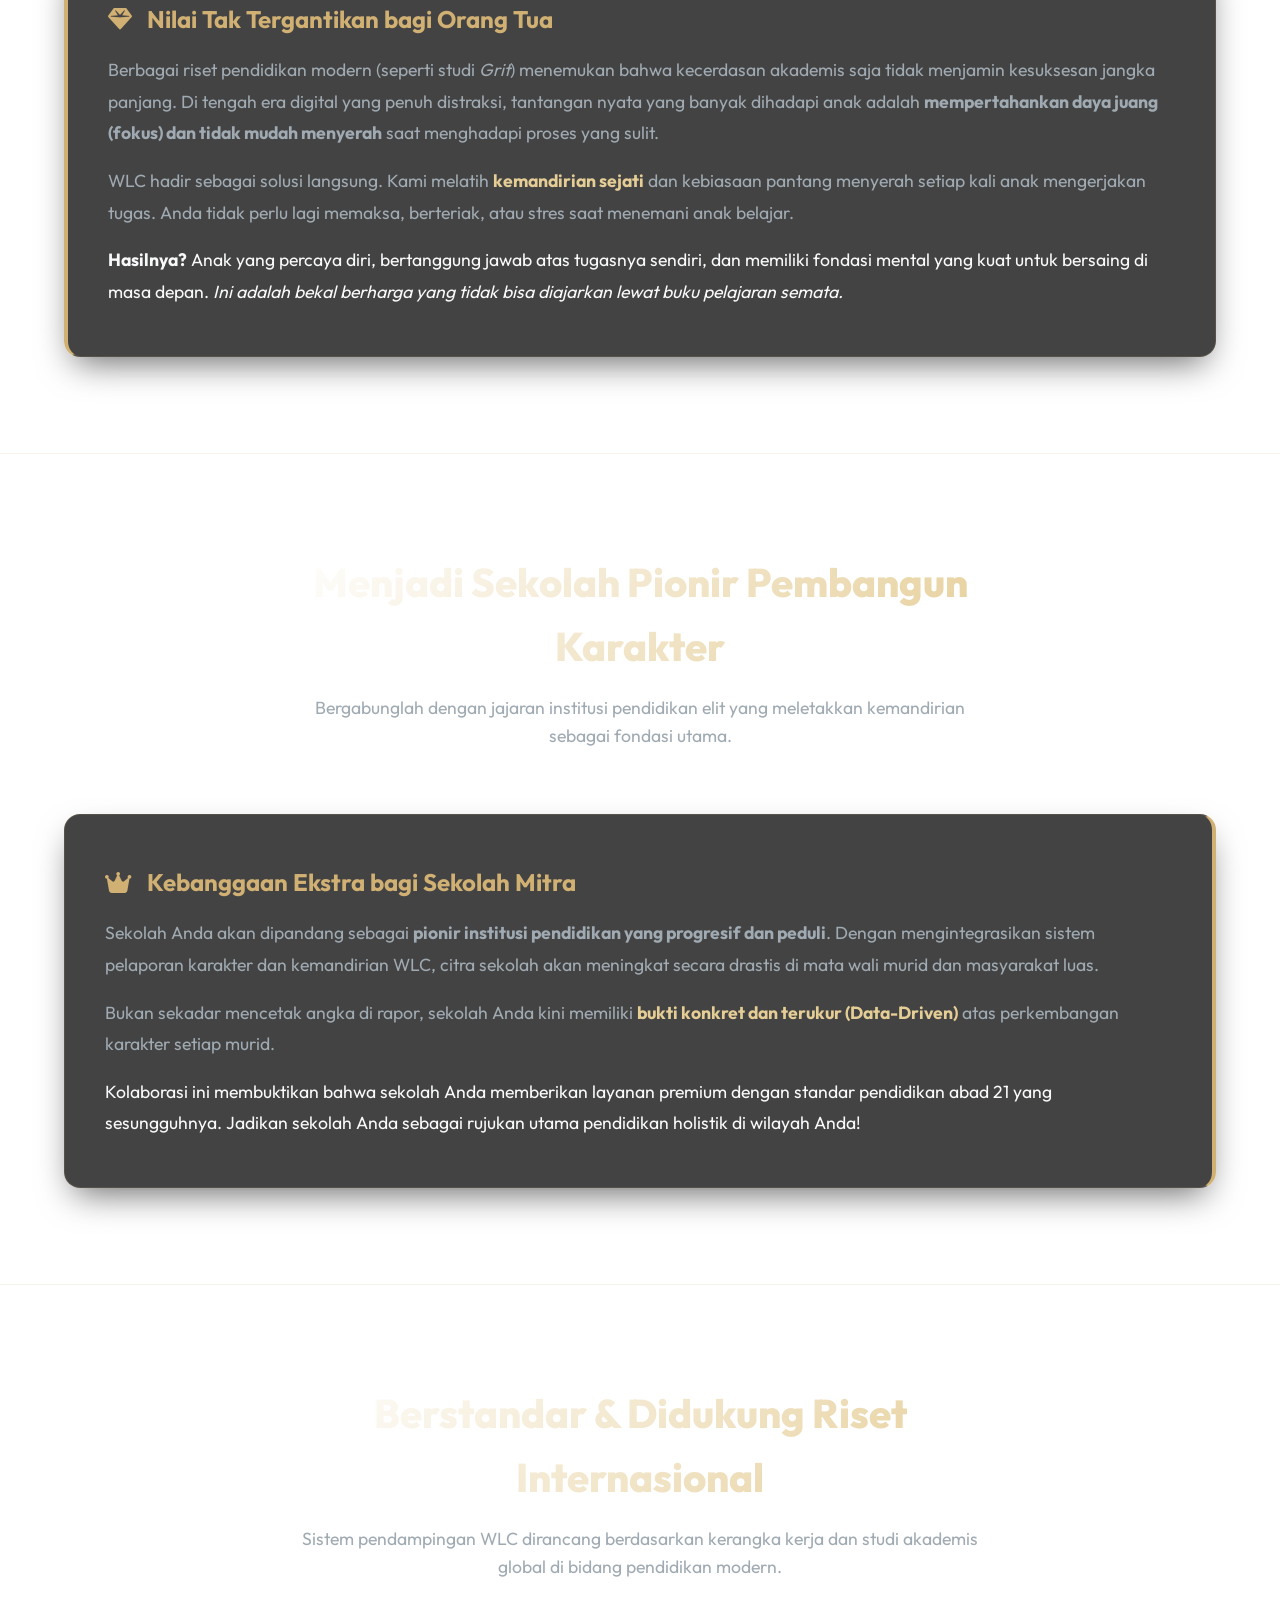
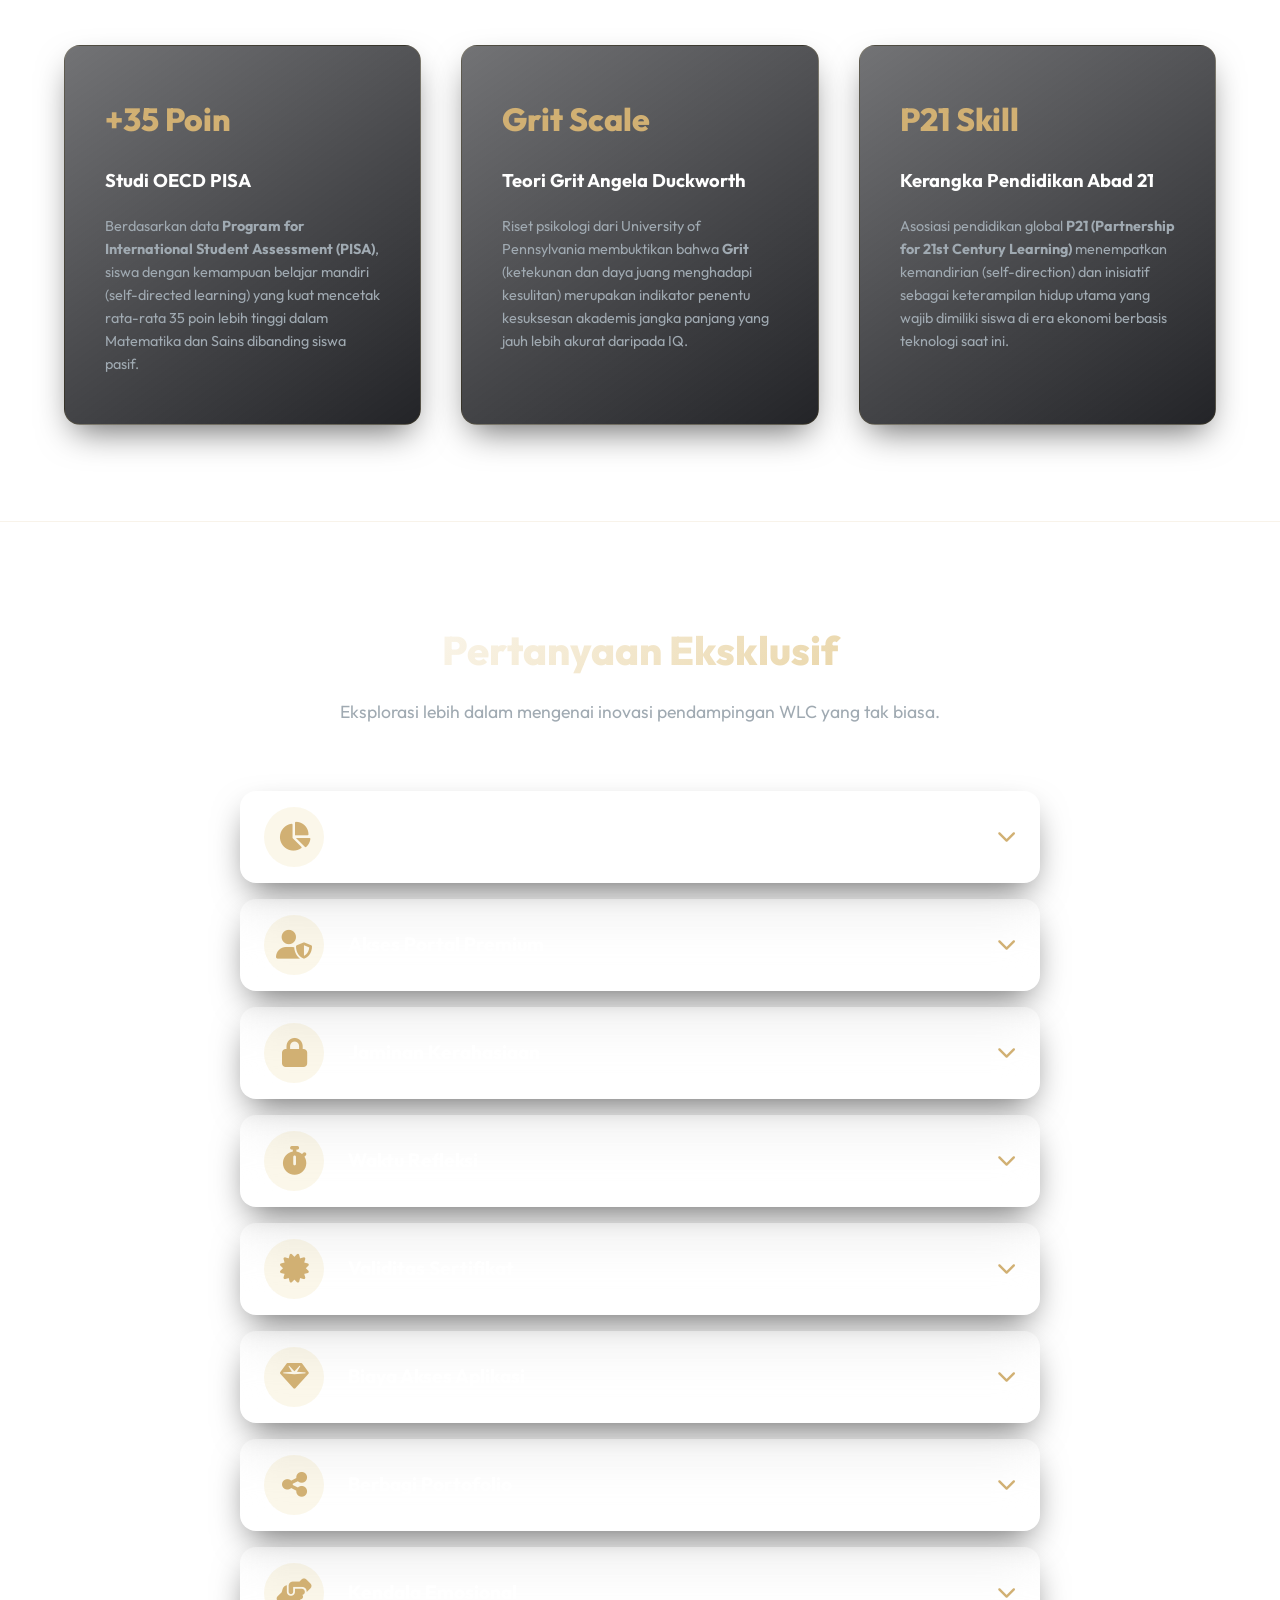
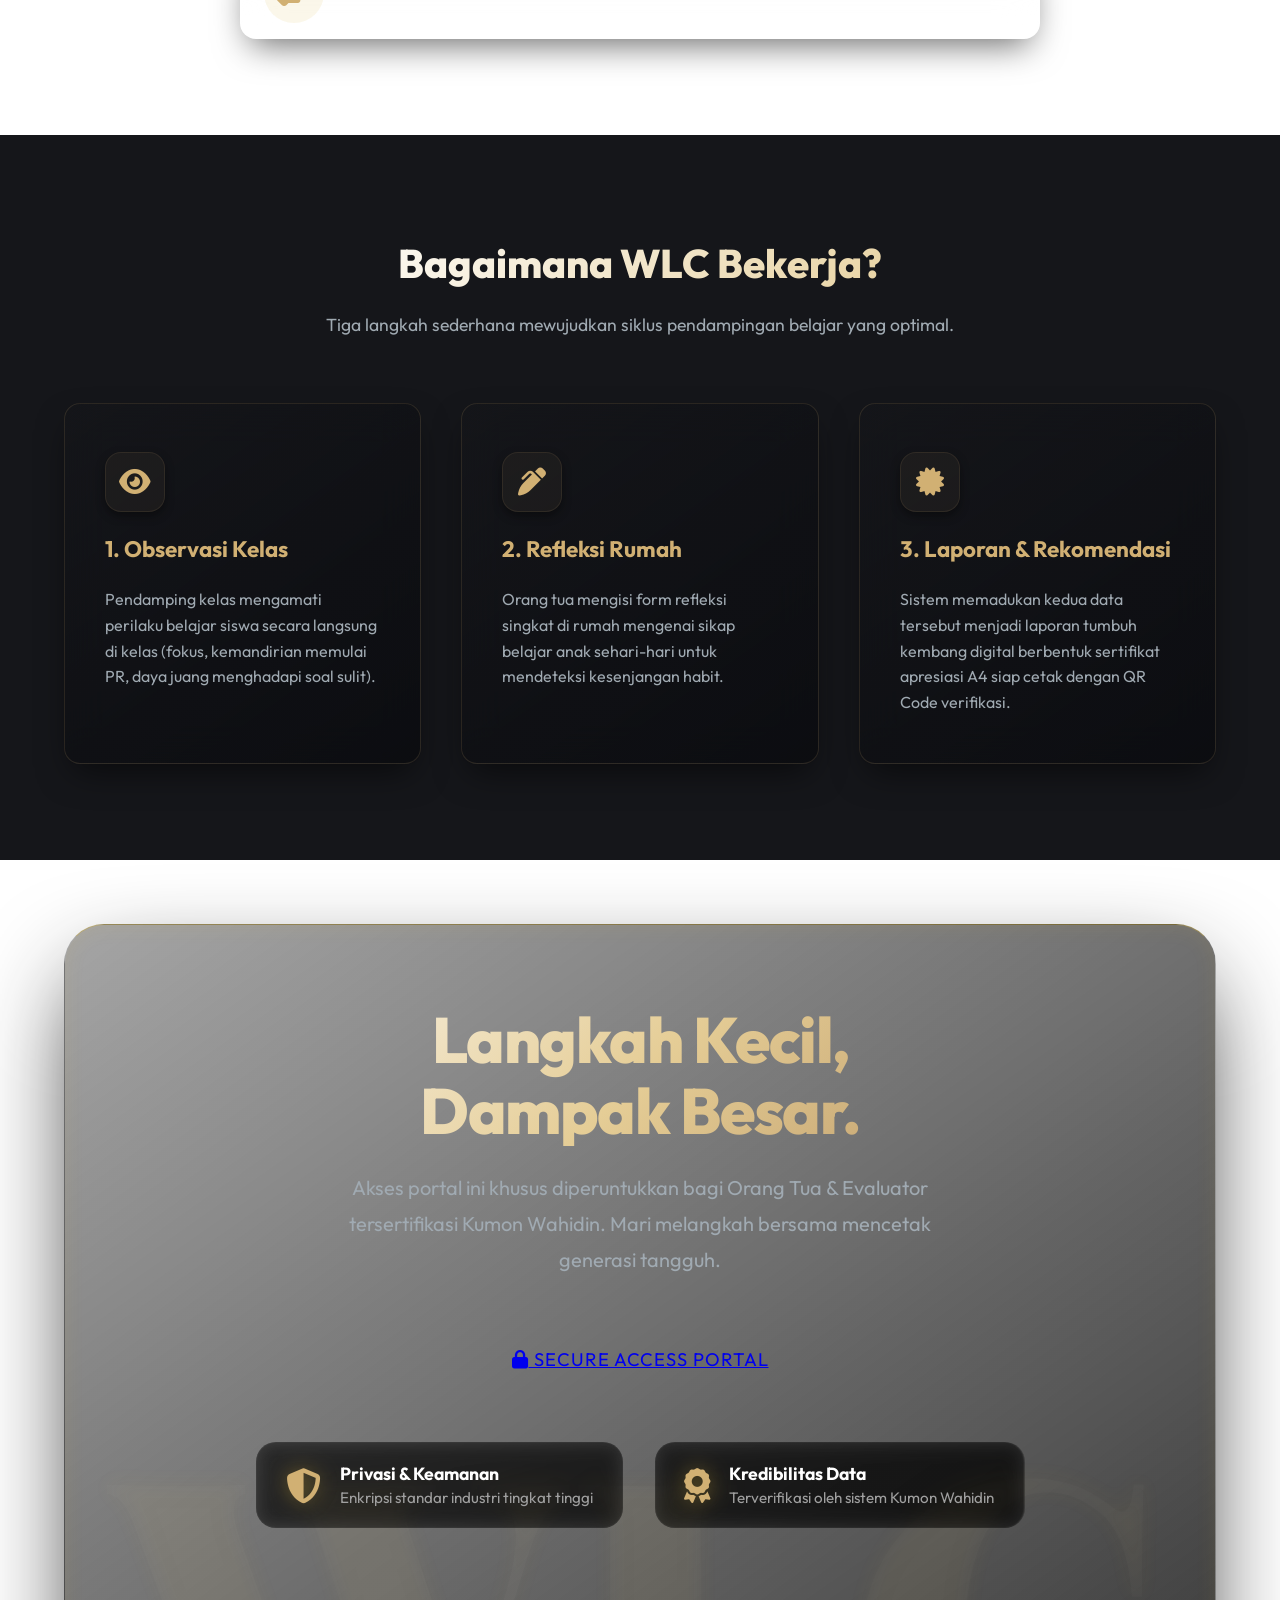
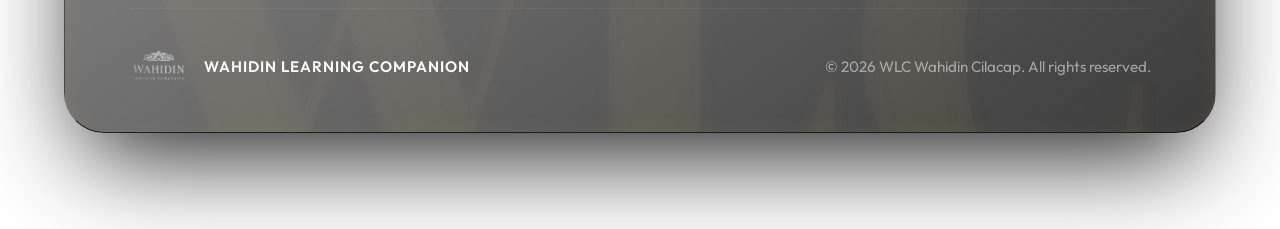
==== commit ff03a928: "style: redesign main menu into floating pill and center links" ====
--- a/index.html
+++ b/index.html
@@ -99,55 +99,100 @@
             background-image: url("data:image/svg+xml,%3Csvg viewBox='0 0 200 200' xmlns='http://www.w3.org/2000/svg'%3E%3Cfilter id='noiseFilter'%3E%3CfeTurbulence type='fractalNoise' baseFrequency='0.8' numOctaves='3' stitchTiles='stitch'/%3E%3C/filter%3E%3Crect width='100%25' height='100%25' filter='url(%23noiseFilter)'/%3E%3C/svg%3E");
         }
 
-        /* Navbar */
+        /* Navbar - Floating Glass Pill (Anti-mainstream) */
         .navbar {
             display: flex;
-            justify-content: center;
-            align-items: center;
-            padding: 1.25rem 5%;
-            background: rgba(10, 10, 10, 0.8);
-            backdrop-filter: blur(12px);
+            justify-content: space-between;
+            align-items: center;
+            padding: 0.75rem 1.25rem 0.75rem 2rem;
+            background: rgba(15, 16, 20, 0.65);
+            backdrop-filter: blur(25px);
+            -webkit-backdrop-filter: blur(25px);
             position: fixed;
-            top: 0;
-            width: 100%;
+            top: 1.5rem;
+            left: 50%;
+            transform: translateX(-50%);
+            width: 95%;
+            max-width: 1100px;
             z-index: 1000;
-            border-bottom: 1px solid rgba(255, 255, 255, 0.05);
+            border: 1px solid rgba(209, 176, 115, 0.2);
+            border-radius: 50px;
+            box-shadow: 0 20px 40px -10px rgba(0,0,0,0.6), inset 0 0 15px rgba(209, 176, 115, 0.05);
+            transition: all 0.4s cubic-bezier(0.175, 0.885, 0.32, 1.275);
+        }
+        
+        .navbar:hover {
+            background: rgba(15, 16, 20, 0.85);
+            border-color: rgba(209, 176, 115, 0.4);
+            box-shadow: 0 25px 50px -10px rgba(0,0,0,0.8), inset 0 0 25px rgba(209, 176, 115, 0.15);
         }
 
         .nav-links {
             display: flex;
-            gap: 2.5rem;
-            align-items: center;
+            gap: 2rem;
+            align-items: center;
+        }
+
+        .nav-brand {
+            display: flex;
+            align-items: center;
+            text-decoration: none;
+            transition: transform 0.3s ease;
+        }
+        
+        .nav-brand:hover {
+            transform: scale(1.05);
         }
 
         .btn-nav {
             text-decoration: none;
-            padding: 0.5rem 1rem;
+            padding: 0.5rem;
             font-weight: 500;
-            font-size: 0.9rem;
+            font-size: 0.95rem;
+            letter-spacing: 0.5px;
             transition: var(--transition);
             background: transparent;
             border: none;
-            box-shadow: none;
+            position: relative;
         }
 
         .btn-nav-outline {
             color: var(--text-muted);
         }
 
+        .btn-nav-outline::after {
+            content: '';
+            position: absolute;
+            bottom: 2px; left: 50%;
+            transform: translateX(-50%);
+            width: 0; height: 2px;
+            background: var(--primary);
+            transition: width 0.3s ease;
+            border-radius: 2px;
+        }
+
         .btn-nav-outline:hover {
             color: #ffffff;
-            background: transparent;
+        }
+        
+        .btn-nav-outline:hover::after {
+            width: 70%;
         }
 
         .btn-nav-solid {
-            color: var(--primary);
-            font-weight: 600;
+            color: #0a0a0a;
+            background: linear-gradient(135deg, var(--primary) 0%, var(--primary-dark) 100%);
+            font-weight: 700;
+            border-radius: 30px;
+            padding: 0.7rem 1.8rem;
+            border: 1px solid var(--primary-light);
+            box-shadow: 0 5px 15px rgba(212, 175, 55, 0.25);
         }
 
         .btn-nav-solid:hover {
-            color: var(--primary-light);
-            background: transparent;
+            transform: translateY(-2px);
+            box-shadow: 0 10px 25px rgba(212, 175, 55, 0.4);
+            border-color: #fff;
         }
 
         /* Antimainstream Premium Hero */
@@ -742,12 +787,22 @@
     </style>
 </head>
 <body>
-    <!-- Main Navbar -->
+    <!-- Anti-Mainstream Floating Navbar -->
     <nav class="navbar">
+        <a href="#hero" class="nav-brand">
+            <img src="logo_wahidin.png?v=20260923" alt="WLC Logo" style="height: 38px; filter: drop-shadow(0 0 12px rgba(212,175,55,0.6));">
+        </a>
         <div class="nav-links">
             <a href="#hero" class="btn-nav btn-nav-outline">Beranda</a>
             <a href="#features" class="btn-nav btn-nav-outline">Fitur</a>
-            <a href="dashboard.html" class="btn-nav btn-nav-solid">Masuk <i class="fas fa-sign-in-alt"></i></a>
+            <a href="reflection.html" class="btn-nav btn-nav-outline">Refleksi</a>
+            <a href="share.html" class="btn-nav btn-nav-outline">Verifikasi</a>
+            <a href="#faq" class="btn-nav btn-nav-outline">FAQ</a>
+        </div>
+        <div class="nav-action">
+            <a href="dashboard.html" class="btn-nav btn-nav-solid">
+                Portal Akses <i class="fas fa-lock" style="margin-left: 5px; font-size: 0.8rem;"></i>
+            </a>
         </div>
     </nav>
 
@@ -990,7 +1045,7 @@
     </section>
 
     <!-- Exclusive FAQ Section -->
-    <section class="features" style="background: transparent; border-top: 1px solid var(--border);">
+    <section id="faq" class="features" style="background: transparent; border-top: 1px solid var(--border);">
         <div class="section-header">
             <h2 style="color: var(--primary);">Pertanyaan Eksklusif</h2>
             <p>Eksplorasi lebih dalam mengenai inovasi pendampingan WLC yang tak biasa.</p>
@@ -1149,10 +1204,10 @@
             </div>
             
             <div class="footer-copyright">
-                <div class="footer-brand">
+                <a href="#hero" class="footer-brand" style="text-decoration: none;">
                     <img src="logo_wahidin.png?v=20260923" alt="WLC Logo" class="footer-logo">
                     <span style="font-weight: 600; color: #fff; letter-spacing: 1px;">WAHIDIN LEARNING COMPANION</span>
-                </div>
+                </a>
                 <div class="copyright-text">
                     &copy; 2026 WLC Wahidin Cilacap. All rights reserved.
                 </div>
